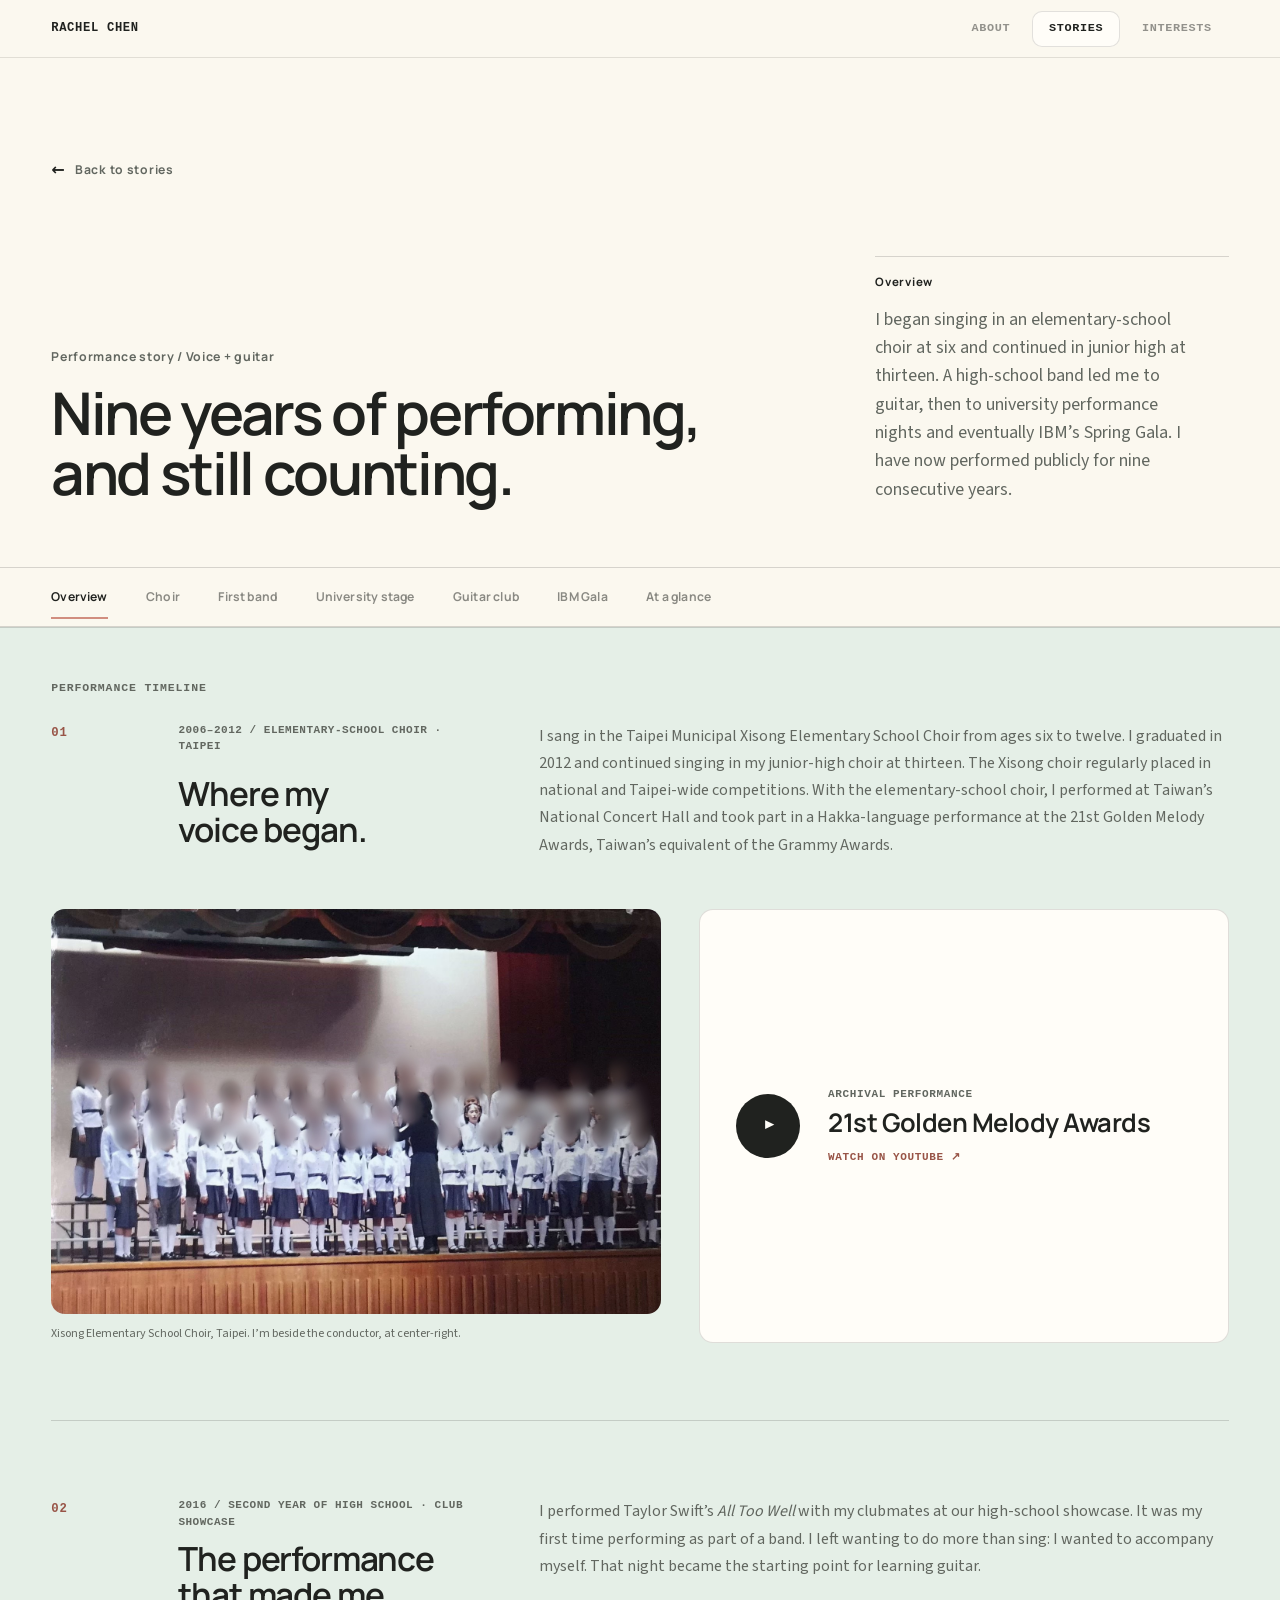
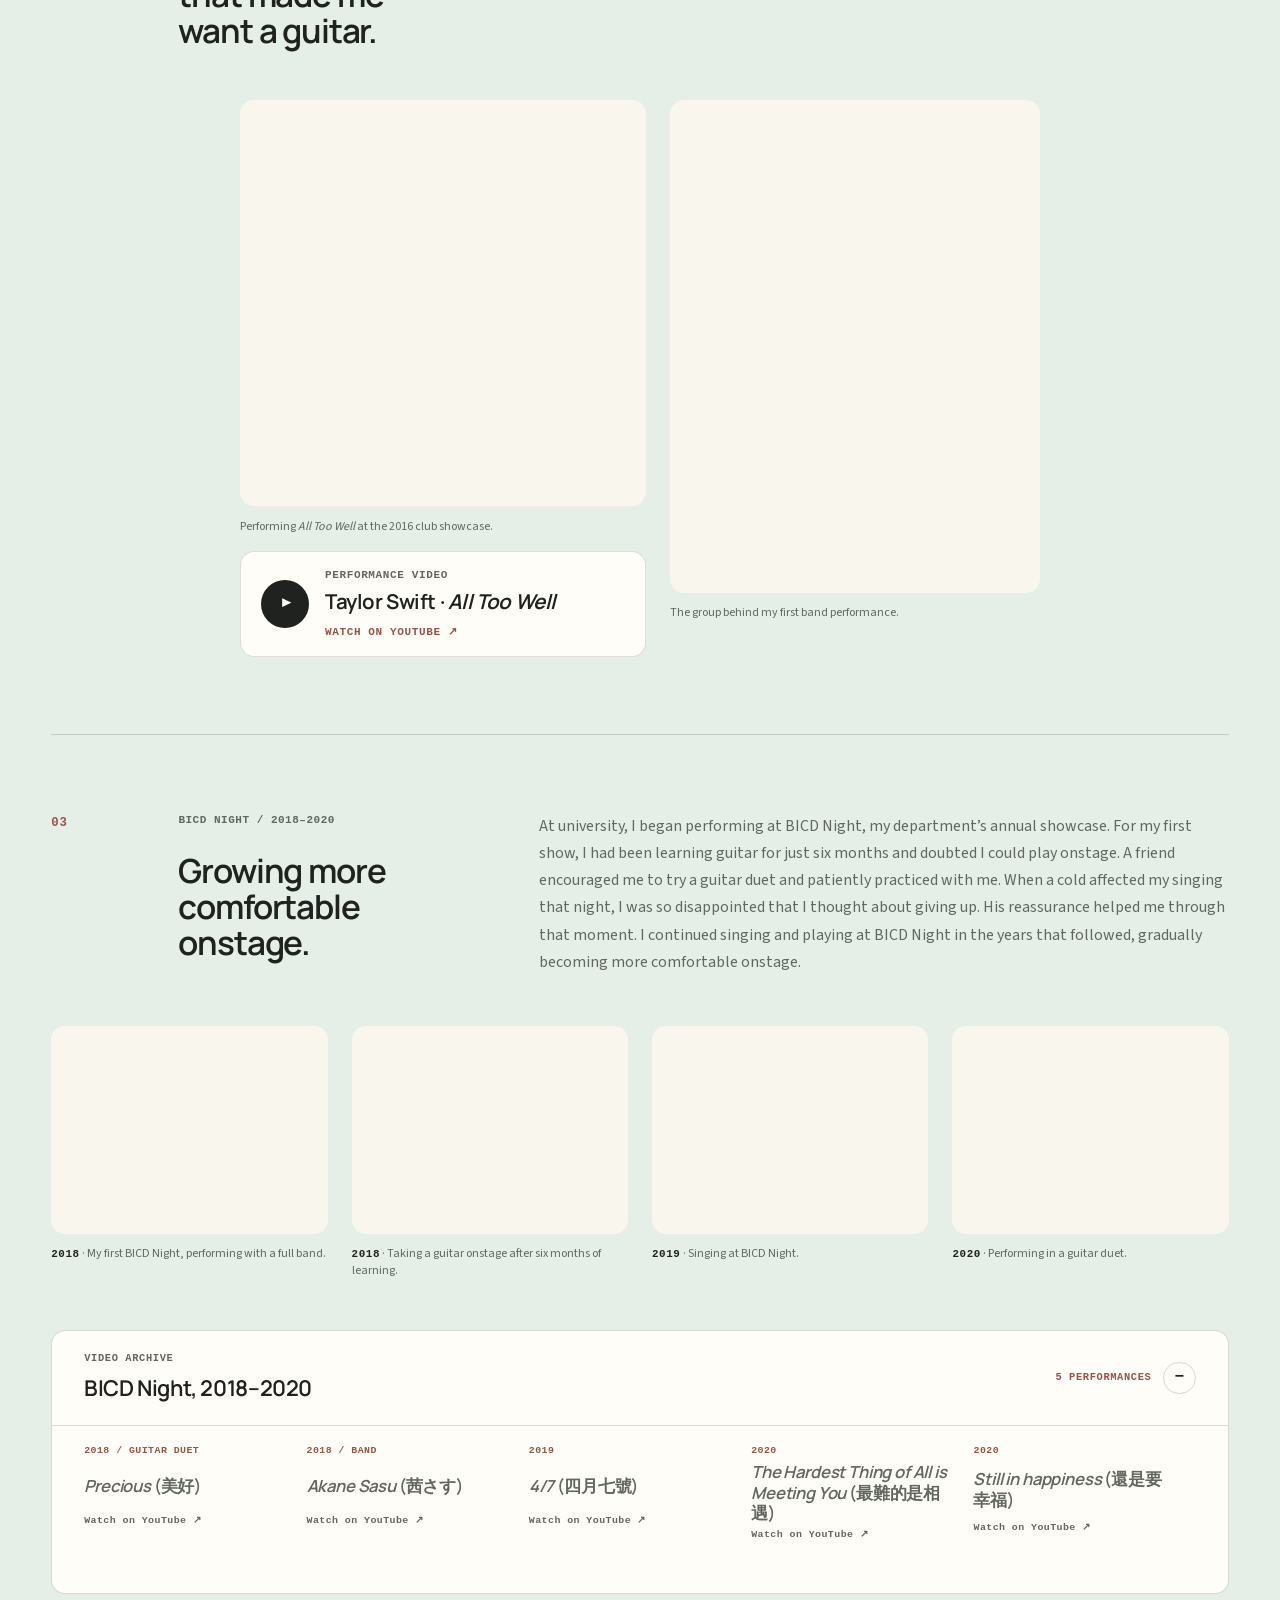
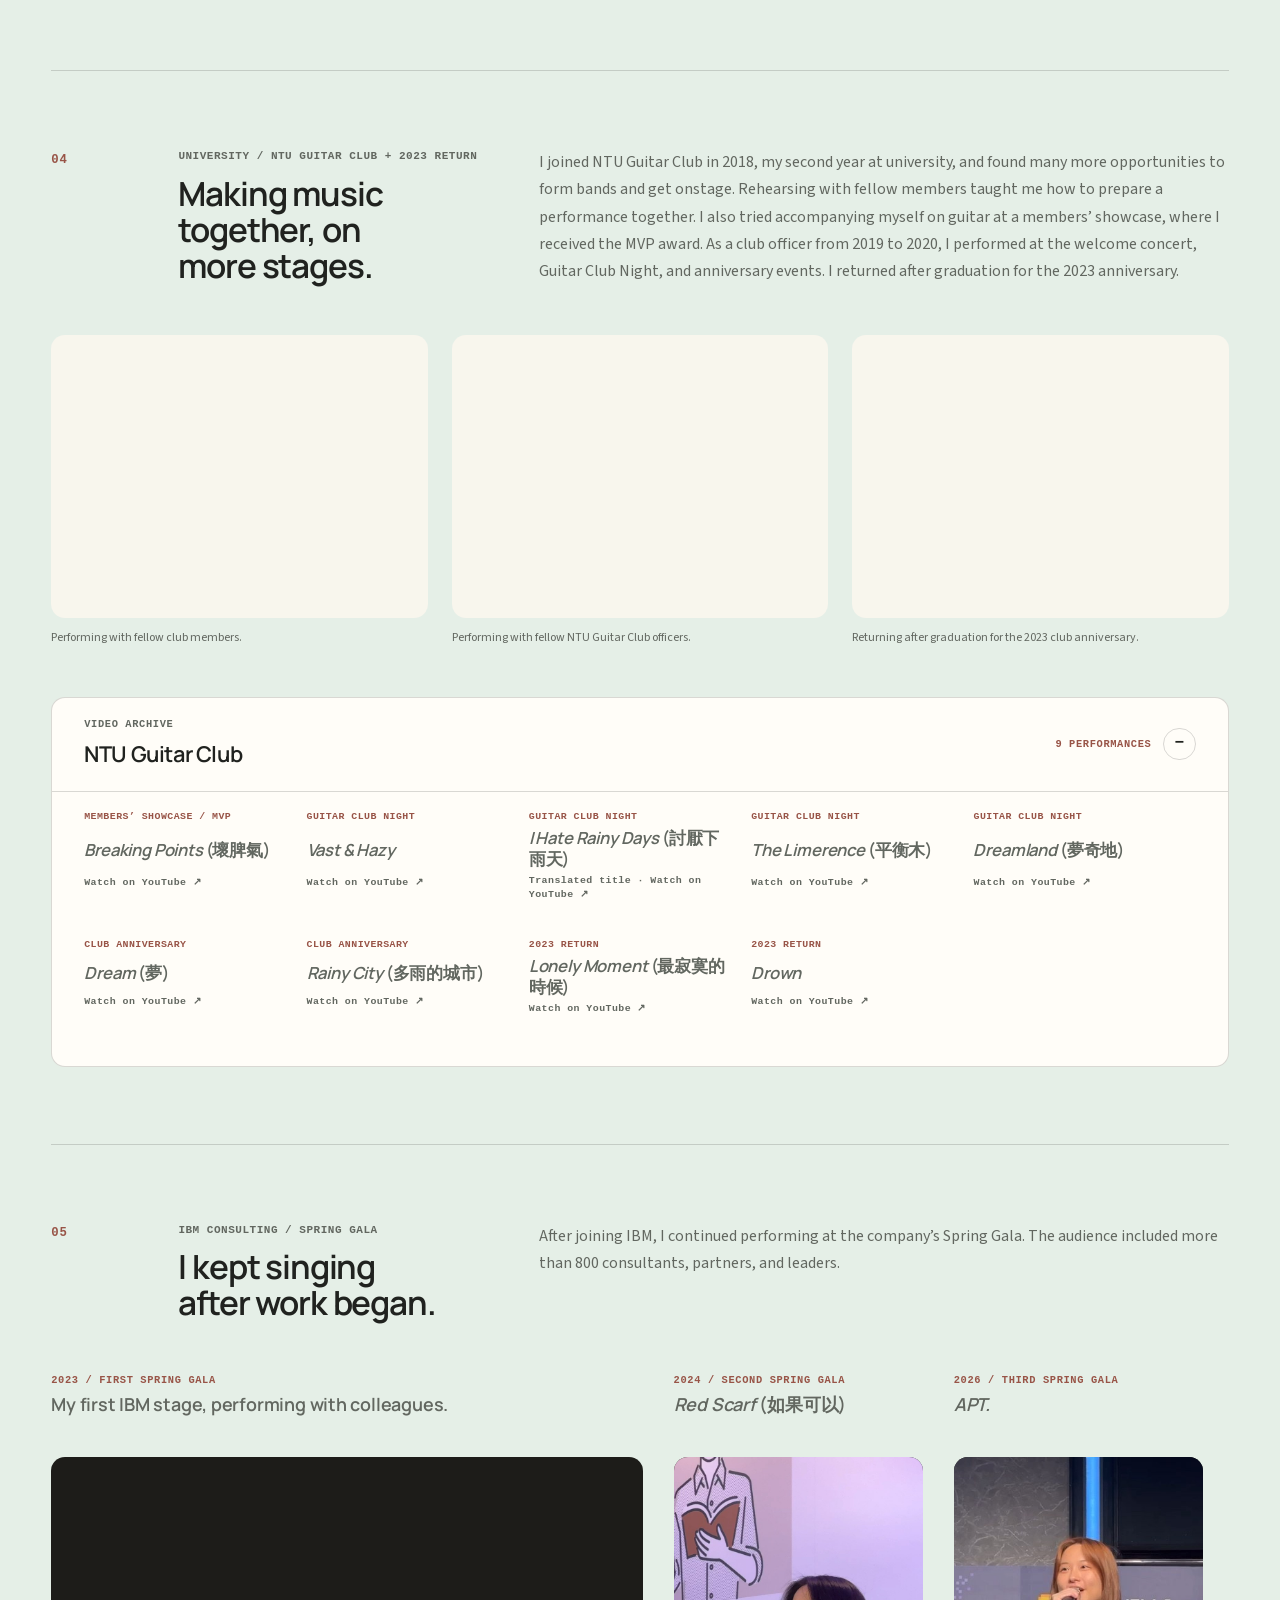
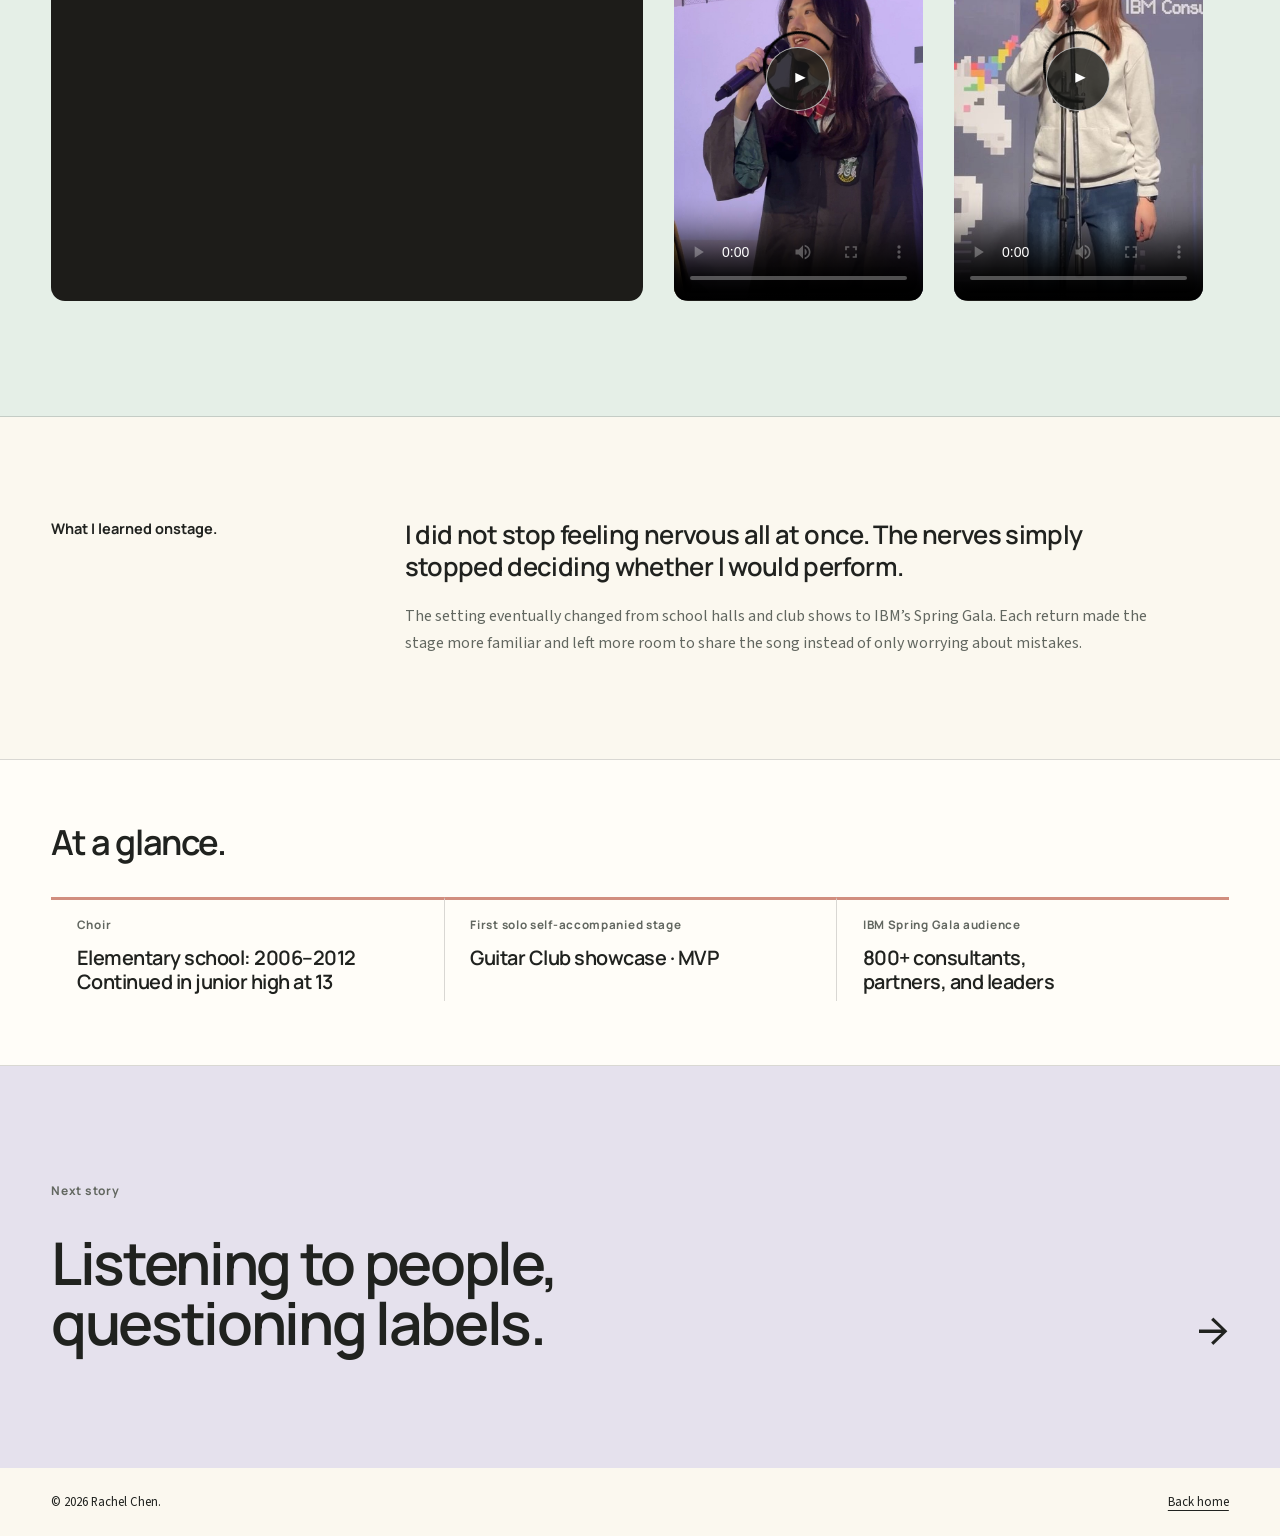
==== stories/performance-archive.html @ ffe55486 "Publish reviewed personal stories website" ====
<!doctype html>
<html lang="en">
<head>
  <meta charset="utf-8">
  <meta name="referrer" content="strict-origin-when-cross-origin">
  <meta http-equiv="Content-Security-Policy" content="default-src 'self'; script-src 'self'; style-src 'self'; img-src 'self' data:; font-src 'self'; media-src 'self'; frame-src https://www.youtube-nocookie.com; connect-src 'none'; object-src 'none'; base-uri 'none'; form-action 'none'">
  <meta name="viewport" content="width=device-width, initial-scale=1">
  <meta name="robots" content="noindex, nofollow">
  <meta name="description" content="Rachel Chen's performance archive, from childhood choir and student performances to IBM's Spring Gala.">
  <link rel="canonical" href="https://yu11123.github.io/stories/performance-archive.html">
  <title>Performance Archive | Rachel Chen</title>
  <link rel="icon" href="data:,">
  <link rel="stylesheet" href="../assets/project.css?v=release-20260906">
  <link rel="stylesheet" href="../assets/site-brand.css">
</head>
<body>
  <a class="site-skip-link" href="#main-content">Skip to content</a>
  <header class="site-header shell">
    <a class="home-mark" href="../index.html#about" aria-label="Rachel Chen, back to introduction"><span>Rachel Chen</span></a>
    <button class="menu-button" type="button" aria-expanded="false" aria-controls="site-nav">Menu</button>
    <nav class="site-nav" id="site-nav" aria-label="Primary navigation">
      <a href="../index.html#about">About</a>
      <a href="../index.html#stories" aria-current="page">Stories</a>
      <a href="../index.html#interests">Interests</a>
    </nav>
  </header>

  <main id="main-content">
    <section class="project-hero shell" aria-labelledby="project-title">
      <a class="back-link" href="../index.html#stories">Back to stories</a>
      <div class="project-heading">
        <div>
          <p class="project-meta">Performance story / Voice + guitar</p>
          <h1 class="display project-title project-title--long" id="project-title">Nine years of performing, and still counting.</h1>
        </div>
        <div class="project-overview" id="overview">
          <span class="project-overview-label">Overview</span>
          <p class="project-intro">I began singing in an elementary-school choir at six and continued in junior high at thirteen. A high-school band led me to guitar, then to university performance nights and eventually IBM’s Spring Gala. I have now performed publicly for nine consecutive years.</p>
        </div>
      </div>
    </section>

    <nav class="project-index" data-project-index aria-label="Story section navigation">
      <div class="project-index-inner shell">
        <div class="project-index-links">
          <a href="#overview" aria-current="location">Overview</a>
          <a href="#choir">Choir</a>
          <a href="#first-band">First band</a>
          <a href="#university-stage">University stage</a>
          <a href="#guitar-club">Guitar club</a>
          <a href="#ibm-gala">IBM Gala</a>
          <a href="#snapshot">At a glance</a>
        </div>
      </div>
    </nav>

    <section class="performance-archive performance-archive--direct" id="archive" aria-labelledby="archive-title">
      <div class="shell">
        <h2 class="performance-archive-kicker" id="archive-title">Performance timeline</h2>

        <!-- Review consent or anonymize identifiable classmates and children before public publication. -->
        <ol class="performance-timeline">
          <li class="performance-period" id="choir">
            <div class="performance-period-copy">
              <span class="performance-period-number" aria-hidden="true">01</span>
              <p class="performance-period-meta">2006–2012 / Elementary-school choir · Taipei</p>
              <h3>Where my voice began.</h3>
              <p>I sang in the Taipei Municipal Xisong Elementary School Choir from ages six to twelve. I graduated in 2012 and continued singing in my junior-high choir at thirteen. The Xisong choir regularly placed in national and Taipei-wide competitions. With the elementary-school choir, I performed at Taiwan’s National Concert Hall and took part in a Hakka-language performance at the 21st Golden Melody Awards, Taiwan’s equivalent of the Grammy Awards.</p>
            </div>
            <div class="performance-period-media performance-period-media--choir">
              <figure class="performance-photo performance-photo--choir">
                <img src="../assets/stories/performance/xi-song-elementary-choir.jpg?v=privacy" width="1570" height="1044" alt="The Xisong Elementary School Choir performing onstage, with Rachel Chen near the center-right beside the conductor." loading="lazy" decoding="async">
                <figcaption>Xisong Elementary School Choir, Taipei. I’m beside the conductor, at center-right.</figcaption>
              </figure>
              <a class="performance-watch-card" href="https://youtu.be/imPFEVenFNc?si=t2l9mbs_14sL8x4D" target="_blank" rel="noopener noreferrer" aria-label="Watch the Xisong Elementary School Choir at the 21st Golden Melody Awards on YouTube">
                <span class="performance-watch-icon" aria-hidden="true">▶</span>
                <span class="performance-watch-copy">
                  <span>Archival performance</span>
                  <strong>21st Golden Melody Awards</strong>
                  <small>Watch on YouTube ↗</small>
                </span>
              </a>
            </div>
          </li>

          <li class="performance-period" id="first-band">
            <div class="performance-period-copy">
              <span class="performance-period-number" aria-hidden="true">02</span>
              <p class="performance-period-meta">2016 / Second year of high school · Club showcase</p>
              <h3>The performance that made me want a guitar.</h3>
              <p>I performed Taylor Swift’s <cite>All Too Well</cite> with my clubmates at our high-school showcase. It was my first time performing as part of a band. I left wanting to do more than sing: I wanted to accompany myself. That night became the starting point for learning guitar.</p>
            </div>
            <div class="performance-period-media performance-period-media--band">
              <div class="performance-photo-pair performance-photo-pair--recording">
                <div class="performance-stage-recording">
                  <figure class="performance-photo performance-photo--stage">
                    <img src="../assets/stories/performance/high-school-all-too-well-stage.jpg" width="1280" height="1280" alt="Rachel Chen singing Taylor Swift's All Too Well at a high-school club showcase." loading="lazy" decoding="async">
                    <figcaption>Performing <cite>All Too Well</cite> at the 2016 club showcase.</figcaption>
                  </figure>
                  <a class="performance-watch-card" href="https://youtu.be/0maT9-Nmk0w?si=yjDaFs6AzegpgAcj" target="_blank" rel="noopener noreferrer" aria-label="Watch Rachel Chen perform Taylor Swift's All Too Well on YouTube">
                    <span class="performance-watch-icon" aria-hidden="true">▶</span>
                    <span class="performance-watch-copy">
                      <span>Performance video</span>
                      <strong>Taylor Swift · <cite>All Too Well</cite></strong>
                      <small>Watch on YouTube ↗</small>
                    </span>
                  </a>
                </div>
                <figure class="performance-photo performance-photo--band">
                  <img src="../assets/stories/performance/high-school-band-showcase.jpg" width="1108" height="1478" alt="Rachel Chen and her high-school bandmates seated together with a guitar before their club showcase." loading="lazy" decoding="async">
                  <figcaption>The group behind my first band performance.</figcaption>
                </figure>
              </div>
            </div>
          </li>

          <li class="performance-period" id="university-stage">
            <div class="performance-period-copy">
              <span class="performance-period-number" aria-hidden="true">03</span>
              <p class="performance-period-meta">BICD Night / 2018–2020</p>
              <h3>Growing more comfortable onstage.</h3>
              <p>At university, I began performing at BICD Night, my department’s annual showcase. For my first show, I had been learning guitar for just six months and doubted I could play onstage. A friend encouraged me to try a guitar duet and patiently practiced with me. When a cold affected my singing that night, I was so disappointed that I thought about giving up. His reassurance helped me through that moment. I continued singing and playing at BICD Night in the years that followed, gradually becoming more comfortable onstage.</p>
            </div>
            <div class="performance-period-media performance-period-media--university">
              <div class="performance-year-gallery" aria-label="Photographs from BICD Night performances from 2018 to 2020">
                <figure class="performance-photo">
                  <img src="../assets/stories/performance/sheng-chuan-night-2018-ensemble.jpg" width="1920" height="1280" alt="Rachel Chen singing with guitar, violin, and bass players on the BICD Night stage in 2018." loading="lazy" decoding="async">
                  <figcaption><strong>2018</strong> · My first BICD Night, performing with a full band.</figcaption>
                </figure>
                <figure class="performance-photo">
                  <img src="../assets/stories/performance/sheng-chuan-night-2018-guitar-duet.jpg" width="1920" height="1280" alt="Rachel Chen seated onstage and playing guitar with another guitarist at BICD Night in 2018." loading="lazy" decoding="async">
                  <figcaption><strong>2018</strong> · Taking a guitar onstage after six months of learning.</figcaption>
                </figure>
                <figure class="performance-photo">
                  <img src="../assets/stories/performance/sheng-chuan-night-2019-solo.jpg" width="2208" height="1472" alt="Rachel Chen holding a microphone beneath a spotlight during BICD Night in 2019." loading="lazy" decoding="async">
                  <figcaption><strong>2019</strong> · Singing at BICD Night.</figcaption>
                </figure>
                <figure class="performance-photo">
                  <img src="../assets/stories/performance/sheng-chuan-night-2020-guitar-duet.jpg" width="1478" height="1108" alt="Rachel Chen playing guitar in a seated duet beneath a spotlight at BICD Night in 2020." loading="lazy" decoding="async">
                  <figcaption><strong>2020</strong> · Performing in a guitar duet.</figcaption>
                </figure>
              </div>

              <details class="performance-video-archive" open>
                <summary>
                  <span><small>Video archive</small><strong>BICD Night, 2018–2020</strong></span>
                  <span class="performance-video-count">5 performances</span>
                </summary>
                <nav class="performance-video-links" aria-label="BICD Night performance videos">
                  <a href="https://youtu.be/hjmjybK_sQM?si=mhKyaXIr77tVnNS_" target="_blank" rel="noopener noreferrer"><span>2018 / Guitar duet</span><strong><cite>Precious</cite> (美好)</strong><small>Watch on YouTube ↗</small></a>
                  <a href="https://youtu.be/ve_2mAC0SDw?si=GjZfU3BU9UOAe0mK" target="_blank" rel="noopener noreferrer"><span>2018 / Band</span><strong><cite>Akane Sasu</cite> (茜さす)</strong><small>Watch on YouTube ↗</small></a>
                  <a href="https://youtu.be/Jja-tRP0ih8?si=9hsPdVxr18QaxhwA" target="_blank" rel="noopener noreferrer"><span>2019</span><strong><cite>4/7</cite> (四月七號)</strong><small>Watch on YouTube ↗</small></a>
                  <a href="https://youtu.be/5oTVC0SXsRY?si=rnffxwolNkaUL47l" target="_blank" rel="noopener noreferrer"><span>2020</span><strong><cite>The Hardest Thing of All is Meeting You</cite> (最難的是相遇)</strong><small>Watch on YouTube ↗</small></a>
                  <a href="https://youtu.be/xfJxP1Doto0?si=M5puSFwKJ2IK6BHp" target="_blank" rel="noopener noreferrer"><span>2020</span><strong><cite>Still in happiness</cite> (還是要幸福)</strong><small>Watch on YouTube ↗</small></a>
                </nav>
              </details>
            </div>
          </li>

          <li class="performance-period" id="guitar-club">
            <div class="performance-period-copy">
              <span class="performance-period-number" aria-hidden="true">04</span>
              <p class="performance-period-meta">University / NTU Guitar Club + 2023 return</p>
              <h3>Making music together, on more stages.</h3>
              <p>I joined NTU Guitar Club in 2018, my second year at university, and found many more opportunities to form bands and get onstage. Rehearsing with fellow members taught me how to prepare a performance together. I also tried accompanying myself on guitar at a members’ showcase, where I received the MVP award. As a club officer from 2019 to 2020, I performed at the welcome concert, Guitar Club Night, and anniversary events. I returned after graduation for the 2023 anniversary.</p>
            </div>
            <div class="performance-period-media performance-period-media--guitar-club">
              <div class="performance-club-gallery" aria-label="Photographs from NTU Guitar Club performances">
                <figure class="performance-photo performance-photo--club-lead">
                  <img src="../assets/stories/performance/guitar-club-backstage-performance.jpg" width="2000" height="1333" alt="Rachel Chen singing with fellow NTU Guitar Club members at Backstage Café." loading="lazy" decoding="async">
                  <figcaption>Performing with fellow club members.</figcaption>
                </figure>
                <figure class="performance-photo">
                  <img src="../assets/stories/performance/guitar-club-group-performance.jpg" width="2000" height="1499" alt="Rachel Chen singing with fellow NTU Guitar Club officers." loading="lazy" decoding="async">
                  <figcaption>Performing with fellow NTU Guitar Club officers.</figcaption>
                </figure>
                <figure class="performance-photo performance-photo--club-return">
                  <img src="../assets/stories/performance/guitar-club-anniversary-2023.jpg" width="2000" height="1125" alt="Rachel Chen returning after graduation to sing at an NTU Guitar Club anniversary performance in 2023." loading="lazy" decoding="async">
                  <figcaption>Returning after graduation for the 2023 club anniversary.</figcaption>
                </figure>
              </div>

              <details class="performance-video-archive" open>
                <summary>
                  <span><small>Video archive</small><strong>NTU Guitar Club</strong></span>
                  <span class="performance-video-count">9 performances</span>
                </summary>
                <nav class="performance-video-links" aria-label="NTU Guitar Club performance videos">
                  <a href="https://youtu.be/H30JtTn2pIQ?si=3kj3ThDKLygwKJLi" target="_blank" rel="noopener noreferrer"><span>Members’ showcase / MVP</span><strong><cite>Breaking Points</cite> (壞脾氣)</strong><small>Watch on YouTube ↗</small></a>
                  <a href="https://youtu.be/-d3rSrj2UqY?si=U4wIO8CV_yj9Q7x3" target="_blank" rel="noopener noreferrer"><span>Guitar Club Night</span><strong><cite>Vast &amp; Hazy</cite></strong><small>Watch on YouTube ↗</small></a>
                  <a href="https://youtu.be/ADjM5F_bs-0?si=lPy7EmrxwXW76TET" target="_blank" rel="noopener noreferrer"><span>Guitar Club Night</span><strong><cite>I Hate Rainy Days</cite> (討厭下雨天)</strong><small>Translated title · Watch on YouTube ↗</small></a>
                  <a href="https://youtu.be/SKQem2K5F6E?si=AJL96hiBLuL6O5Ps" target="_blank" rel="noopener noreferrer"><span>Guitar Club Night</span><strong><cite>The Limerence</cite> (平衡木)</strong><small>Watch on YouTube ↗</small></a>
                  <a href="https://youtu.be/SXFXAKTDHnQ?si=eAMRBJx23GZoaAD6" target="_blank" rel="noopener noreferrer"><span>Guitar Club Night</span><strong><cite>Dreamland</cite> (夢奇地)</strong><small>Watch on YouTube ↗</small></a>
                  <a href="https://youtu.be/NyNJHBaZ0Uc?si=CigngJ7dfEWwPuml" target="_blank" rel="noopener noreferrer"><span>Club anniversary</span><strong><cite>Dream</cite> (夢)</strong><small>Watch on YouTube ↗</small></a>
                  <a href="https://youtu.be/3tWhoqRkKTE?si=_YqZye3J-wBF5Q83" target="_blank" rel="noopener noreferrer"><span>Club anniversary</span><strong><cite>Rainy City</cite> (多雨的城市)</strong><small>Watch on YouTube ↗</small></a>
                  <a href="https://youtu.be/WiDA6qlQcXg?si=375seCQExSs0JMuQ" target="_blank" rel="noopener noreferrer"><span>2023 return</span><strong><cite>Lonely Moment</cite> (最寂寞的時候)</strong><small>Watch on YouTube ↗</small></a>
                  <a href="https://youtu.be/J0HTQ99e51g?si=FQO8lMH6GYdrOA5L" target="_blank" rel="noopener noreferrer"><span>2023 return</span><strong><cite>Drown</cite></strong><small>Watch on YouTube ↗</small></a>
                </nav>
              </details>
            </div>
          </li>

          <li class="performance-period" id="ibm-gala">
            <div class="performance-period-copy">
              <span class="performance-period-number" aria-hidden="true">05</span>
              <p class="performance-period-meta">IBM Consulting / Spring Gala</p>
              <h3>I kept singing after work began.</h3>
              <p>After joining IBM, I continued performing at the company’s Spring Gala. The audience included more than 800 consultants, partners, and leaders.</p>
            </div>
            <div class="performance-period-media performance-period-media--corporate">
              <div class="performance-corporate-video-grid" aria-label="IBM Spring Gala performances from 2023, 2024, and 2026">
                <figure class="performance-corporate-video performance-corporate-video--photo">
                  <div class="performance-corporate-media">
                    <img src="../assets/stories/performance/ibm-spring-gala-stage.jpg" width="1800" height="1349" alt="Rachel Chen playing guitar with colleagues onstage at the IBM Consulting Spring Gala in 2023." loading="lazy" decoding="async">
                  </div>
                  <figcaption>
                    <span>2023 / First Spring Gala</span>
                    <strong>My first IBM stage, performing with colleagues.</strong>
                  </figcaption>
                </figure>
                <figure class="performance-corporate-video">
                  <div class="performance-corporate-media" data-inline-video>
                    <video controls playsinline preload="metadata" width="720" height="1280" poster="../assets/stories/performance/ibm-spring-gala-01-poster.jpg" aria-label="Watch Rachel Chen perform Red Scarf at IBM's 2024 Spring Gala">
                      <source src="../assets/stories/performance/ibm-spring-gala-01.mp4" type="video/mp4">
                      Your browser does not support embedded video.
                    </video>
                    <button class="performance-inline-play" type="button" aria-label="Play Red Scarf — IBM Spring Gala 2024" hidden><span aria-hidden="true">▶</span></button>
                  </div>
                  <p class="performance-video-error" role="status" hidden></p>
                  <figcaption>
                    <span>2024 / Second Spring Gala</span>
                    <strong><cite>Red Scarf</cite> (如果可以)</strong>
                  </figcaption>
                </figure>
                <figure class="performance-corporate-video">
                  <div class="performance-corporate-media" data-inline-video>
                    <video controls playsinline preload="metadata" width="404" height="720" poster="../assets/stories/performance/ibm-spring-gala-02-poster.jpg" aria-label="Watch Rachel Chen perform APT. at IBM's 2026 Spring Gala">
                      <source src="../assets/stories/performance/ibm-spring-gala-02.mp4" type="video/mp4">
                      Your browser does not support embedded video.
                    </video>
                    <button class="performance-inline-play" type="button" aria-label="Play APT. — IBM Spring Gala 2026" hidden><span aria-hidden="true">▶</span></button>
                  </div>
                  <p class="performance-video-error" role="status" hidden></p>
                  <figcaption>
                    <span>2026 / Third Spring Gala</span>
                    <strong><cite>APT.</cite></strong>
                  </figcaption>
                </figure>
              </div>
            </div>
          </li>
        </ol>
      </div>
    </section>

    <section class="project-reflection shell" id="continuity" aria-labelledby="continuity-title">
      <h2 id="continuity-title">What I learned onstage.</h2>
      <div class="project-reflection-copy">
        <p>I did not stop feeling nervous all at once. The nerves simply stopped deciding whether I would perform.</p>
        <p>The setting eventually changed from school halls and club shows to IBM’s Spring Gala. Each return made the stage more familiar and left more room to share the song instead of only worrying about mistakes.</p>
      </div>
    </section>

    <section class="project-impact" id="snapshot" aria-labelledby="project-snapshot">
      <div class="shell">
        <h2 class="display impact-heading" id="project-snapshot">At a glance.</h2>
        <dl class="project-facts">
          <div><dt>Choir</dt><dd>Elementary school: 2006–2012<br>Continued in junior high at 13</dd></div>
          <div><dt>First solo self-accompanied stage</dt><dd>Guitar Club showcase · MVP</dd></div>
          <div><dt>IBM Spring Gala audience</dt><dd>800+ consultants, partners, and leaders</dd></div>
        </dl>
      </div>
    </section>

    <section class="next-project">
      <a class="shell" href="urban-poverty-animation.html" aria-label="Next story: Listening to people, questioning labels">
        <span class="next-label">Next story</span>
        <span class="display next-title">Listening to people, questioning labels.</span>
        <span class="next-arrow" aria-hidden="true">→</span>
      </a>
    </section>
  </main>

  <footer class="footer shell">
    <p>© 2026 Rachel Chen.</p>
    <a href="../index.html#about">Back home</a>
  </footer>
  <script src="../assets/project.js?v=release-20260906"></script>
</body>
</html>
---- assets/project.css ----
:root {
  color-scheme: light;
  --color-page: oklch(0.979 0.0123 91.52);
  --color-paper: oklch(0.9942 0.0069 88.64);
  --color-soft: oklch(0.9424 0.015 151.76);
  --color-lilac: oklch(0.9164 0.0167 301.2);
  --color-text: #20221f;
  --color-muted: #626760;
  --color-accent: #d18e7f;
  --color-accent-text: #985447;
  --color-border: rgb(32 34 31 / .17);
  --header-height: 58px;
  --index-height: 58px;
  --page-gutter: clamp(1.25rem, 4vw, 4.5rem);
  --radius-media: 14px;
  --radius-panel: 14px;
  --font-display: ui-rounded, "SF Pro Rounded", system-ui, -apple-system, BlinkMacSystemFont, "Segoe UI", sans-serif;
  --font-body: system-ui, -apple-system, BlinkMacSystemFont, "Segoe UI", sans-serif;
  --font-meta: ui-monospace, "SFMono-Regular", "SF Mono", Menlo, Consolas, monospace;
  --ease-out: cubic-bezier(.2, 0, 0, 1);
}

* { box-sizing: border-box; }
html {
  overflow-x: clip;
  scroll-behavior: smooth;
  scroll-padding-top: calc(var(--header-height) + 1rem);
}
body {
  margin: 0;
  overflow-x: clip;
  background: var(--color-page);
  color: var(--color-text);
  font-family: var(--font-body);
  font-size: 17px;
  line-height: 1.62;
  text-rendering: optimizeLegibility;
}
body.menu-open { overflow: hidden; }
img { display: block; width: 100%; }
figure { margin: 0; }
a, button { color: inherit; }
button { font: inherit; }
a:focus-visible,
button:focus-visible {
  border-radius: 3px;
  outline: 2px solid var(--color-text);
  outline-offset: 4px;
}
.shell {
  width: min(100%, 1440px);
  margin-inline: auto;
  padding-inline: var(--page-gutter);
}
.display {
  margin: 0;
  font-family: var(--font-display);
  font-weight: 620;
  letter-spacing: -.04em;
  line-height: 1.02;
  text-wrap: balance;
}

.site-header {
  position: fixed;
  z-index: 10;
  inset: 0 0 auto;
  display: flex;
  min-height: var(--header-height);
  align-items: center;
  justify-content: space-between;
  border-bottom: 1px solid color-mix(in srgb, var(--color-text) 12%, transparent);
  background: color-mix(in srgb, var(--color-page) 96%, transparent);
  backdrop-filter: blur(18px);
  -webkit-backdrop-filter: blur(18px);
}
.site-nav {
  display: flex;
  align-self: stretch;
  align-items: center;
  gap: .3rem;
}
.site-nav a {
  position: relative;
  display: grid;
  min-height: 36px;
  place-items: center;
  padding: .42rem clamp(.68rem, 1.25vw, 1rem);
  border: 1px solid transparent;
  border-radius: 10px;
  color: color-mix(in srgb, var(--color-text) 48%, transparent);
  font-family: var(--font-meta);
  font-size: .74rem;
  font-weight: 650;
  letter-spacing: .055em;
  text-decoration: none;
  text-transform: uppercase;
  transition: color 180ms var(--ease-out), background-color 180ms var(--ease-out), border-color 180ms var(--ease-out), transform 180ms var(--ease-out);
}
.site-nav a:hover,
.site-nav a[aria-current="page"] {
  border-color: color-mix(in srgb, var(--color-text) 13%, transparent);
  background: var(--color-paper);
  color: var(--color-text);
}
.site-nav a:hover { transform: translateY(-1px); }
.menu-button { display: none; }

.project-hero {
  padding-top: calc(var(--header-height) + clamp(3.5rem, 7vw, 7rem));
  padding-bottom: clamp(2.75rem, 5vw, 4.75rem);
}
.back-link {
  display: inline-flex;
  min-height: 44px;
  align-items: center;
  gap: .6rem;
  color: var(--color-muted);
  font-family: var(--font-display);
  font-size: .76rem;
  font-weight: 700;
  letter-spacing: .06em;
  text-decoration: none;
}
.back-link::before {
  content: "←";
  color: var(--color-text);
  font-size: 1rem;
  transition: transform 180ms var(--ease-out);
}
.back-link:hover::before { transform: translateX(-4px); }
.project-heading {
  display: grid;
  grid-template-columns: minmax(0, 1.35fr) minmax(280px, .65fr);
  gap: clamp(2rem, 7vw, 7.5rem);
  align-items: end;
  margin-top: clamp(2.25rem, 5vw, 4.75rem);
}
.project-meta {
  margin: 0 0 1rem;
  color: var(--color-muted);
  font-family: var(--font-display);
  font-size: .77rem;
  font-weight: 700;
  letter-spacing: .055em;
}
.project-title {
  max-width: 15ch;
  font-size: clamp(3.15rem, 6.1vw, 6.35rem);
}
.project-title--long {
  max-width: 20ch;
  font-size: clamp(3rem, 4.6vw, 5rem);
}
.project-overview {
  padding-top: 1rem;
  border-top: 1px solid var(--color-border);
}
.project-overview-label {
  display: block;
  margin-bottom: .85rem;
  color: var(--color-text);
  font-family: var(--font-display);
  font-size: .72rem;
  font-weight: 720;
  letter-spacing: .065em;
}
.project-intro {
  max-width: 36ch;
  margin: 0;
  color: var(--color-muted);
  font-size: clamp(1.05rem, 1.4vw, 1.24rem);
  line-height: 1.58;
  text-wrap: pretty;
}

.project-index {
  position: sticky;
  z-index: 8;
  top: var(--header-height);
  min-height: var(--index-height);
  border-block: 1px solid var(--color-border);
  background: color-mix(in srgb, var(--color-page) 96%, transparent);
  backdrop-filter: blur(16px);
  -webkit-backdrop-filter: blur(16px);
}
.project-index-inner {
  position: relative;
  display: flex;
  min-height: var(--index-height);
  align-items: center;
}
.project-index-links {
  display: flex;
  min-width: 0;
  flex: 1;
  align-items: center;
  gap: clamp(1.25rem, 3vw, 3rem);
  overflow-x: auto;
  overscroll-behavior-inline: contain;
  scrollbar-width: none;
}
.project-index-links::-webkit-scrollbar { display: none; }
.project-index a {
  position: relative;
  display: inline-flex;
  flex: 0 0 auto;
  min-height: 44px;
  align-items: center;
  color: color-mix(in srgb, var(--color-text) 52%, transparent);
  font-family: var(--font-display);
  font-size: .76rem;
  font-weight: 680;
  letter-spacing: .015em;
  text-decoration: none;
  white-space: nowrap;
  transition: color 180ms var(--ease-out);
}
.project-index a::after {
  content: "";
  position: absolute;
  inset: auto 0 0;
  height: 2px;
  background: var(--color-accent);
  transform: scaleX(0);
  transform-origin: left;
  transition: transform 180ms var(--ease-out);
}
.project-index a:hover,
.project-index a[aria-current="location"] { color: var(--color-text); }
.project-index a:hover::after,
.project-index a[aria-current="location"]::after { transform: scaleX(1); }

.project-index::before,
.project-index::after {
  position: absolute;
  z-index: 2;
  top: 1px;
  bottom: 1px;
  width: 2.75rem;
  opacity: 0;
  pointer-events: none;
  transition: opacity 160ms var(--ease-out);
  content: "";
}
.project-index::before {
  left: 0;
  background: linear-gradient(90deg, var(--color-page), transparent);
}
.project-index::after {
  right: 0;
  background: linear-gradient(270deg, var(--color-page), transparent);
}
.project-index.has-more-left::before,
.project-index.has-more-right::after { opacity: 1; }

#overview,
.project-content,
#research,
#animation,
#reflection,
#choir,
#first-band,
#university-stage,
#guitar-club,
#ibm-gala,
#continuity,
.story-block,
.project-impact {
  scroll-margin-top: calc(var(--header-height) + var(--index-height) + 1rem);
}

.project-image {
  overflow: hidden;
  aspect-ratio: 16 / 9;
  border-radius: var(--radius-media);
  background: var(--color-soft);
}
.project-image img {
  height: 100%;
  object-fit: cover;
  filter: saturate(.9) contrast(.97);
}
.project-image--volunteer img {
  object-position: 50% 50%;
  filter: saturate(.94) contrast(.98);
}
.project-image--performance img {
  object-position: 43% 48%;
  filter: saturate(.96) contrast(.99);
}
.project-image-note {
  width: min(100%, 1440px);
  margin: .75rem auto 0;
  padding-inline: var(--page-gutter);
  color: var(--color-muted);
  font-size: .76rem;
  line-height: 1.5;
}

.project-content {
  padding-block: clamp(4.5rem, 9vw, 9rem);
}
.project-story {
  width: min(100%, 1120px);
  margin-inline: auto;
}
.story-block {
  display: grid;
  grid-template-columns: minmax(140px, .32fr) minmax(0, 1fr);
  gap: clamp(2rem, 7vw, 7rem);
  padding-block: clamp(2rem, 4vw, 3.5rem);
  border-top: 1px solid var(--color-border);
}
.story-block:first-child {
  display: block;
  margin-bottom: clamp(2rem, 5vw, 5rem);
  padding: clamp(2rem, 5vw, 5rem);
  border: 0;
  border-radius: var(--radius-panel);
  background: var(--color-soft);
}
.story-block h2 {
  margin: 0;
  font-family: var(--font-display);
  font-size: .91rem;
  font-weight: 720;
  line-height: 1.3;
  letter-spacing: .015em;
}
.story-block p {
  max-width: 58ch;
  margin: 0;
  font-size: clamp(1.08rem, 1.45vw, 1.24rem);
  line-height: 1.64;
  text-wrap: pretty;
}
.story-block:first-child h2 {
  margin-bottom: clamp(2rem, 5vw, 4.5rem);
  color: var(--color-muted);
}
.story-block:first-child p {
  max-width: 29ch;
  font-family: var(--font-display);
  font-size: clamp(1.85rem, 3.7vw, 3.8rem);
  font-weight: 580;
  letter-spacing: -.035em;
  line-height: 1.12;
}

/* Keep this story's opening compact without changing the other story pages. */
.urban-poverty-page .project-image--volunteer {
  width: min(calc(100% - var(--page-gutter) * 2), 52rem);
  padding: 0;
  aspect-ratio: auto;
  background: transparent;
}
.urban-poverty-page .project-image--volunteer img {
  height: auto;
  border-radius: var(--radius-media);
}
.urban-poverty-page #field {
  padding-top: clamp(2rem, 4vw, 3.5rem);
}
.urban-poverty-page #field .story-block {
  margin-bottom: 2rem;
  padding: 0;
  border: 0;
  border-radius: 0;
  background: transparent;
}
.urban-poverty-page #field .story-block h2 {
  margin-bottom: .65rem;
  color: var(--color-text);
  font-size: clamp(1.3rem, 2vw, 1.65rem);
  font-weight: 650;
  letter-spacing: -.02em;
}
.urban-poverty-page #field .story-block p {
  max-width: 74ch;
  font-family: var(--font-body);
  font-size: clamp(1.03rem, 1.3vw, 1.18rem);
  font-weight: 400;
  letter-spacing: normal;
  line-height: 1.65;
}
.urban-poverty-page .project-research-copy p {
  max-width: none;
}

.project-origin {
  display: grid;
  grid-template-columns: minmax(260px, .72fr) minmax(0, 1.28fr);
  gap: clamp(2rem, 6vw, 6rem);
  width: min(100%, 1120px);
  margin: 0 auto clamp(4rem, 8vw, 7rem);
  align-items: start;
}
.project-origin-image img {
  display: block;
  width: 100%;
  height: auto;
  border-radius: var(--radius-media);
  background: var(--color-soft);
}
.project-origin-image figcaption,
.project-research-pages figcaption {
  margin-top: .7rem;
  color: var(--color-muted);
  font-size: .75rem;
  line-height: 1.45;
}
.project-origin-copy {
  padding-top: 1.25rem;
  border-top: 1px solid var(--color-border);
}
.project-origin-copy p {
  max-width: none;
  margin: 0;
  font-size: clamp(1.03rem, 1.3vw, 1.18rem);
  line-height: 1.7;
}
.project-origin-copy p + p { margin-top: 1.15rem; }
.project-field-heading {
  width: min(100%, 1220px);
  margin: 0 auto;
  padding-top: clamp(2rem, 4vw, 3.25rem);
  border-top: 1px solid var(--color-border);
}
.project-field-heading h3 {
  margin: 0;
  font-family: var(--font-display);
  font-size: clamp(1.6rem, 2.8vw, 2.6rem);
  line-height: 1.08;
  letter-spacing: -.025em;
}
.project-field-heading p {
  max-width: 48ch;
  margin: 0;
  color: var(--color-muted);
  font-size: clamp(1rem, 1.25vw, 1.14rem);
  line-height: 1.65;
}
.project-activity-intro {
  width: min(100%, 760px);
  margin: clamp(2rem, 4vw, 3.5rem) auto clamp(4.5rem, 9vw, 8rem);
}
.project-activity-intro img {
  display: block;
  width: 100%;
  height: auto;
  border-radius: var(--radius-media);
  background: var(--color-soft);
}
.project-activity-intro figcaption,
.volunteer-chapter-media figcaption {
  margin-top: .7rem;
  color: var(--color-muted);
  font-size: .75rem;
  line-height: 1.45;
}
.volunteer-chapter {
  display: grid;
  grid-template-columns: minmax(260px, .78fr) minmax(0, 1.22fr);
  gap: clamp(2rem, 6vw, 6rem);
  width: min(100%, 1220px);
  margin: 0 auto;
  padding-block: clamp(3.5rem, 7vw, 6rem);
  border-top: 1px solid var(--color-border);
  align-items: start;
}
.volunteer-chapter-kicker {
  margin: 0 0 1rem;
  color: var(--color-accent-text);
  font-family: var(--font-display);
  font-size: .72rem;
  font-weight: 750;
  letter-spacing: .06em;
  text-transform: uppercase;
}
.volunteer-chapter-copy h4 {
  max-width: 13ch;
  margin: 0 0 1.5rem;
  font-family: var(--font-display);
  font-size: clamp(1.85rem, 3.2vw, 3.35rem);
  line-height: 1.04;
  letter-spacing: -.03em;
}
.volunteer-chapter-copy > p:not(.volunteer-chapter-kicker),
.volunteer-chapter-reflection > p {
  max-width: 48ch;
  margin: 0;
  color: var(--color-muted);
  font-size: clamp(1rem, 1.2vw, 1.12rem);
  line-height: 1.68;
}
.volunteer-chapter-copy > p + p,
.volunteer-chapter-reflection > p + p { margin-top: 1.1rem; }
.volunteer-chapter-media {
  display: grid;
  grid-template-columns: repeat(2, minmax(0, 1fr));
  gap: clamp(.8rem, 1.6vw, 1.25rem);
}
.volunteer-chapter-media--three {
  grid-template-columns: repeat(3, minmax(0, 1fr));
}
.volunteer-chapter--gallery {
  grid-template-columns: minmax(0, 1fr);
  gap: 2rem;
  scroll-margin-top: calc(var(--header-height) + var(--index-height) + 1rem);
}
.volunteer-chapter--gallery .volunteer-chapter-copy {
  display: grid;
  grid-template-columns: minmax(260px, .78fr) minmax(0, 1.22fr);
  gap: clamp(2rem, 6vw, 6rem);
}
.volunteer-chapter--gallery .volunteer-chapter-reflection > p {
  max-width: none;
}
.volunteer-chapter--gallery .volunteer-chapter-media {
  width: min(100%, 62rem);
  margin-inline: auto;
}
.project-field-heading + .volunteer-chapter {
  padding-top: 2rem;
  border-top: 0;
}
.volunteer-chapter-media img {
  display: block;
  width: 100%;
  height: auto;
  aspect-ratio: 3 / 4;
  object-fit: cover;
  border-radius: var(--radius-media);
  background: var(--color-soft);
}

.project-photo-grid {
  display: grid;
  grid-template-columns: repeat(12, minmax(0, 1fr));
  gap: clamp(1rem, 2vw, 1.6rem);
  width: min(100%, 1220px);
  margin: clamp(2.75rem, 6vw, 6rem) auto 0;
}
.project-photo {
  min-width: 0;
}
.project-photo img {
  height: 100%;
  object-fit: cover;
  border-radius: var(--radius-media);
  background: var(--color-soft);
  filter: saturate(.93) contrast(.98);
}
.project-photo figcaption {
  margin-top: .7rem;
  color: var(--color-muted);
  font-size: .75rem;
  line-height: 1.45;
}
.project-photo--primary {
  grid-column: 1 / span 6;
  grid-row: 1 / span 2;
}
.project-photo--primary img { aspect-ratio: 3 / 4; }
.project-photo--period {
  grid-column: 7 / -1;
}
.project-photo--period img {
  aspect-ratio: 4 / 3;
  object-position: 50% 31%;
}
.project-photo--walking {
  grid-column: 7 / span 3;
}
.project-photo--material {
  grid-column: 10 / -1;
}
.project-photo--walking img,
.project-photo--material img { aspect-ratio: 4 / 3; }
.project-photo--walking img { object-position: 50% 67%; }

.project-research {
  padding-block: clamp(4.5rem, 9vw, 8.5rem);
  border-block: 1px solid var(--color-border);
  background: var(--color-soft);
  scroll-margin-top: calc(var(--header-height) + var(--index-height) + 1rem);
}
.project-research-intro {
  display: grid;
  grid-template-columns: minmax(260px, .8fr) minmax(0, 1.2fr);
  gap: clamp(2rem, 7vw, 7rem);
  align-items: start;
}
.project-research-kicker {
  margin: 0 0 1.2rem;
  color: var(--color-accent-text);
  font-family: var(--font-display);
  font-size: .75rem;
  font-weight: 750;
  letter-spacing: .06em;
  text-transform: uppercase;
}
.project-research-intro h2 {
  max-width: 13ch;
  margin: 0;
  font-size: clamp(2.2rem, 4.2vw, 4.25rem);
  line-height: 1.03;
}
.project-research-copy {
  padding-top: 1.25rem;
  border-top: 1px solid var(--color-border);
}
.project-research-copy p {
  max-width: 58ch;
  margin: 0;
  font-size: clamp(1.02rem, 1.3vw, 1.16rem);
  line-height: 1.68;
}
.project-research-copy p + p { margin-top: 1.15rem; }
.project-research-takeaway {
  padding-left: 1.25rem;
  border-left: 3px solid var(--color-accent-text);
  color: var(--color-text) !important;
  font-family: var(--font-display);
  font-size: clamp(1.25rem, 2vw, 1.75rem) !important;
  font-weight: 650;
  line-height: 1.35 !important;
}
.project-research-example {
  width: min(100%, 42rem);
  margin: clamp(1.5rem, 3vw, 2.5rem) auto 0;
}
.project-research-example img {
  display: block;
  width: 100%;
  height: auto;
  border: 1px solid var(--color-border);
  border-radius: var(--radius-media);
  background: var(--color-page);
}
.project-research-example figcaption {
  max-width: none;
  margin-top: .7rem;
  color: var(--color-muted);
  font-size: .75rem;
  line-height: 1.45;
}
.project-research-pages {
  margin-top: clamp(3rem, 6vw, 5.5rem);
}
.project-research-pages figure {
  width: min(100%, 520px);
  margin-left: auto;
}
.project-research-pages img {
  aspect-ratio: 2178 / 1414;
  object-fit: cover;
  border: 1px solid var(--color-border);
  border-radius: var(--radius-media);
  background: var(--color-page);
}

.project-film {
  padding-block: clamp(4rem, 8vw, 7.5rem);
  border-block: 1px solid var(--color-border);
  background: var(--color-lilac);
  scroll-margin-top: calc(var(--header-height) + var(--index-height) + 1rem);
}
.project-film-body {
  display: grid;
  grid-template-columns: minmax(320px, .86fr) minmax(0, 1.14fr);
  gap: clamp(2.5rem, 5vw, 5rem);
  align-items: start;
  margin-top: clamp(2.25rem, 4vw, 3.75rem);
}
.project-film-inner > h2 {
  max-width: 12ch;
  font-size: clamp(2.4rem, 4.6vw, 4.9rem);
}
.project-film-copy p {
  max-width: none;
  margin: 1.5rem 0 0;
  color: var(--color-muted);
  font-size: clamp(1rem, 1.3vw, 1.17rem);
  line-height: 1.62;
}
.project-org {
  margin-top: 0;
  padding-top: 1.1rem;
  border-top: 1px solid color-mix(in srgb, var(--color-text) 18%, transparent);
}
.project-film-copy .project-org-label,
.project-film-copy .project-film-role-label {
  margin: 0;
  color: var(--color-text);
  font-family: var(--font-display);
  font-size: .72rem;
  font-weight: 760;
  letter-spacing: .08em;
  line-height: 1.3;
  text-transform: uppercase;
}
.project-film-copy .project-org p:not(.project-org-label),
.project-film-copy .project-film-role > p:last-child {
  margin-top: .65rem;
}
.project-org-link {
  display: inline-flex;
  margin-top: .85rem;
  color: var(--color-text);
  font-family: var(--font-display);
  font-size: .78rem;
  font-weight: 720;
  text-decoration-thickness: 1px;
  text-underline-offset: .3rem;
}
.project-film-role { margin-top: 1.75rem; }
.project-video {
  overflow: hidden;
  aspect-ratio: 16 / 9;
  border: 1px solid var(--color-border);
  border-radius: var(--radius-media);
  background: var(--color-text);
}
.project-video iframe {
  display: block;
  width: 100%;
  height: 100%;
  border: 0;
}
.project-video-link {
  display: inline-flex;
  min-height: 44px;
  align-items: center;
  margin-top: .7rem;
  color: var(--color-muted);
  font-family: var(--font-display);
  font-size: .78rem;
  font-weight: 700;
  text-underline-offset: .3rem;
}
.project-reflection {
  display: grid;
  grid-template-columns: minmax(140px, .32fr) minmax(0, 1fr);
  gap: clamp(2rem, 7vw, 7rem);
  padding-block: clamp(4rem, 8vw, 7rem);
  scroll-margin-top: calc(var(--header-height) + var(--index-height) + 1rem);
}
.project-reflection h2 {
  margin: 0;
  font-family: var(--font-display);
  font-size: .91rem;
  line-height: 1.3;
}
.project-reflection-copy {
  display: grid;
  max-width: 48rem;
  gap: 1.15rem;
}
.project-reflection-copy p {
  max-width: none;
  margin: 0;
  color: var(--color-muted);
  font-size: clamp(1rem, 1.25vw, 1.16rem);
  line-height: 1.7;
  text-wrap: pretty;
}
.project-reflection-copy p:first-child {
  color: var(--color-text);
  font-family: var(--font-display);
  font-size: clamp(1.35rem, 2vw, 1.9rem);
  font-weight: 600;
  letter-spacing: -.025em;
  line-height: 1.25;
}

.project-capstone {
  padding-block: clamp(2.5rem, 4vw, 3.5rem);
  border-top: 1px solid var(--color-border);
  scroll-margin-top: calc(var(--header-height) + var(--index-height) + 1rem);
}
.capstone-intro {
  display: grid;
  grid-template-columns: minmax(0, .75fr) minmax(0, 1.25fr);
  grid-template-areas: "guide heading" "guide copy";
  grid-template-rows: auto 1fr;
  align-items: start;
  gap: 1.25rem clamp(2rem, 5vw, 4.5rem);
}
.capstone-heading { grid-area: heading; }
.capstone-copy { grid-area: copy; }
.capstone-guide { grid-area: guide; }
.capstone-guide img {
  width: 100%;
  height: auto;
  object-fit: contain;
  border-radius: 10px;
}
.capstone-guide figcaption {
  margin-top: .65rem;
  color: var(--color-muted);
  font-size: .85rem;
  line-height: 1.5;
}
.capstone-kicker {
  margin: 0 0 1rem;
  color: var(--color-accent-text);
  font-family: var(--font-display);
  font-size: .75rem;
  font-weight: 750;
  letter-spacing: .04em;
  text-transform: uppercase;
}
.capstone-heading h2 {
  max-width: none;
  font-size: clamp(2rem, 3.2vw, 2.85rem);
  line-height: 1.12;
}
.capstone-role {
  max-width: none;
  margin: .8rem 0 0;
  color: var(--color-muted);
  font-size: .94rem;
  line-height: 1.5;
}
.capstone-copy p {
  margin: 0;
  font-size: clamp(1rem, 1.3vw, 1.16rem);
  line-height: 1.65;
}
.capstone-copy p + p { margin-top: 1rem; }
.capstone-gallery {
  display: grid;
  /* Match the photo ratios so the visible images and captions share a baseline. */
  grid-template-columns: minmax(0, 1.333333fr) minmax(0, 1.499617fr) minmax(0, 1.332288fr);
  align-items: start;
  gap: clamp(1rem, 2.3vw, 2rem);
  margin-top: 2rem;
}
.capstone-gallery img {
  width: 100%;
  height: auto;
  aspect-ratio: auto;
  object-fit: contain;
  border-radius: 10px;
  background: transparent;
}
.capstone-installation--youth img {
  aspect-ratio: 4 / 3;
  object-fit: cover;
  object-position: 68% center;
}
.capstone-gallery figcaption { margin-top: .8rem; }
.capstone-gallery h3 {
  margin: 0;
  font-family: var(--font-display);
  font-size: 1rem;
  font-weight: 700;
  line-height: 1.35;
}
.capstone-gallery figcaption p {
  margin: .45rem 0 0;
  color: var(--color-muted);
  font-size: .94rem;
  line-height: 1.5;
}
.capstone-context {
  display: grid;
  grid-template-columns: minmax(0, 1fr) minmax(14rem, .3fr);
  align-items: start;
  gap: 1.5rem 3rem;
  margin-top: 2rem;
  padding-top: 1.25rem;
  border-top: 1px solid var(--color-border);
}
.capstone-context p {
  margin: 0;
  font-size: 1rem;
  line-height: 1.6;
}
.capstone-context a {
  display: inline-flex;
  min-height: 44px;
  align-items: center;
  color: var(--color-muted);
  font-size: .85rem;
  line-height: 1.5;
  text-underline-offset: .25rem;
}
.capstone-context-copy > a { margin-top: .35rem; }
.capstone-press h3 {
  margin: 0;
  font-family: var(--font-display);
  font-size: 1rem;
  line-height: 1.4;
}
.capstone-press .capstone-press-language {
  margin: .25rem 0 .4rem;
  color: var(--color-muted);
  font-size: .8rem;
}
.capstone-press a { display: flex; }
@media (max-width: 767px) {
  .capstone-intro {
    grid-template-columns: 1fr;
    grid-template-areas: "heading" "guide" "copy";
    grid-template-rows: auto;
    gap: 1.25rem;
  }
  .capstone-heading h2 { max-width: none; }
  .capstone-role { max-width: none; margin-top: .8rem; }
  .capstone-guide { max-width: 36rem; }
  .capstone-gallery { grid-template-columns: 1fr; gap: 1.5rem; }
  .capstone-gallery figure {
    display: grid;
    grid-template-columns: minmax(0, .8fr) minmax(0, 1.2fr);
    align-items: start;
    gap: 1rem;
  }
  .capstone-gallery figcaption { margin-top: 0; }
  .capstone-context { grid-template-columns: minmax(0, 1fr); gap: 1.25rem; }
}
@media (max-width: 520px) {
  .capstone-gallery figure { display: block; }
  .capstone-gallery figcaption { margin-top: .8rem; }
}

.project-draft-block {
  display: grid;
  grid-template-columns: minmax(150px, .34fr) minmax(0, 1fr);
  gap: clamp(2rem, 7vw, 7rem);
  width: min(100%, 1120px);
  margin-inline: auto;
  padding-block: clamp(2.25rem, 4vw, 3.75rem);
  border-top: 1px solid var(--color-border);
  scroll-margin-top: calc(var(--header-height) + var(--index-height) + 1rem);
}
.project-draft-block h2 {
  margin: 0;
  font-family: var(--font-display);
  font-size: .91rem;
  font-weight: 720;
  line-height: 1.3;
}
.project-draft-copy {
  max-width: 66ch;
}
.project-draft-copy p {
  margin: 0;
  color: var(--color-muted);
  font-size: clamp(1.03rem, 1.35vw, 1.18rem);
  line-height: 1.7;
  text-wrap: pretty;
}
.project-draft-copy p + p { margin-top: 1rem; }
.project-media-placeholder {
  display: grid;
  min-height: clamp(260px, 42vw, 520px);
  place-items: center;
  padding: clamp(1.5rem, 4vw, 3.5rem);
  border: 1px dashed color-mix(in srgb, var(--color-text) 28%, transparent);
  border-radius: var(--radius-media);
  background:
    linear-gradient(135deg, color-mix(in srgb, var(--color-lilac) 75%, transparent), transparent 58%),
    var(--color-paper);
  text-align: center;
}
.project-draft-copy .project-media-placeholder { margin-top: 1.5rem; }
.project-media-placeholder p {
  max-width: 29ch;
  margin: 0;
  color: var(--color-muted);
  font-family: var(--font-display);
  font-size: clamp(1.15rem, 2vw, 1.65rem);
  font-weight: 600;
  line-height: 1.35;
}
.performance-archive {
  padding-block: clamp(4.5rem, 9vw, 8rem);
  border-block: 1px solid var(--color-border);
  background: var(--color-soft);
  scroll-margin-top: calc(var(--header-height) + var(--index-height) + 1rem);
}
.performance-archive-kicker {
  margin: 0 0 .9rem;
  color: var(--color-muted);
  font-family: var(--font-meta);
  font-size: .72rem;
  font-weight: 680;
  letter-spacing: .075em;
  text-transform: uppercase;
}
.performance-archive-heading {
  max-width: 22ch;
  font-size: clamp(2.1rem, 3.6vw, 3.65rem);
}
.performance-timeline {
  margin: clamp(2.75rem, 6vw, 5.5rem) 0 0;
  padding: 0;
  list-style: none;
}
.performance-period {
  padding-block: clamp(3rem, 6vw, 5rem);
  border-top: 1px solid var(--color-border);
  scroll-margin-top: calc(var(--header-height) + var(--index-height) + 1rem);
}
.performance-period:last-child { padding-bottom: 0; }
.performance-archive--direct { padding-top: clamp(2rem, 4vw, 3.5rem); }
.performance-archive--direct .performance-archive-kicker { margin-bottom: 1.5rem; }
.performance-archive--direct .performance-timeline { margin-top: 0; }
.performance-archive--direct .performance-period:first-child { padding-top: 0; border-top: 0; }
.performance-period-copy {
  display: grid;
  grid-template-columns: 4.75rem minmax(220px, .62fr) minmax(0, 1.38fr);
  grid-template-rows: auto auto;
  column-gap: clamp(1.5rem, 4vw, 4rem);
  row-gap: .65rem;
  align-items: start;
}
.performance-period-number {
  display: block;
  grid-column: 1;
  grid-row: 1 / 3;
  margin-top: .15rem;
  color: var(--color-accent-text);
  font-family: var(--font-meta);
  font-size: .77rem;
  font-weight: 700;
  letter-spacing: .08em;
}
.performance-period-meta {
  grid-column: 2;
  grid-row: 1;
  margin: 0;
  color: var(--color-muted);
  font-family: var(--font-meta);
  font-size: .69rem;
  font-weight: 650;
  letter-spacing: .045em;
  line-height: 1.5;
  text-transform: uppercase;
}
.performance-period h3 {
  grid-column: 2;
  grid-row: 2;
  max-width: 18ch;
  margin: 0;
  font-family: var(--font-display);
  font-size: clamp(1.7rem, 2.6vw, 2.7rem);
  font-weight: 620;
  letter-spacing: -.035em;
  line-height: 1.08;
  text-wrap: balance;
}
.performance-period-copy > p:last-child {
  grid-column: 3;
  grid-row: 1 / 3;
  max-width: none;
  margin: 0;
  color: var(--color-muted);
  font-size: clamp(1rem, 1.2vw, 1.13rem);
  line-height: 1.7;
  text-wrap: pretty;
}
.performance-period-copy cite,
.performance-photo figcaption cite { font-style: italic; }
.performance-period-media {
  display: grid;
  min-width: 0;
  gap: clamp(1.4rem, 3vw, 2.5rem);
  margin-top: clamp(2rem, 4vw, 3.5rem);
}
.performance-period-media--choir {
  grid-template-columns: minmax(0, 1.07fr) minmax(260px, .93fr);
  align-items: stretch;
}
.performance-period-media--band {
  width: min(100%, 50rem);
  margin-inline: auto;
}
.performance-photo { min-width: 0; }
.performance-photo img {
  height: auto;
  border-radius: var(--radius-media);
  background: var(--color-page);
  filter: saturate(.92) contrast(.98);
}
.performance-photo figcaption {
  margin-top: .7rem;
  color: var(--color-muted);
  font-size: .75rem;
  line-height: 1.45;
}
.performance-photo-pair {
  display: grid;
  grid-template-columns: minmax(0, 1.35fr) minmax(210px, 1fr);
  gap: clamp(1rem, 2vw, 1.5rem);
  align-items: start;
}
.performance-video-card--wide {
  width: min(100%, 820px);
  margin-left: auto;
}
.performance-photo-pair--recording {
  grid-template-columns: minmax(0, 1.1fr) minmax(210px, 1fr);
}
.performance-stage-recording {
  display: grid;
  min-width: 0;
  align-content: start;
  gap: 1rem;
}
.performance-stage-recording .performance-watch-card {
  min-height: 0;
  padding: 1rem 1.25rem;
  gap: 1rem;
}
.performance-stage-recording .performance-watch-icon { width: 3rem; }
.performance-stage-recording .performance-watch-copy strong {
  font-size: clamp(1.05rem, 1.6vw, 1.35rem);
}
.performance-watch-card {
  display: grid;
  grid-template-columns: auto minmax(0, 1fr);
  gap: clamp(1rem, 2.5vw, 1.75rem);
  align-items: center;
  min-height: clamp(150px, 17vw, 210px);
  padding: clamp(1.25rem, 3vw, 2.25rem);
  border: 1px solid color-mix(in srgb, var(--color-text) 14%, transparent);
  border-radius: var(--radius-media);
  background: var(--color-paper);
  text-decoration: none;
  transition: border-color 180ms var(--ease-out), transform 180ms var(--ease-out), background-color 180ms var(--ease-out);
}
.performance-watch-card:hover {
  border-color: color-mix(in srgb, var(--color-accent-text) 55%, transparent);
  background: color-mix(in srgb, var(--color-paper) 84%, var(--color-lilac));
  transform: translateY(-2px);
}
.performance-watch-icon {
  display: grid;
  width: clamp(3.25rem, 5vw, 4.5rem);
  aspect-ratio: 1;
  place-items: center;
  border-radius: 50%;
  background: var(--color-text);
  color: var(--color-paper);
  font-size: clamp(.85rem, 1.5vw, 1.15rem);
  padding-left: .15em;
}
.performance-watch-copy {
  display: grid;
  gap: .32rem;
}
.performance-watch-copy > span,
.performance-watch-copy small {
  color: var(--color-muted);
  font-family: var(--font-meta);
  font-size: .69rem;
  font-weight: 650;
  letter-spacing: .055em;
  line-height: 1.4;
  text-transform: uppercase;
}
.performance-watch-copy strong {
  font-family: var(--font-display);
  font-size: clamp(1.15rem, 2vw, 1.65rem);
  font-weight: 640;
  letter-spacing: -.02em;
  line-height: 1.25;
}
.performance-watch-copy cite { font-style: italic; }
.performance-watch-copy small {
  margin-top: .35rem;
  color: var(--color-accent-text);
}
.performance-year-gallery {
  display: grid;
  grid-template-columns: repeat(4, minmax(0, 1fr));
  gap: clamp(1rem, 2vw, 1.5rem);
  align-items: start;
}
.performance-year-gallery .performance-photo {
  align-self: start;
}
.performance-year-gallery .performance-photo img {
  width: 100%;
  aspect-ratio: 4 / 3;
  object-fit: cover;
}
.performance-year-gallery figcaption strong {
  color: var(--color-text);
  font-family: var(--font-meta);
  font-size: .68rem;
  letter-spacing: .055em;
}
.performance-club-gallery {
  display: grid;
  grid-template-columns: repeat(3, minmax(0, 1fr));
  gap: clamp(1rem, 2vw, 1.5rem);
  align-items: start;
}
.performance-club-gallery .performance-photo img {
  width: 100%;
  aspect-ratio: 4 / 3;
  object-fit: cover;
}
.performance-club-gallery .performance-photo--club-return img {
  object-position: 50% 50%;
}
.performance-corporate-video-grid {
  display: grid;
  grid-template-columns: minmax(0, 1.33432fr) repeat(2, minmax(0, .5625fr));
  max-width: 72rem;
  gap: clamp(1rem, 2.4vw, 2rem);
  align-items: start;
}
.performance-corporate-video {
  display: flex;
  flex-direction: column;
  gap: .85rem;
  min-width: 0;
}
.performance-corporate-video figcaption {
  order: -1;
  min-height: 4.5rem;
}
.performance-corporate-media {
  position: relative;
  min-width: 0;
  overflow: hidden;
  aspect-ratio: 9 / 16;
  border-radius: var(--radius-media);
  background: #1d1c19;
}
.performance-corporate-video--photo .performance-corporate-media {
  aspect-ratio: 1800 / 1349;
}
.performance-corporate-media img,
.performance-corporate-media video {
  position: absolute;
  inset: 0;
  display: block;
  width: 100%;
  height: 100%;
  min-width: 0;
  min-height: 0;
  object-fit: contain;
  object-position: center;
}
.performance-inline-play {
  position: absolute;
  z-index: 1;
  top: 50%;
  left: 50%;
  display: grid;
  width: 4rem;
  aspect-ratio: 1;
  place-items: center;
  padding: 0 0 0 .15rem;
  transform: translate(-50%, -50%);
  border: 1px solid rgb(255 255 255 / .65);
  border-radius: 50%;
  background: rgb(24 25 23 / .8);
  color: #fff;
  font-size: 1.3rem;
  cursor: pointer;
  transition: background-color 180ms var(--ease-out);
}
.performance-inline-play:hover { background: rgb(24 25 23 / .98); }
.performance-inline-play:focus-visible { outline: 3px solid white; outline-offset: 5px; }
.performance-inline-play[hidden],
.performance-video-error[hidden] { display: none; }
.performance-video-error { margin: 0; color: var(--color-accent-text); font-size: .9rem; }
.performance-corporate-video figcaption {
  display: grid;
  align-content: start;
  gap: .3rem;
  color: var(--color-muted);
}
.performance-corporate-video figcaption span {
  color: var(--color-accent-text);
  font-family: var(--font-meta);
  font-size: .65rem;
  font-weight: 680;
  letter-spacing: .06em;
  text-transform: uppercase;
}
.performance-corporate-video figcaption strong {
  font-family: var(--font-display);
  font-size: clamp(1rem, 1.4vw, 1.18rem);
  font-weight: 620;
  letter-spacing: -.012em;
  line-height: 1.3;
}
.performance-corporate-video figcaption cite { font-style: italic; }
.performance-video-fallback {
  width: fit-content;
  margin-top: .25rem;
  color: var(--color-accent-text);
  font-family: var(--font-meta);
  font-size: .64rem;
  font-weight: 680;
  letter-spacing: .055em;
  text-decoration: none;
  text-transform: uppercase;
}
.performance-video-fallback:hover { text-decoration: underline; text-underline-offset: .2rem; }

.performance-video-archive {
  margin-top: clamp(.25rem, 1vw, .75rem);
  border: 1px solid var(--color-border);
  border-radius: var(--radius-media);
  background: var(--color-paper);
}
.performance-video-archive summary {
  display: flex;
  gap: 2rem;
  align-items: center;
  justify-content: space-between;
  min-height: 5.5rem;
  padding: 1.15rem clamp(1.25rem, 2.5vw, 2rem);
  cursor: pointer;
  list-style: none;
}
.performance-video-archive summary::-webkit-details-marker { display: none; }
.performance-video-archive summary > span:first-child { display: grid; gap: .28rem; }
.performance-video-archive summary small,
.performance-video-count {
  color: var(--color-muted);
  font-family: var(--font-meta);
  font-size: .65rem;
  font-weight: 680;
  letter-spacing: .06em;
  text-transform: uppercase;
}
.performance-video-archive summary strong {
  font-family: var(--font-display);
  font-size: clamp(1.15rem, 1.7vw, 1.55rem);
  font-weight: 620;
  letter-spacing: -.018em;
}
.performance-video-count {
  display: flex;
  gap: .75rem;
  align-items: center;
  color: var(--color-accent-text);
}
.performance-video-count::after {
  content: "+";
  display: grid;
  width: 1.9rem;
  aspect-ratio: 1;
  place-items: center;
  border: 1px solid var(--color-border);
  border-radius: 50%;
  color: var(--color-text);
  font-size: 1rem;
}
.performance-video-archive[open] .performance-video-count::after { content: "−"; }
.performance-video-links {
  display: grid;
  grid-template-columns: repeat(auto-fit, minmax(210px, 1fr));
  padding: 0 clamp(1.25rem, 2.5vw, 2rem) clamp(1.25rem, 2.5vw, 2rem);
  border-top: 1px solid var(--color-border);
}
.performance-video-links a {
  display: grid;
  gap: .25rem;
  min-width: 0;
  padding: 1.15rem 1.15rem 1.15rem 0;
  color: var(--color-muted);
  text-decoration: none;
  transition: color 160ms var(--ease-out), transform 160ms var(--ease-out);
}
.performance-video-links a:hover {
  color: var(--color-text);
  transform: translateY(-2px);
}
.performance-video-links a > span,
.performance-video-links a small {
  font-family: var(--font-meta);
  font-size: .62rem;
  font-weight: 650;
  letter-spacing: .045em;
  line-height: 1.4;
  text-transform: uppercase;
}
.performance-video-links a > span { color: var(--color-accent-text); }
.performance-video-links a strong {
  overflow-wrap: anywhere;
  font-family: var(--font-display);
  font-size: clamp(.98rem, 1.3vw, 1.12rem);
  font-weight: 620;
  letter-spacing: -.01em;
  line-height: 1.25;
}
.performance-video-links a cite { font-style: italic; }
.performance-video-links a small {
  color: var(--color-muted);
  text-transform: none;
}

.project-impact {
  padding-block: clamp(2.75rem, 5vw, 4.25rem);
  background: var(--color-paper);
  border-block: 1px solid var(--color-border);
}
.impact-heading {
  max-width: 12ch;
  font-size: clamp(1.75rem, 2.7vw, 2.7rem);
}
.project-facts {
  display: grid;
  grid-template-columns: repeat(3, minmax(0, 1fr));
  gap: 0;
  margin: clamp(1.6rem, 3vw, 2.5rem) 0 0;
}
.project-facts div {
  display: grid;
  align-content: start;
  gap: .7rem;
  min-height: 6.5rem;
  padding: 1rem clamp(1rem, 2vw, 1.75rem) 0;
  border-top: 3px solid var(--color-accent);
}
.project-facts div + div { border-left: 1px solid var(--color-border); }
.project-facts dt {
  color: var(--color-muted);
  font-family: var(--font-display);
  font-size: .73rem;
  font-weight: 720;
  letter-spacing: .06em;
}
.project-facts dd {
  margin: 0;
  font-family: var(--font-display);
  font-size: clamp(1.08rem, 1.55vw, 1.5rem);
  font-weight: 620;
  letter-spacing: -.025em;
  line-height: 1.18;
  text-wrap: balance;
}

.next-project {
  padding-block: clamp(4.5rem, 9vw, 8rem);
  background: var(--color-lilac);
}
.next-project a {
  display: grid;
  grid-template-columns: minmax(0, 1fr) auto;
  gap: 2rem;
  align-items: end;
  text-decoration: none;
}
.next-label {
  grid-column: 1 / -1;
  color: var(--color-muted);
  font-family: var(--font-display);
  font-size: .75rem;
  font-weight: 720;
  letter-spacing: .06em;
}
.next-title {
  max-width: 18ch;
  font-size: clamp(2rem, 4.6vw, 4.8rem);
}
.next-arrow {
  font-size: clamp(2rem, 4vw, 4rem);
  line-height: 1;
  transition: transform 180ms var(--ease-out);
}
.next-project a:hover .next-arrow { transform: translateX(7px); }

.footer {
  display: flex;
  align-items: center;
  justify-content: space-between;
  gap: 1.5rem;
  padding-block: 1.5rem;
  background: var(--color-page);
  font-size: .8rem;
}
.footer p { margin: 0; }
.footer a { text-underline-offset: .25rem; }

@media (max-width: 767px) {
  :root {
    --page-gutter: clamp(1.25rem, 5vw, 1.5rem);
    --header-height: 60px;
    --index-height: 54px;
  }
  body { font-size: 16px; }
  .site-header {
    min-height: var(--header-height);
    background: var(--color-page);
    backdrop-filter: none;
    -webkit-backdrop-filter: none;
  }
  .menu-button {
    position: relative;
    z-index: 12;
    display: block;
    min-width: 64px;
    min-height: 44px;
    padding: 0;
    border: 0;
    background: transparent;
    color: var(--color-text);
    font-family: var(--font-display);
    font-size: .78rem;
    font-weight: 700;
    letter-spacing: .08em;
    text-align: right;
    text-transform: uppercase;
    cursor: pointer;
  }
  .site-nav {
    position: fixed;
    z-index: 11;
    inset: var(--header-height) 0 0;
    display: grid;
    align-content: start;
    gap: .15rem;
    padding: clamp(2.5rem, 10vh, 5rem) var(--page-gutter) var(--page-gutter);
    background: var(--color-page);
    opacity: 0;
    visibility: hidden;
    transition: opacity 150ms var(--ease-out), visibility 0s 150ms;
  }
  .site-nav.is-open {
    opacity: 1;
    visibility: visible;
    transition-delay: 0s;
  }
  .site-nav a {
    justify-items: start;
    min-height: 56px;
    padding-inline: 0;
    border: 0;
    border-radius: 0;
    background: transparent;
    color: var(--color-text);
    font-family: var(--font-display);
    font-size: clamp(2.2rem, 11vw, 3.2rem);
    line-height: 1.12;
    letter-spacing: -.03em;
    text-transform: none;
  }
  .site-nav a[aria-current="page"] { color: var(--color-accent-text); }
  .site-nav a:hover { transform: none; }
  .project-hero {
    padding-top: calc(var(--header-height) + 2.5rem);
    padding-bottom: 2.5rem;
  }
  .project-heading {
    grid-template-columns: 1fr;
    gap: 2rem;
    margin-top: 2rem;
  }
  .project-title {
    max-width: none;
    font-size: clamp(2.65rem, 12.5vw, 4.15rem);
  }
  .project-title--long { font-size: clamp(2.45rem, 10.5vw, 3.5rem); }
  .project-overview { max-width: 34rem; }
  .project-intro { max-width: 32ch; }
  .project-index-links { gap: 1.35rem; }
  .project-index a { font-size: .72rem; }
  .project-image {
    aspect-ratio: 4 / 3;
    border-radius: 10px;
  }
  .project-photo-grid { grid-template-columns: 1fr; }
  .project-photo--primary,
  .project-photo--period,
  .project-photo--walking,
  .project-photo--material { grid-column: 1; grid-row: auto; }
  .project-photo--primary img,
  .project-photo--period img,
  .project-photo--walking img,
  .project-photo--material img {
    aspect-ratio: 4 / 3;
    border-radius: 10px;
  }
  .project-photo--primary img { object-position: 50% 34%; }
  .project-photo--period img { object-position: 50% 30%; }
  .volunteer-chapter,
  .volunteer-chapter--gallery .volunteer-chapter-copy,
  .project-research-intro { grid-template-columns: 1fr; }
  .project-origin { gap: clamp(1.25rem, 4vw, 2.5rem); margin-bottom: 4rem; }
  .volunteer-chapter { gap: 2rem; }
  .volunteer-chapter--gallery .volunteer-chapter-copy { gap: 0; }
  .volunteer-chapter-media { gap: .65rem; }
  .volunteer-chapter-media--three { grid-template-columns: repeat(2, minmax(0, 1fr)); }
  .project-activity-intro img,
  .volunteer-chapter-media img { border-radius: 10px; }
  .project-research-pages figure { width: 100%; }
  .project-research-example { margin-top: 1.5rem; }
  .project-research-intro h2 { max-width: 15ch; }
  .project-film-body { grid-template-columns: 1fr; gap: 2.25rem; }
  .project-film-copy p { max-width: none; }
  .project-video { border-radius: 10px; }
  .project-reflection {
    grid-template-columns: 1fr;
    gap: 1rem;
    padding-block: 4rem;
  }
  .project-draft-block {
    grid-template-columns: 1fr;
    gap: .85rem;
    padding-block: 1.75rem;
  }
  .performance-period {
    padding-block: 3.5rem;
  }
  .performance-period-copy {
    grid-template-columns: 3rem minmax(0, 1fr);
    grid-template-rows: auto auto auto;
    column-gap: 1rem;
  }
  .performance-period-number { grid-column: 1; grid-row: 1 / 3; }
  .performance-period-meta { grid-column: 2; grid-row: 1; }
  .performance-period h3 { grid-column: 2; grid-row: 2; max-width: 18ch; }
  .performance-period-copy > p:last-child {
    grid-column: 2;
    grid-row: 3;
    max-width: none;
    margin-top: .85rem;
  }
  .performance-period-media--choir,
  .performance-photo-pair { grid-template-columns: 1fr; }
  .performance-period-media--band { max-width: 20rem; }
  .performance-year-gallery,
  .performance-club-gallery { grid-template-columns: repeat(2, minmax(0, 1fr)); }
  .performance-corporate-video-grid { grid-template-columns: repeat(2, minmax(0, 1fr)); }
  .performance-corporate-video--photo { grid-column: 1 / -1; }
  .performance-corporate-video figcaption { min-height: 4rem; }
  .performance-photo img { border-radius: 10px; }
  .performance-video-card--wide { width: 100%; }
  .project-reflection-copy p:first-child { font-size: clamp(1.35rem, 6vw, 1.8rem); }
  .project-content { padding-block: 4rem; }
  .story-block:first-child {
    margin-bottom: 2.5rem;
    padding: 1.5rem;
    border-radius: 10px;
  }
  .story-block:first-child h2 { margin-bottom: 2.5rem; }
  .story-block:first-child p { font-size: clamp(1.65rem, 8vw, 2.35rem); }
  .story-block {
    grid-template-columns: 1fr;
    gap: .85rem;
    padding-block: 1.75rem;
  }
  .project-impact { padding-block: 2.4rem; }
  .project-facts { grid-template-columns: 1fr; margin-top: 2.5rem; }
  .project-facts div { min-height: 0; padding: .9rem 0 1.35rem; }
  .project-facts div + div { border-left: 0; }
  .next-project a { grid-template-columns: minmax(0, 1fr) auto; }
  .footer {
    align-items: flex-start;
    flex-direction: column;
  }
}

@media (max-width: 520px) {
  .performance-period-copy { grid-template-columns: 2.35rem minmax(0, 1fr); }
  .performance-year-gallery,
  .performance-club-gallery { grid-template-columns: 1fr; }
  .performance-corporate-video-grid { gap: 1.5rem 1rem; }
  .performance-corporate-video { width: 100%; }
  .performance-corporate-video figcaption { min-height: 5.25rem; }
  .performance-corporate-video--photo figcaption { min-height: 0; }
  .performance-video-archive { border-radius: 10px; }
  .performance-video-archive summary { gap: 1rem; padding: 1rem; }
  .performance-video-count { font-size: 0; }
  .performance-video-count::after { font-size: 1rem; }
  .performance-video-links { grid-template-columns: 1fr; padding: 0 1rem 1rem; }
  .project-origin { grid-template-columns: 1fr; }
  .project-origin-image { max-width: 31rem; }
}

@media (prefers-reduced-motion: reduce) {
  html { scroll-behavior: auto; }
  *, *::before, *::after {
    scroll-behavior: auto !important;
    transition-duration: .01ms !important;
  }
  .back-link::before,
  .next-arrow { transform: none !important; }
}

@media (prefers-reduced-transparency: reduce) {
  .project-index {
    background: var(--color-page);
    backdrop-filter: none;
    -webkit-backdrop-filter: none;
  }
}
---- assets/site-brand.css ----
@font-face {
  font-family: "Rachel Manrope";
  src: url("fonts/manrope-latin-variable.woff2") format("woff2");
  font-style: normal;
  font-weight: 200 800;
  font-display: swap;
}

@font-face {
  font-family: "Rachel Source Sans";
  src: url("fonts/source-sans-3-latin-variable.woff2") format("woff2");
  font-style: normal;
  font-weight: 200 900;
  font-display: swap;
}

:root {
  --display: "Rachel Manrope", "Avenir Next", system-ui, sans-serif;
  --body: "Rachel Source Sans", "Segoe UI", system-ui, sans-serif;
  --font-display: "Rachel Manrope", "Avenir Next", system-ui, sans-serif;
  --font-body: "Rachel Source Sans", "Segoe UI", system-ui, sans-serif;
  --accent-text: #985447;
  --color-accent-text: #985447;
}

.site-header .home-mark {
  display: inline-flex;
  min-height: 44px;
  flex: 0 0 auto;
  align-items: center;
  gap: .7rem;
  color: var(--fg, var(--color-text, #20221f));
  font-family: ui-monospace, "SFMono-Regular", "SF Mono", Menlo, Consolas, monospace;
  font-size: .76rem;
  font-weight: 700;
  line-height: 1;
  letter-spacing: .055em;
  text-decoration: none;
  text-transform: uppercase;
  white-space: nowrap;
}
.site-skip-link {
  position: fixed;
  z-index: 100;
  top: 1rem;
  left: 1rem;
  padding: .75rem 1rem;
  background: #faf7ef;
  color: #20251f;
  transform: translateY(-200%);
}
.site-skip-link:focus { transform: none; }
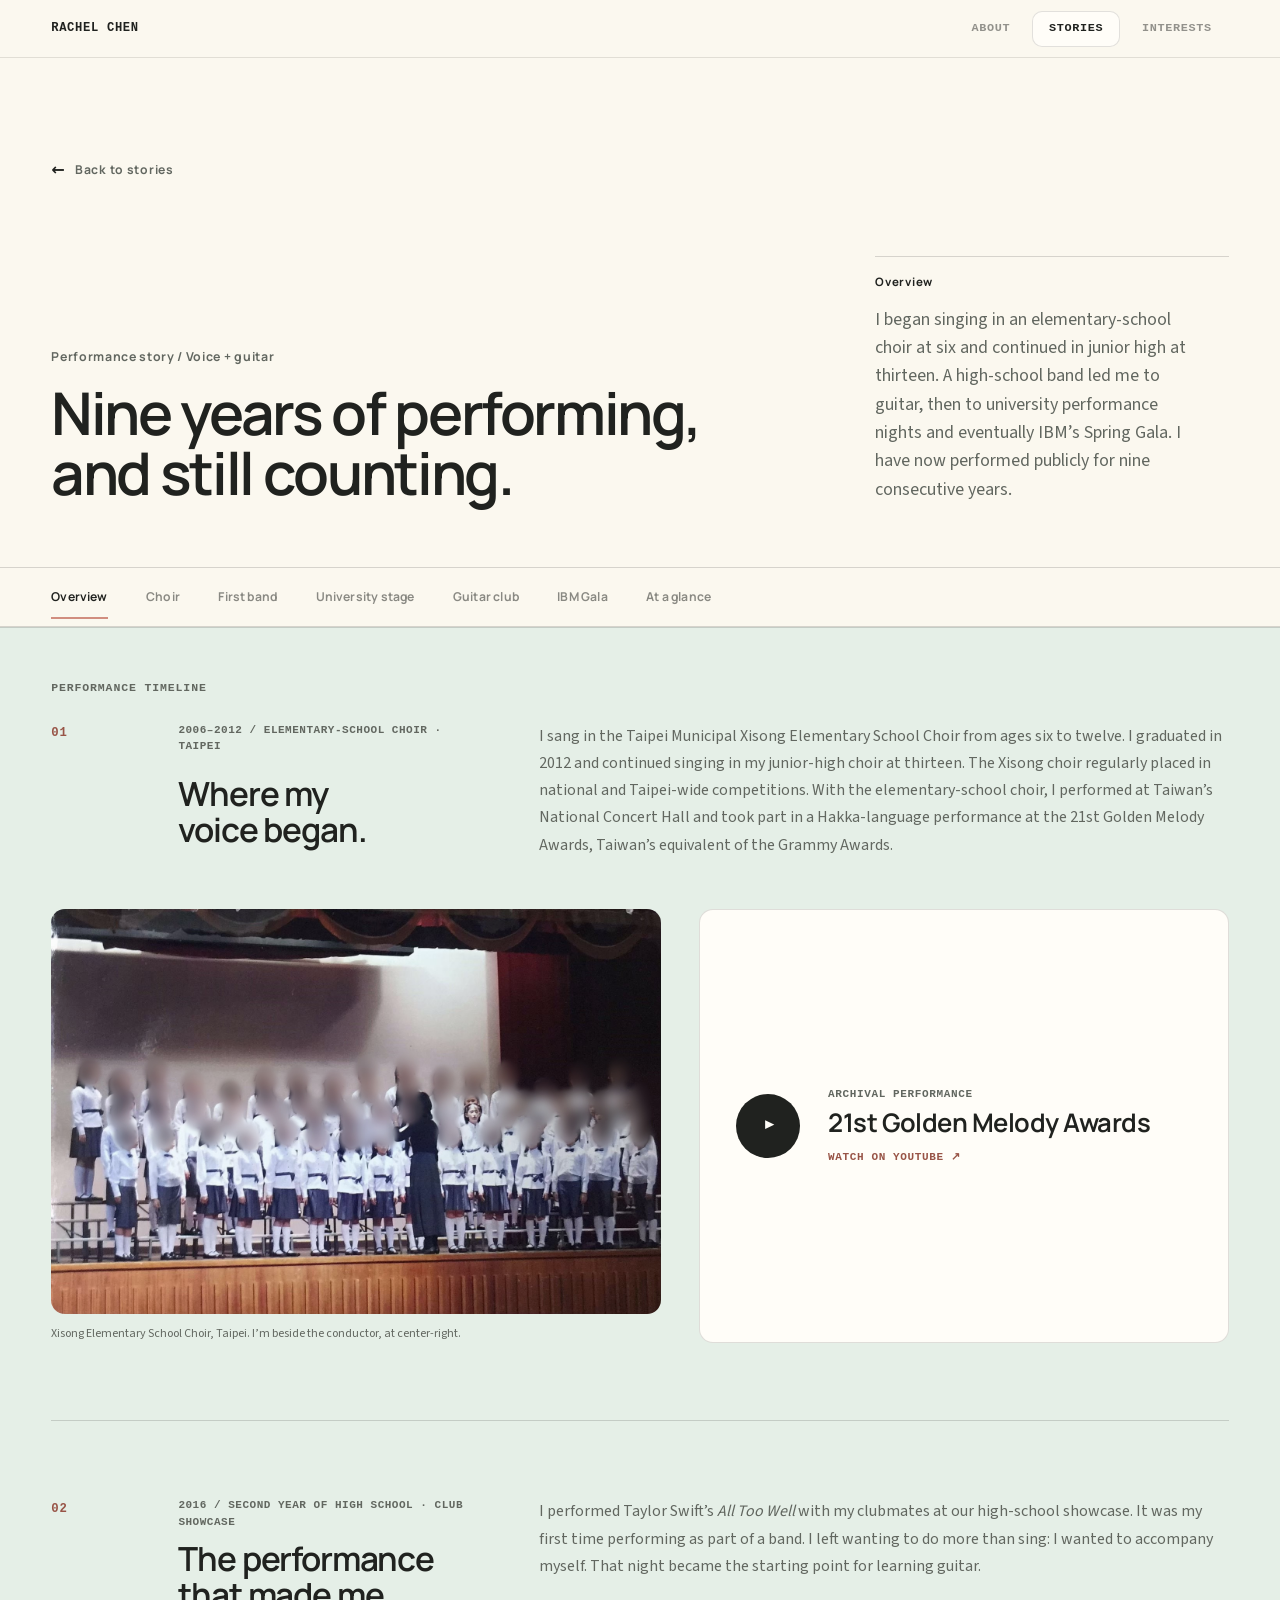
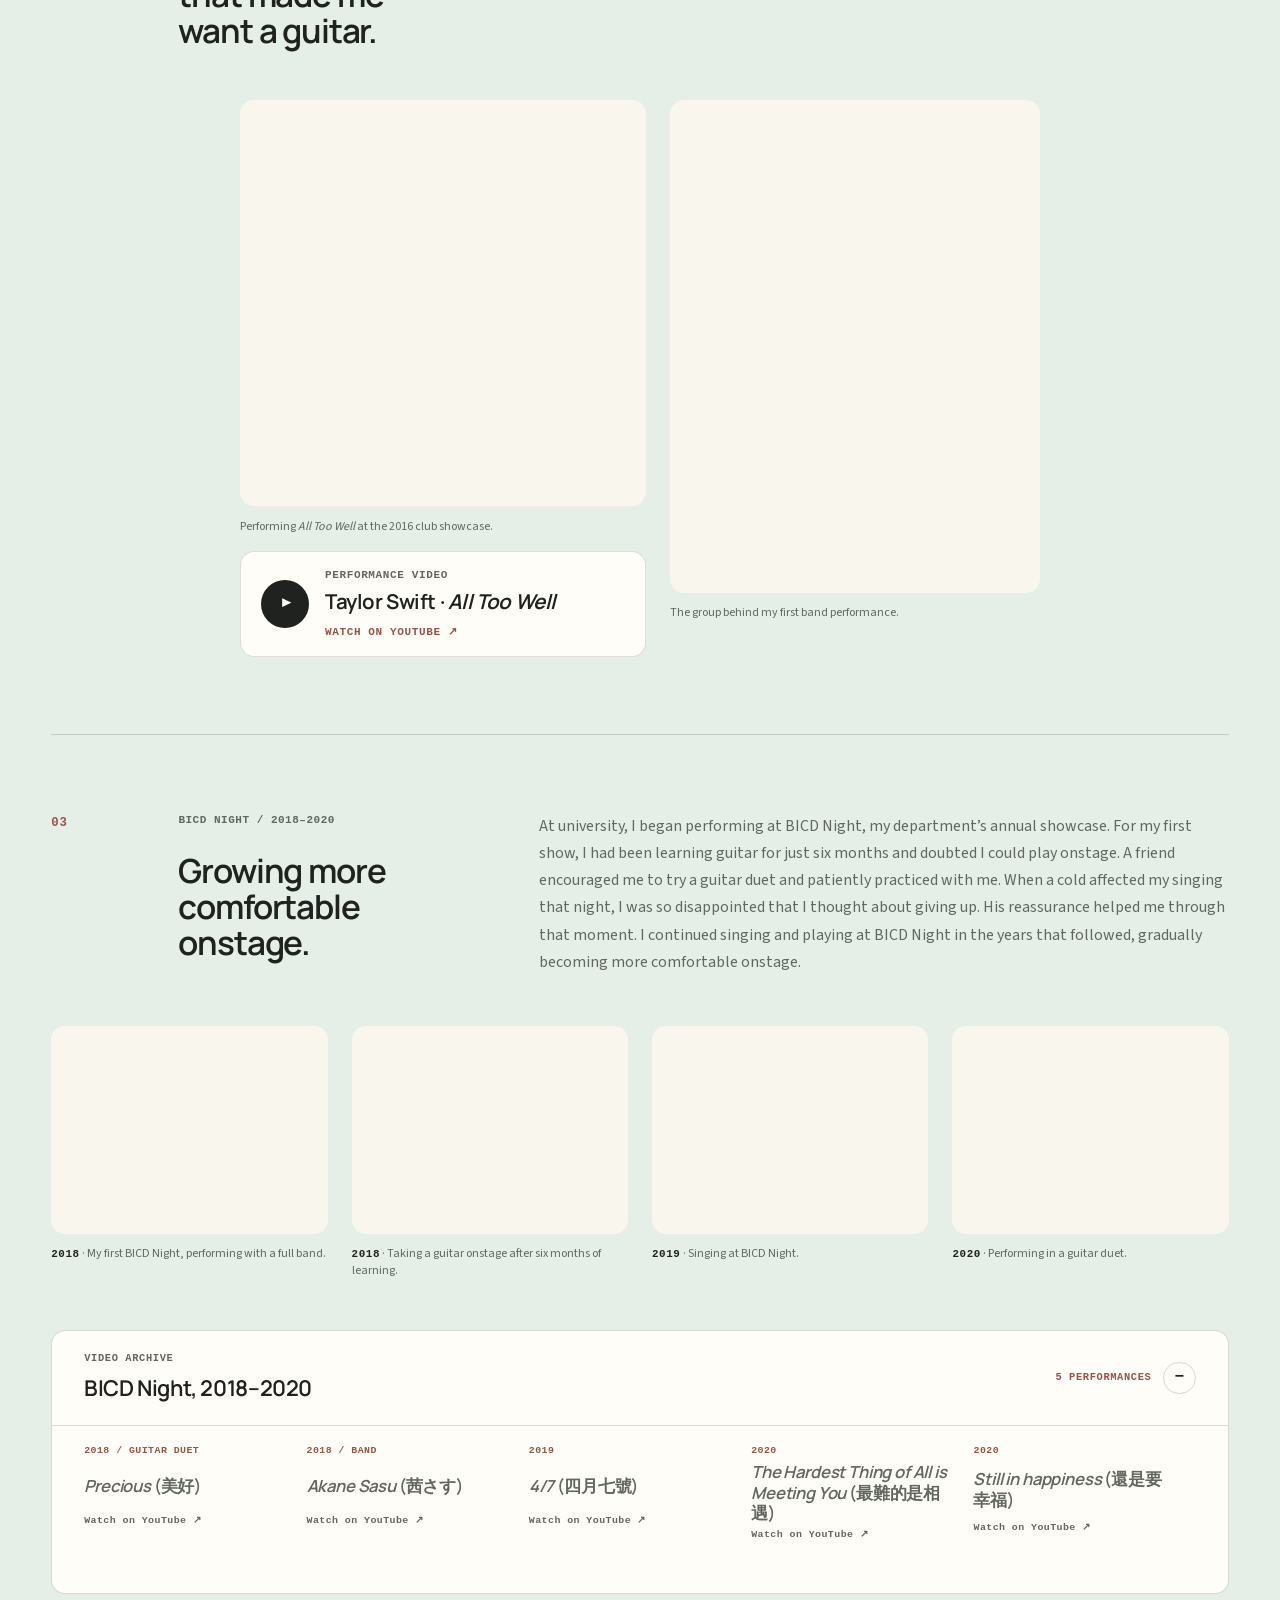
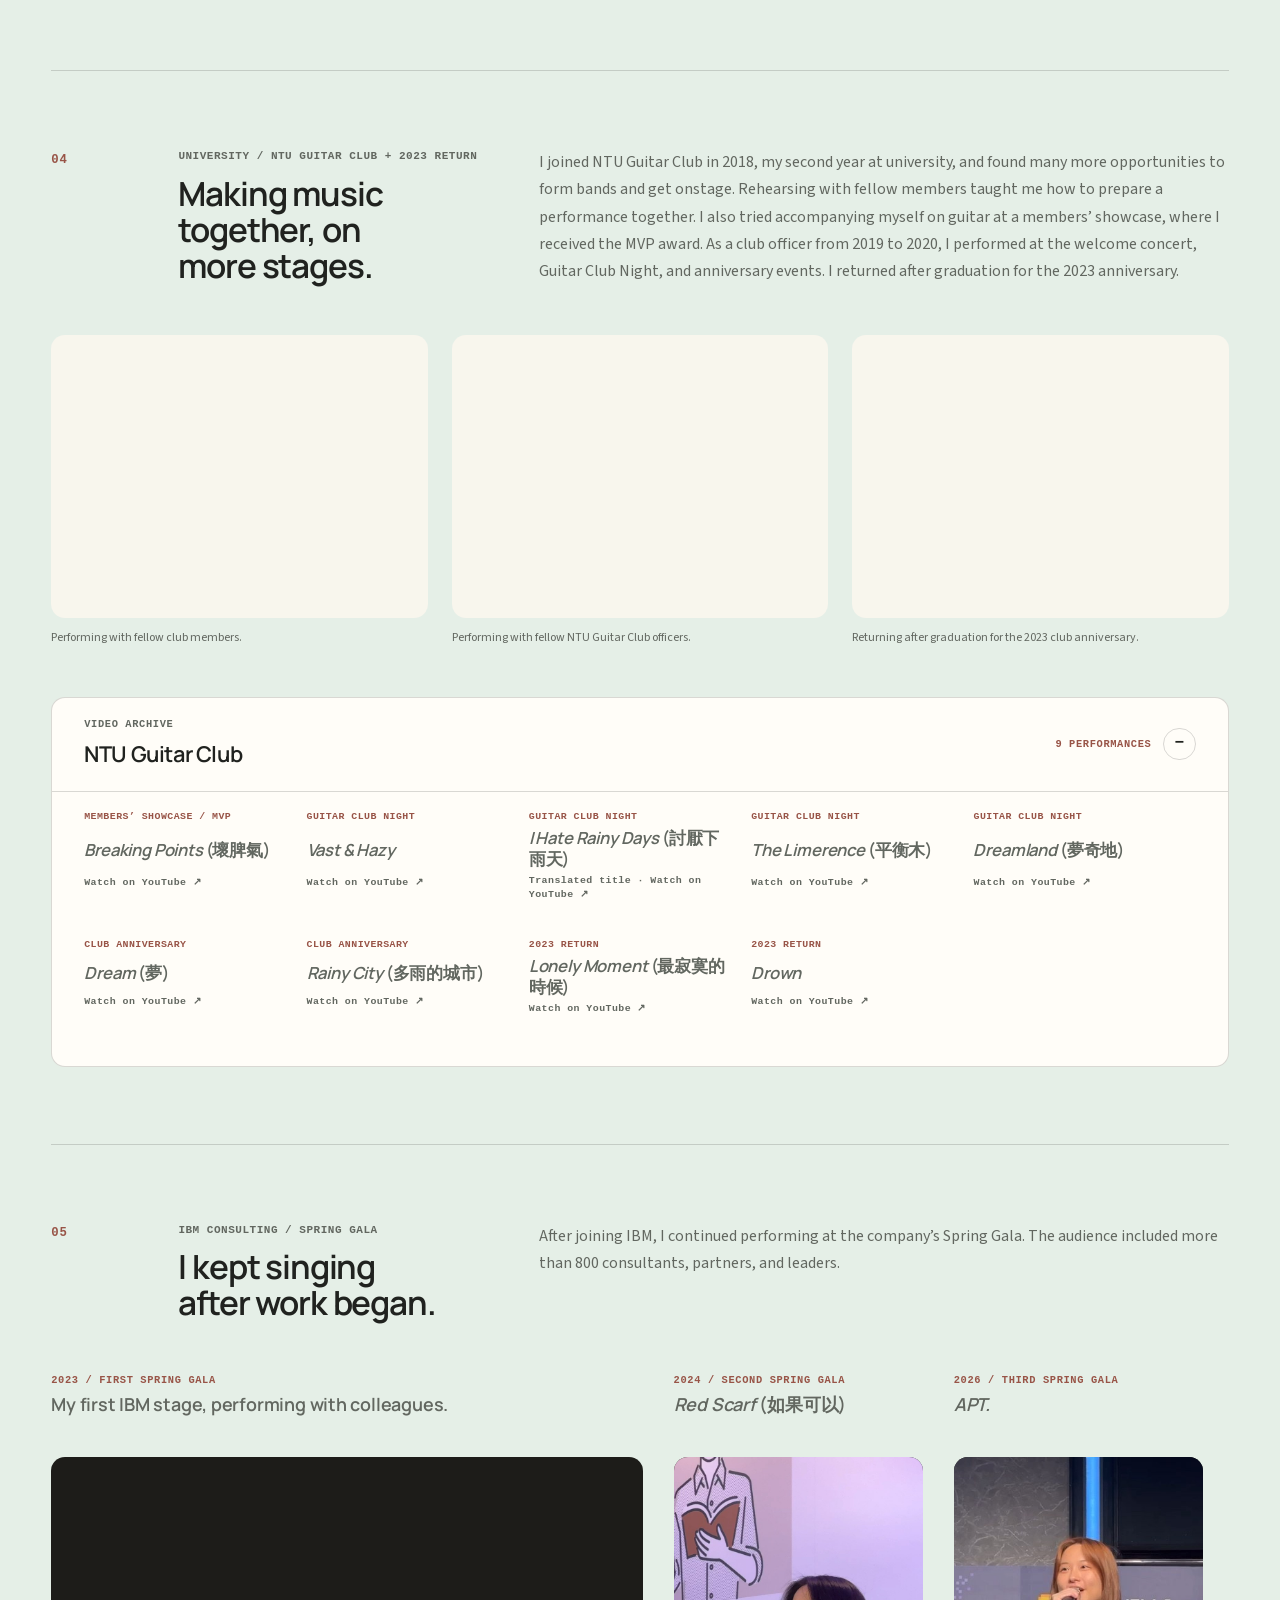
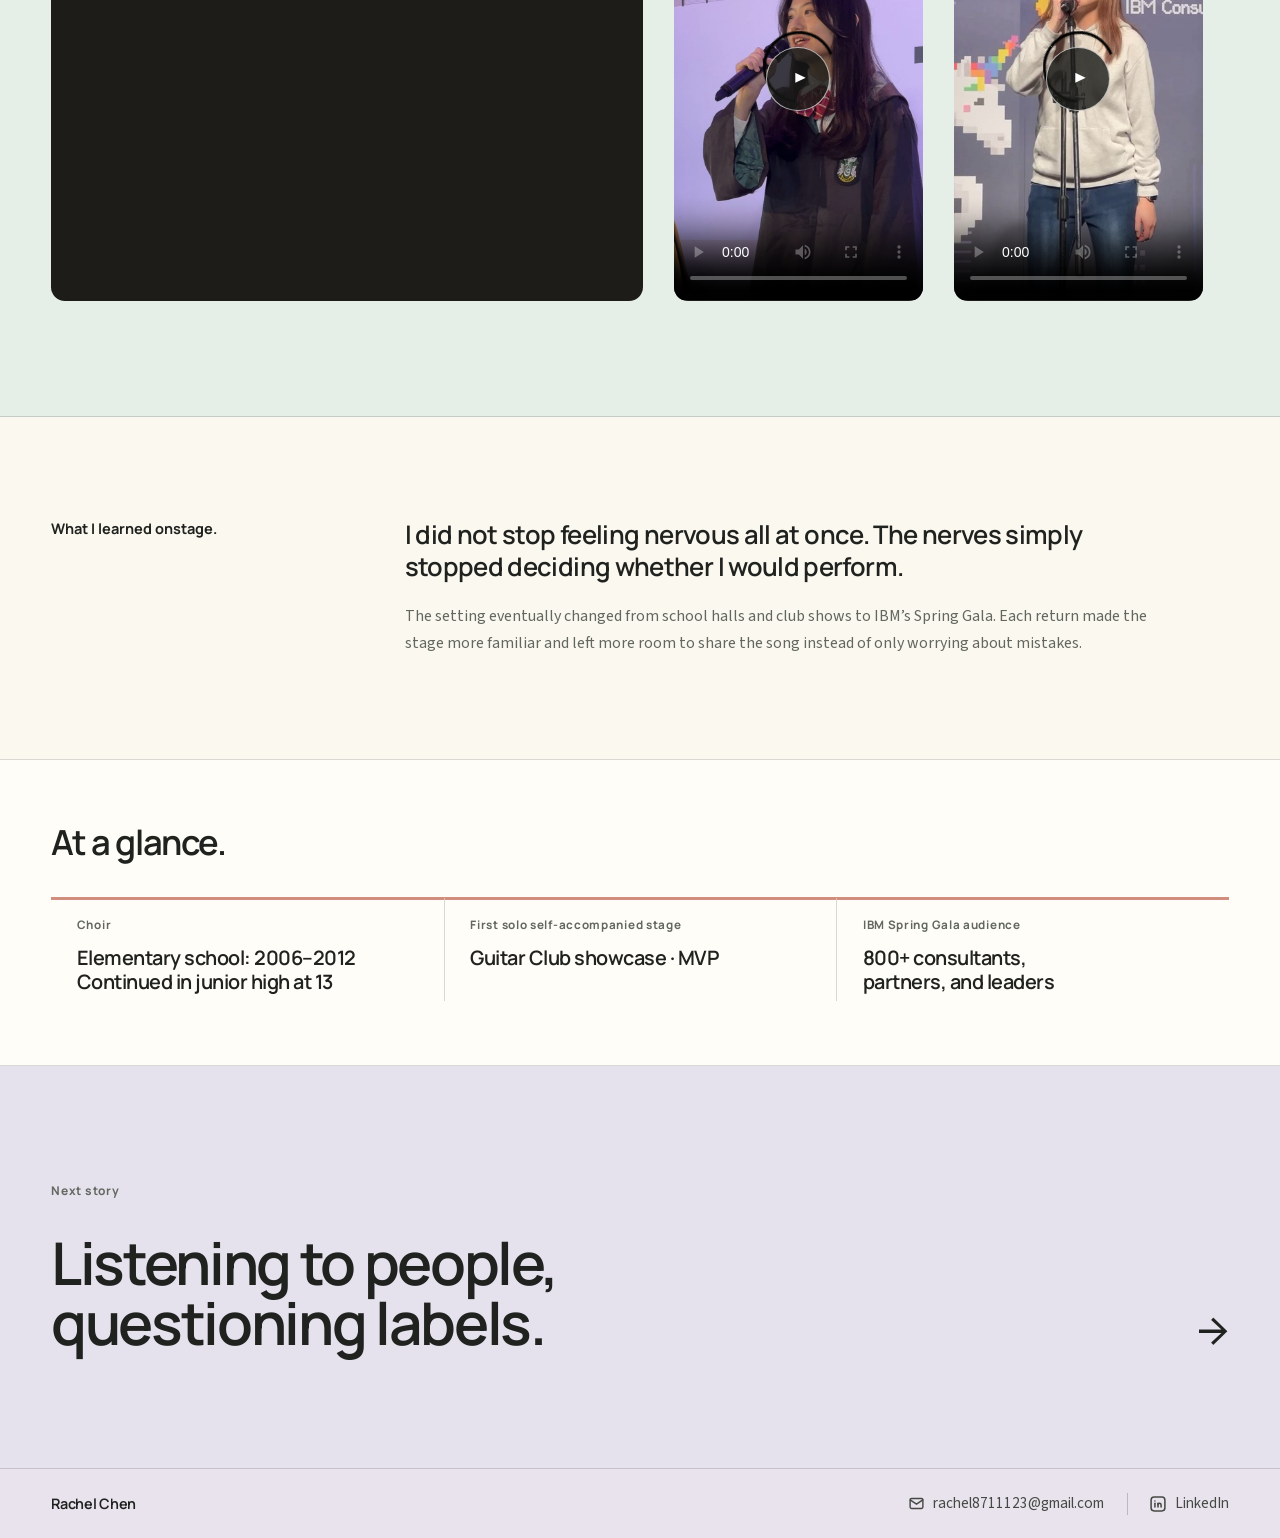
==== commit 50b943b3: "Refine footer with one-line contact links" ====
--- a/stories/performance-archive.html
+++ b/stories/performance-archive.html
@@ -11,7 +11,7 @@
   <title>Performance Archive | Rachel Chen</title>
   <link rel="icon" href="data:,">
   <link rel="stylesheet" href="../assets/project.css?v=release-20260906">
-  <link rel="stylesheet" href="../assets/site-brand.css">
+  <link rel="stylesheet" href="../assets/site-brand.css?v=footer-20260906">
 </head>
 <body>
   <a class="site-skip-link" href="#main-content">Skip to content</a>
@@ -281,9 +281,14 @@
     </section>
   </main>
 
-  <footer class="footer shell">
-    <p>© 2026 Rachel Chen.</p>
-    <a href="../index.html#about">Back home</a>
+  <footer class="site-footer">
+    <div class="shell site-footer-row">
+      <a class="site-footer-name" href="../index.html#about" aria-label="Rachel Chen, back home">Rachel Chen</a>
+      <nav class="site-footer-contact" aria-label="Contact links">
+        <a href="mailto:rachel8711123@gmail.com"><span class="site-footer-icon site-footer-mail" aria-hidden="true"></span><span class="site-footer-email-full">rachel8711123@gmail.com</span><span class="site-footer-email-short">Email</span></a>
+        <a href="https://www.linkedin.com/in/rachel-wenyu-chen/" target="_blank" rel="noopener noreferrer"><span class="site-footer-icon site-footer-linkedin" aria-hidden="true"></span><span>LinkedIn</span></a>
+      </nav>
+    </div>
   </footer>
   <script src="../assets/project.js?v=release-20260906"></script>
 </body>
--- a/assets/site-brand.css
+++ b/assets/site-brand.css
@@ -50,3 +50,72 @@
   transform: translateY(-200%);
 }
 .site-skip-link:focus { transform: none; }
+
+.site-footer {
+  padding-block: .8rem;
+  border-top: 1px solid rgb(32 34 31 / .17);
+  background: #e8e3ed;
+  color: #464943;
+  font-family: var(--font-body);
+  font-size: .95rem;
+  line-height: 1.4;
+}
+.site-footer-row,
+.site-footer-contact {
+  display: flex;
+  align-items: center;
+}
+.site-footer-row { justify-content: space-between; gap: 1.5rem; }
+.site-footer a {
+  display: inline-flex;
+  align-items: center;
+  gap: .5rem;
+  min-height: 44px;
+  color: inherit;
+  text-decoration: none;
+  white-space: nowrap;
+  transition: color 150ms ease;
+}
+.site-footer .site-footer-name {
+  color: #20221f;
+  font-family: var(--font-display);
+  font-size: .9rem;
+  font-weight: 650;
+  letter-spacing: -.02em;
+}
+.site-footer-contact { gap: 1.4rem; }
+.site-footer-contact a + a { position: relative; padding-left: 1.4rem; }
+.site-footer-contact a + a::before {
+  content: "";
+  position: absolute;
+  left: 0;
+  height: 1.35rem;
+  border-left: 1px solid rgb(32 34 31 / .22);
+}
+.site-footer a:hover { color: #985447; text-decoration: underline; text-underline-offset: .25em; }
+.site-footer a:focus-visible { outline: 2px solid #985447; outline-offset: 4px; }
+.site-footer-icon {
+  flex: 0 0 auto;
+  width: 1.1rem;
+  height: 1.1rem;
+  background: currentColor;
+  mask: var(--footer-icon) center / contain no-repeat;
+  -webkit-mask: var(--footer-icon) center / contain no-repeat;
+}
+.site-footer-mail { --footer-icon: url("icons/mail.svg"); }
+.site-footer-linkedin { --footer-icon: url("icons/brand-linkedin.svg"); }
+.site-footer-email-short { display: none; }
+@media (max-width: 640px) {
+  .site-footer { padding-block: .65rem; font-size: .875rem; }
+  .site-footer-row { gap: .75rem; }
+  .site-footer .site-footer-name { font-size: .82rem; }
+  .site-footer-contact { gap: .75rem; }
+  .site-footer-contact a + a { padding-left: .75rem; }
+  .site-footer-email-full { display: none; }
+  .site-footer-email-short { display: inline; }
+}
+@media (max-width: 360px) {
+  .site-footer-contact { gap: .55rem; }
+  .site-footer-contact a + a { padding-left: .55rem; }
+  .site-footer-icon { display: none; }
+}
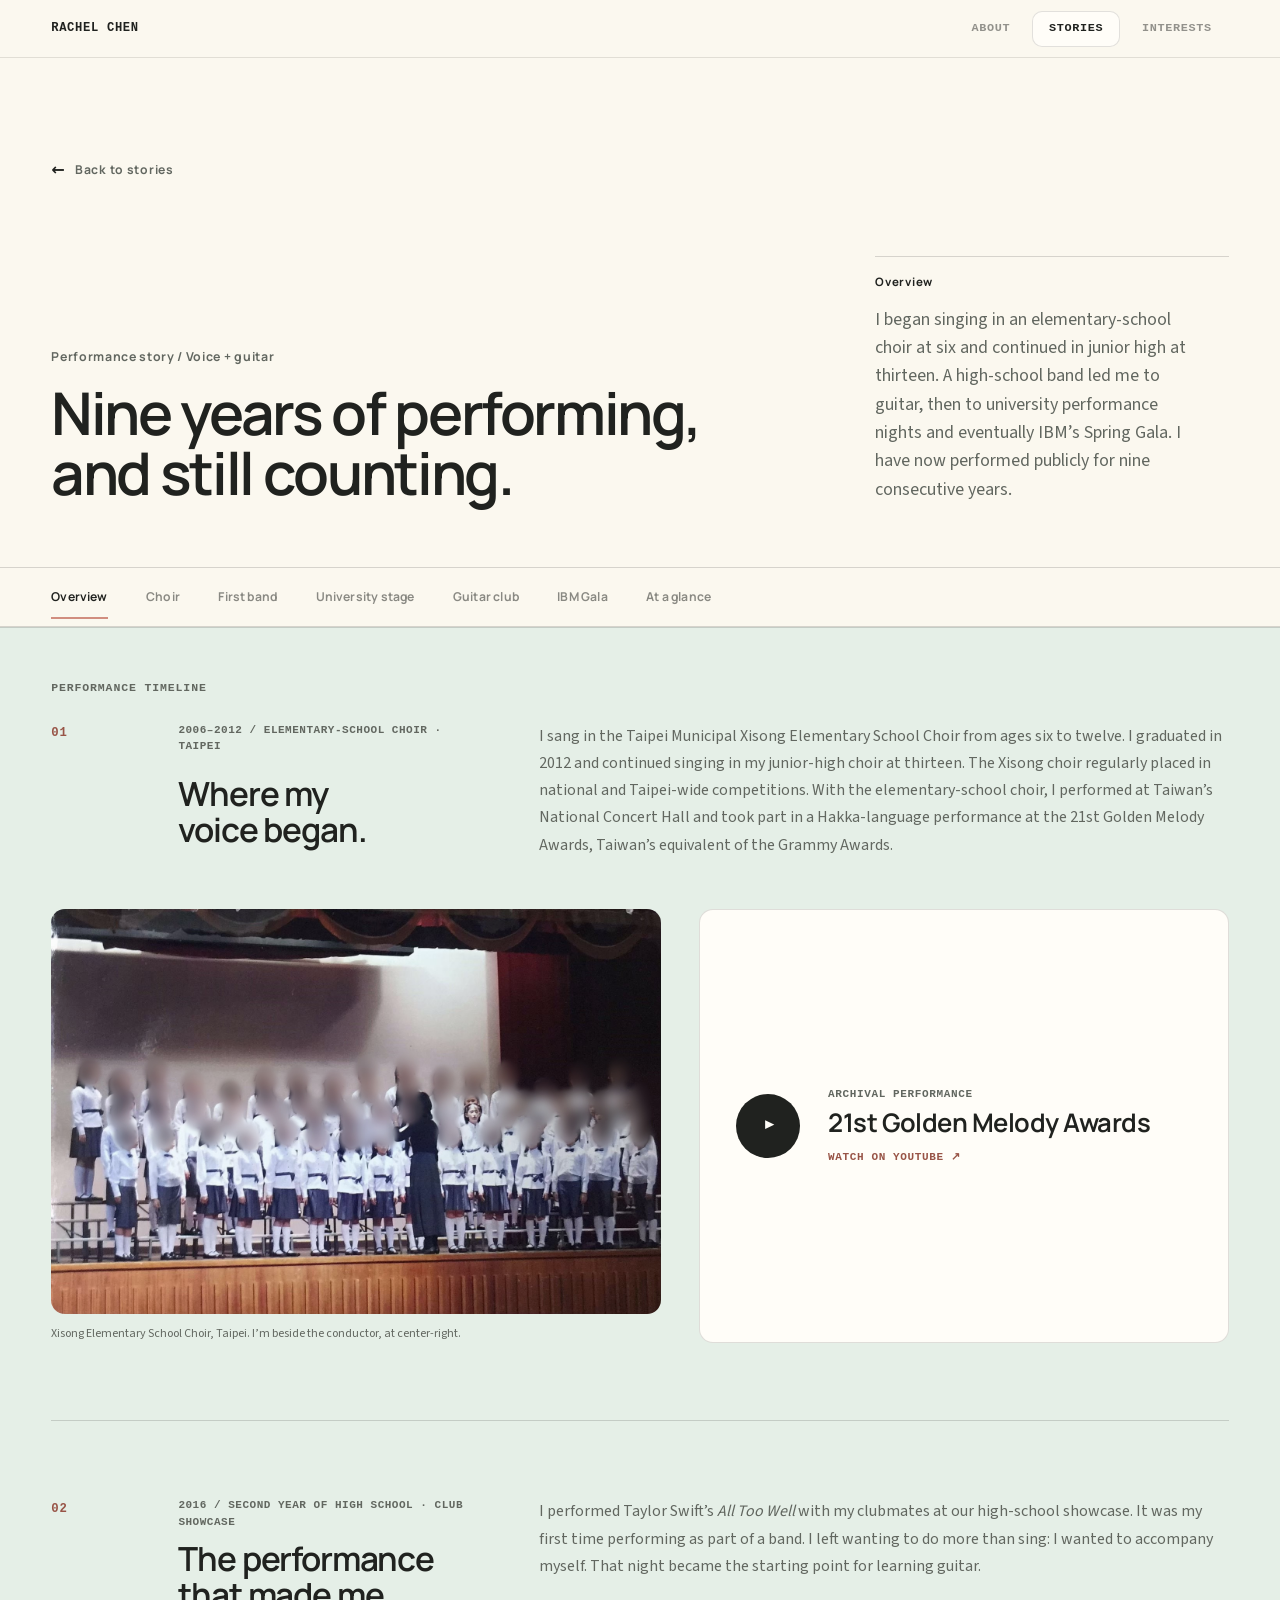
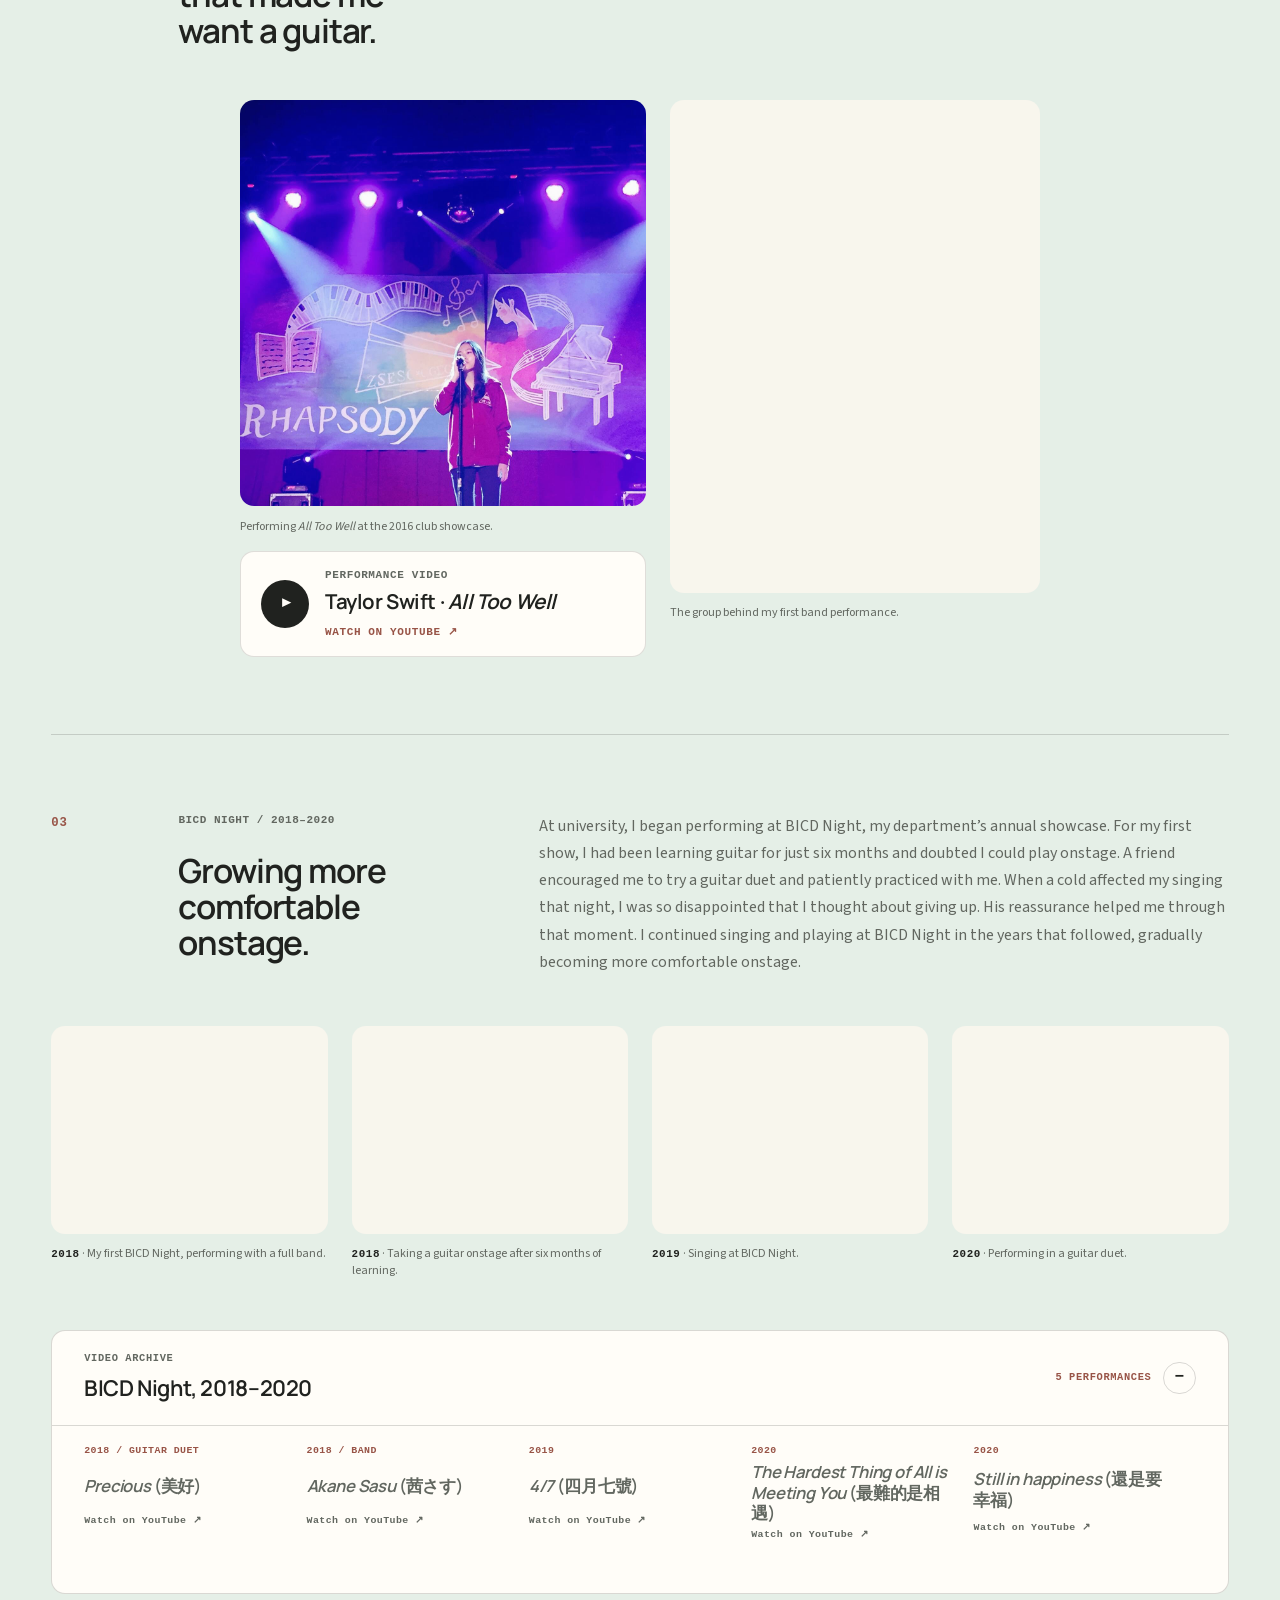
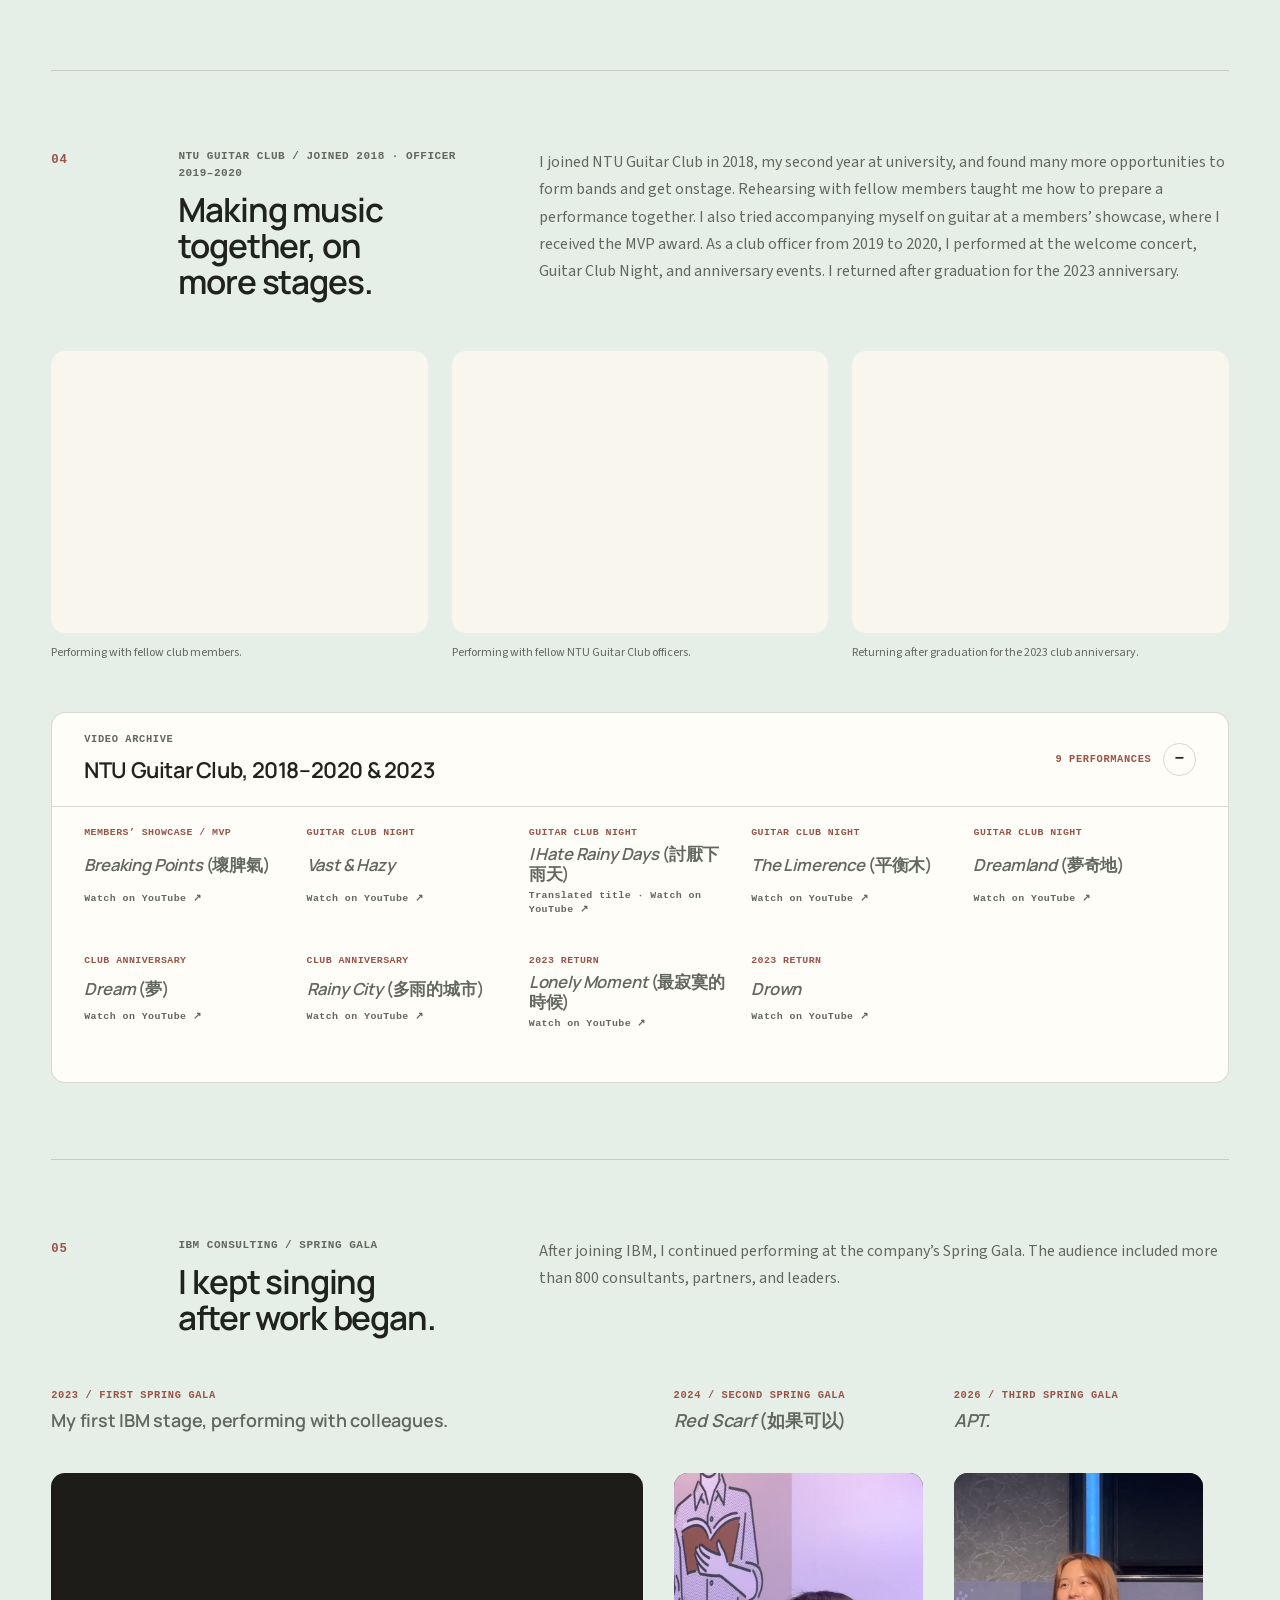
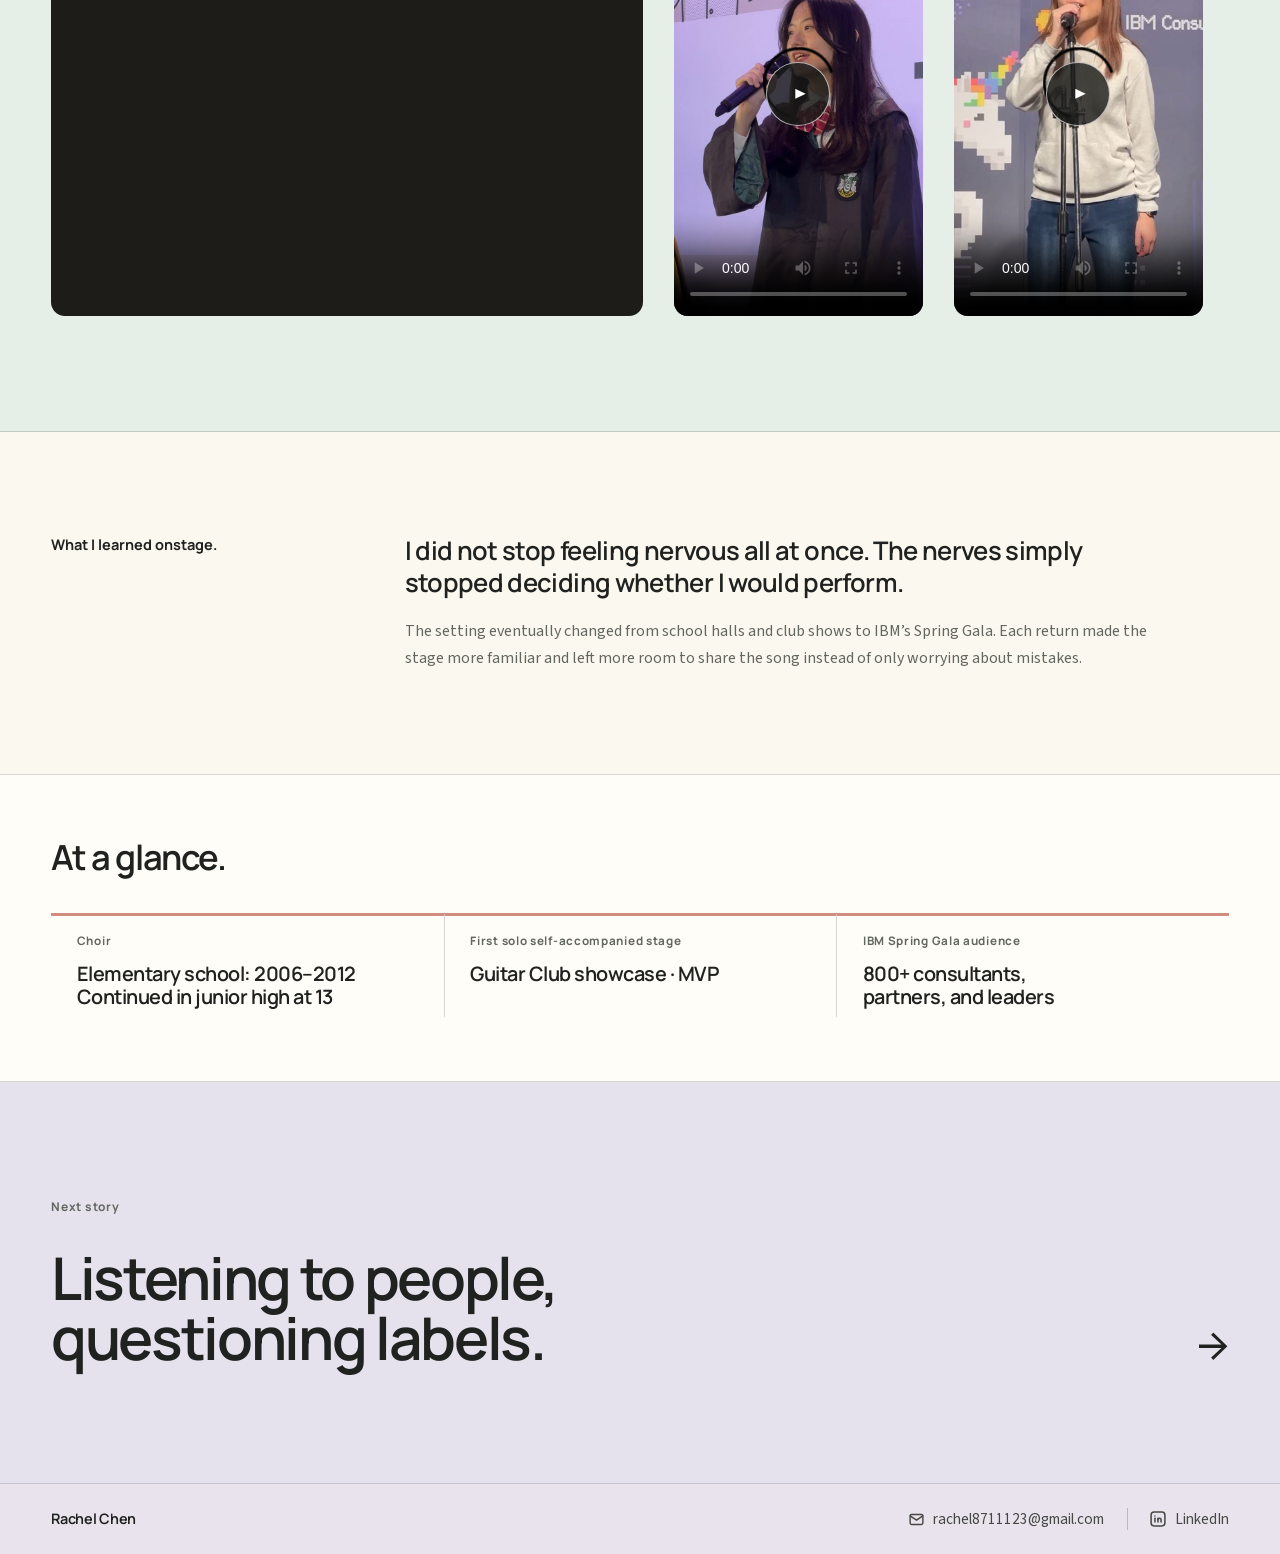
==== commit efd87ba6: "Add visible Guitar Club timeline labels" ====
--- a/stories/performance-archive.html
+++ b/stories/performance-archive.html
@@ -160,7 +160,7 @@
           <li class="performance-period" id="guitar-club">
             <div class="performance-period-copy">
               <span class="performance-period-number" aria-hidden="true">04</span>
-              <p class="performance-period-meta">University / NTU Guitar Club + 2023 return</p>
+              <p class="performance-period-meta">NTU Guitar Club / Joined 2018 · Officer 2019–2020</p>
               <h3>Making music together, on more stages.</h3>
               <p>I joined NTU Guitar Club in 2018, my second year at university, and found many more opportunities to form bands and get onstage. Rehearsing with fellow members taught me how to prepare a performance together. I also tried accompanying myself on guitar at a members’ showcase, where I received the MVP award. As a club officer from 2019 to 2020, I performed at the welcome concert, Guitar Club Night, and anniversary events. I returned after graduation for the 2023 anniversary.</p>
             </div>
@@ -182,7 +182,7 @@
 
               <details class="performance-video-archive" open>
                 <summary>
-                  <span><small>Video archive</small><strong>NTU Guitar Club</strong></span>
+                  <span><small>Video archive</small><strong>NTU Guitar Club, 2018–2020 &amp; 2023</strong></span>
                   <span class="performance-video-count">9 performances</span>
                 </summary>
                 <nav class="performance-video-links" aria-label="NTU Guitar Club performance videos">
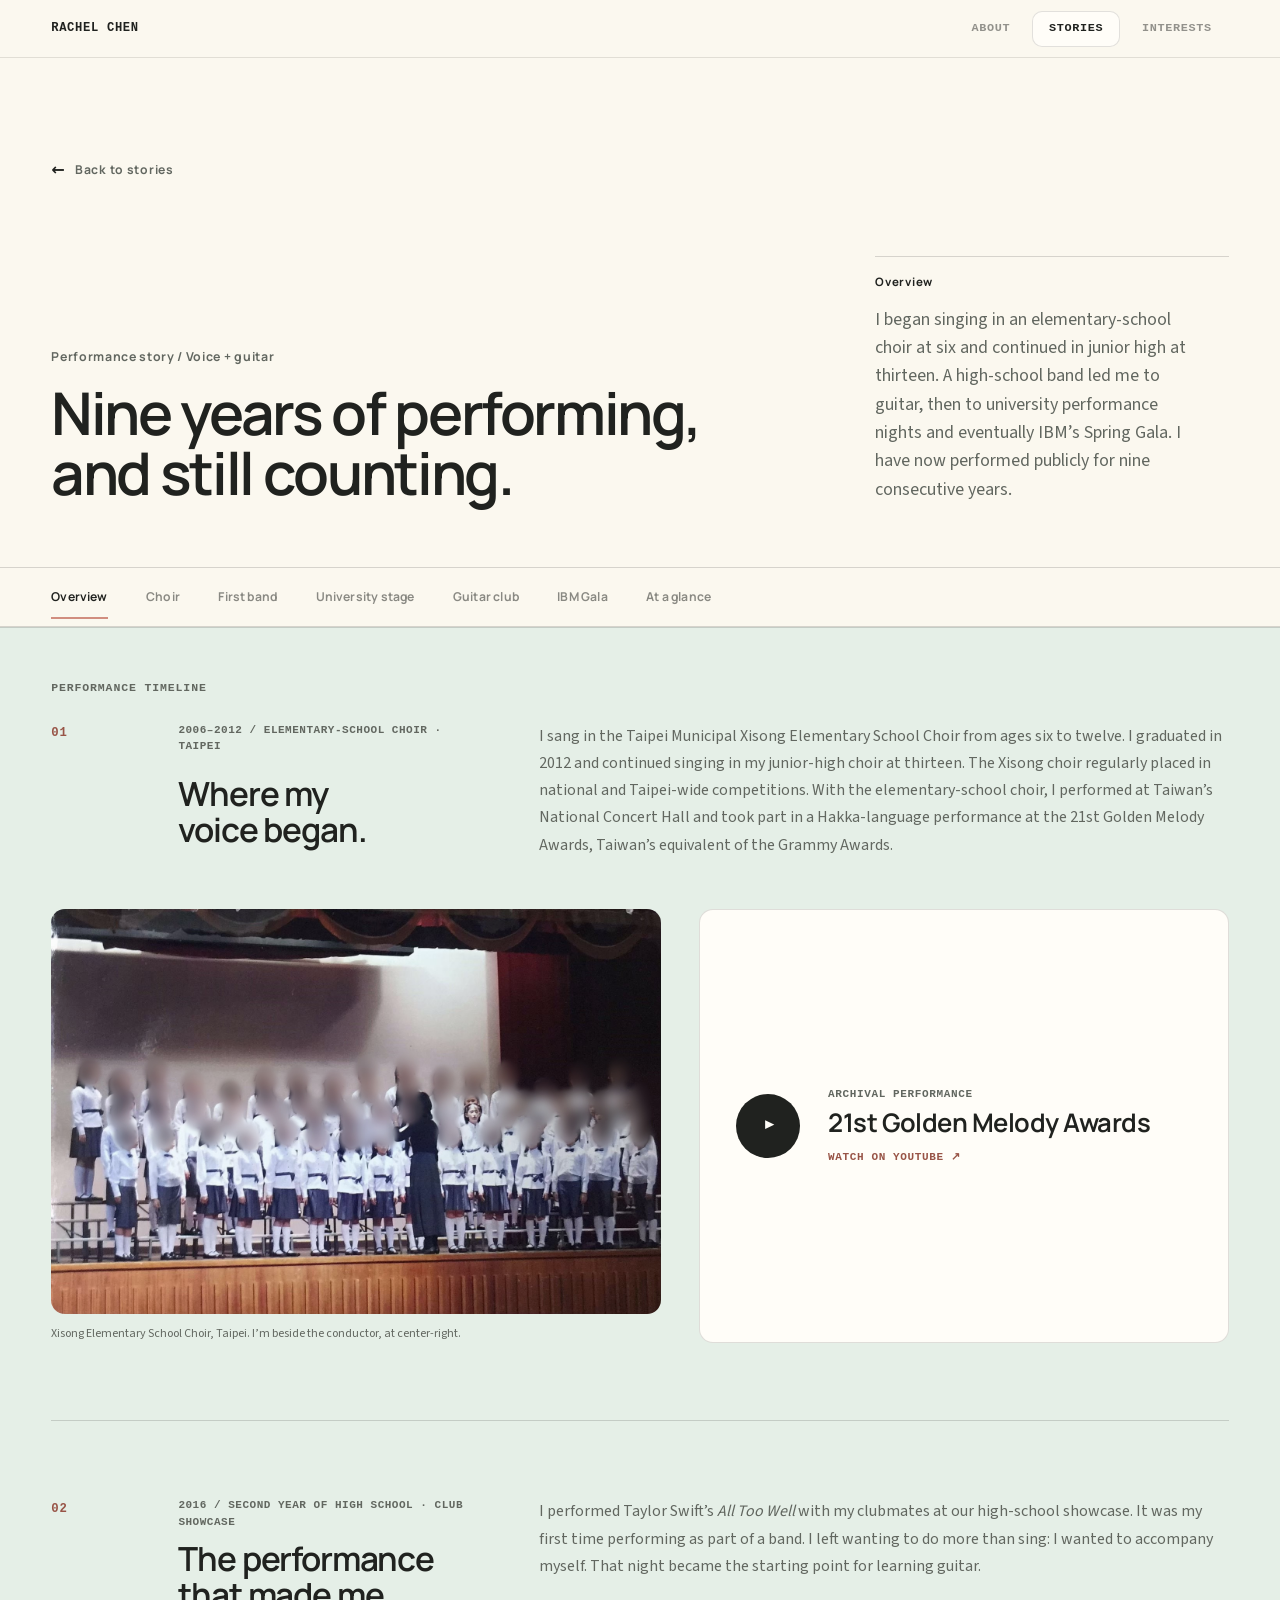
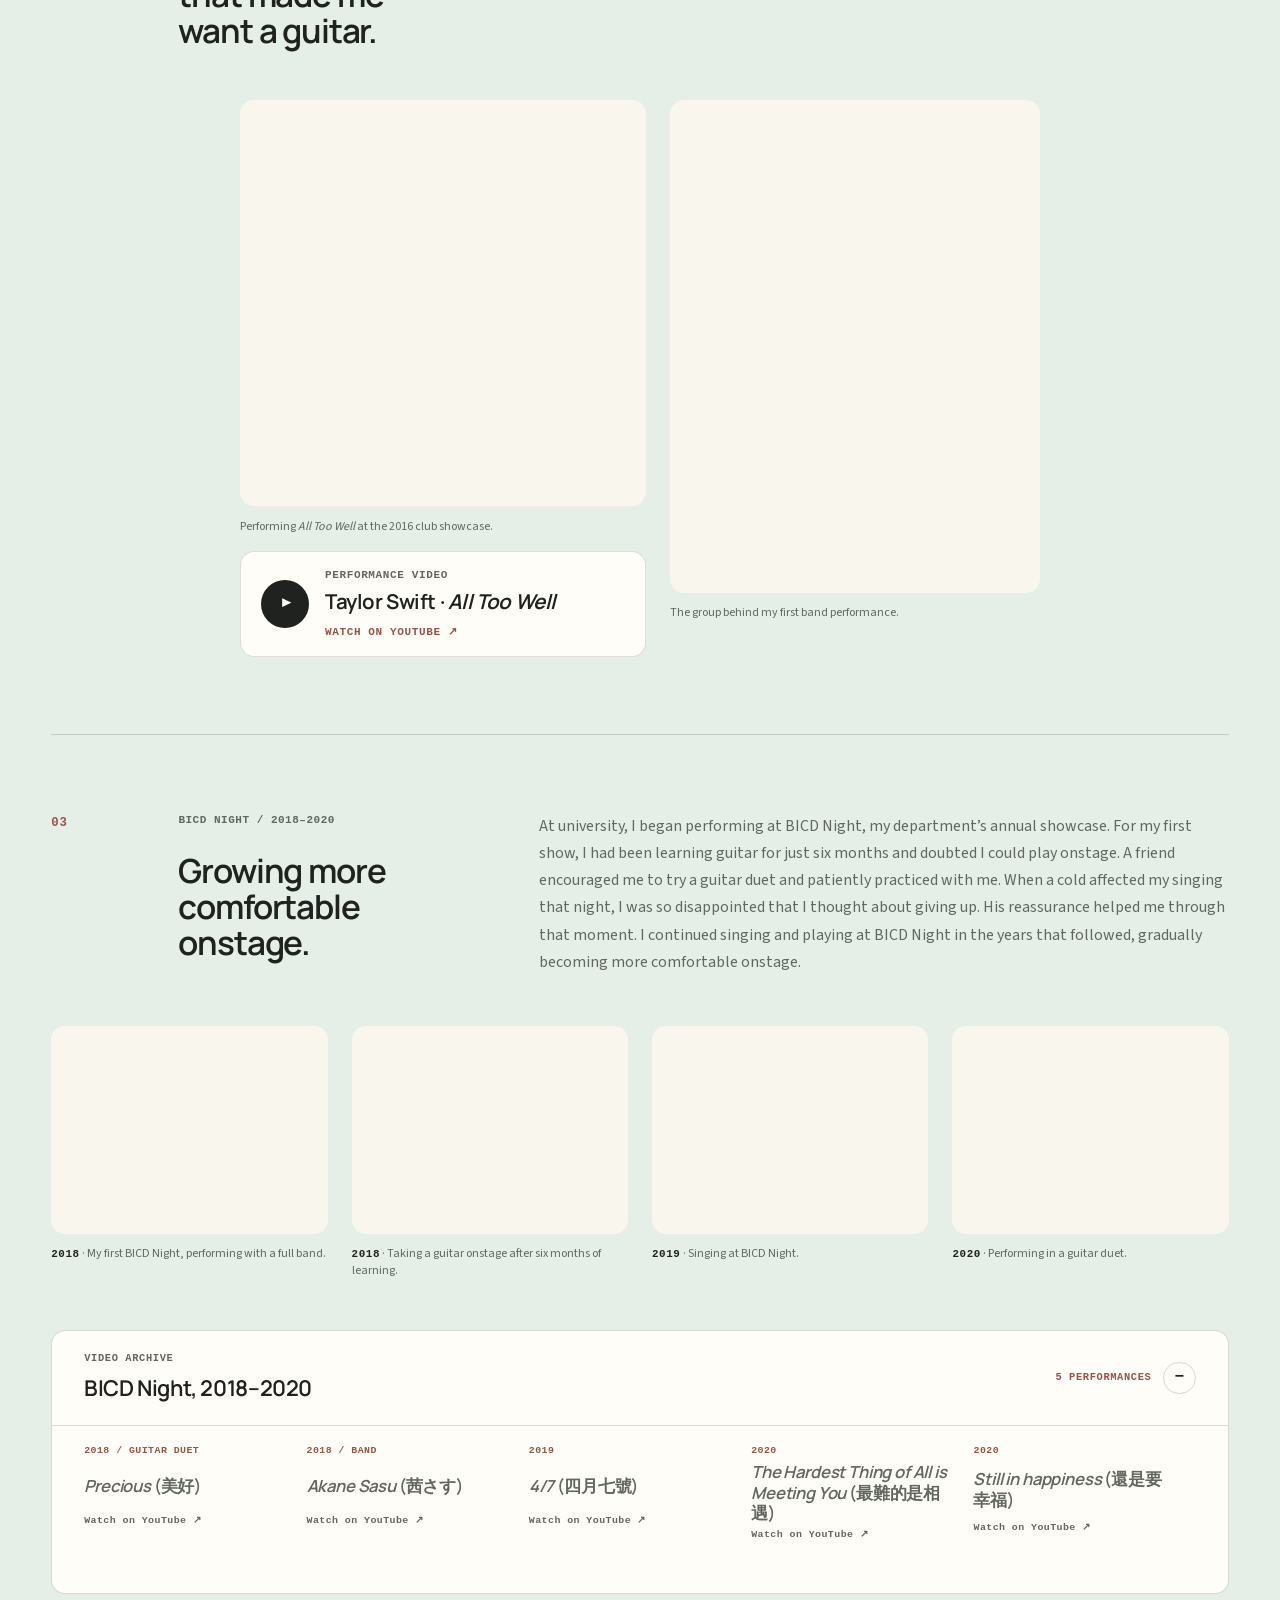
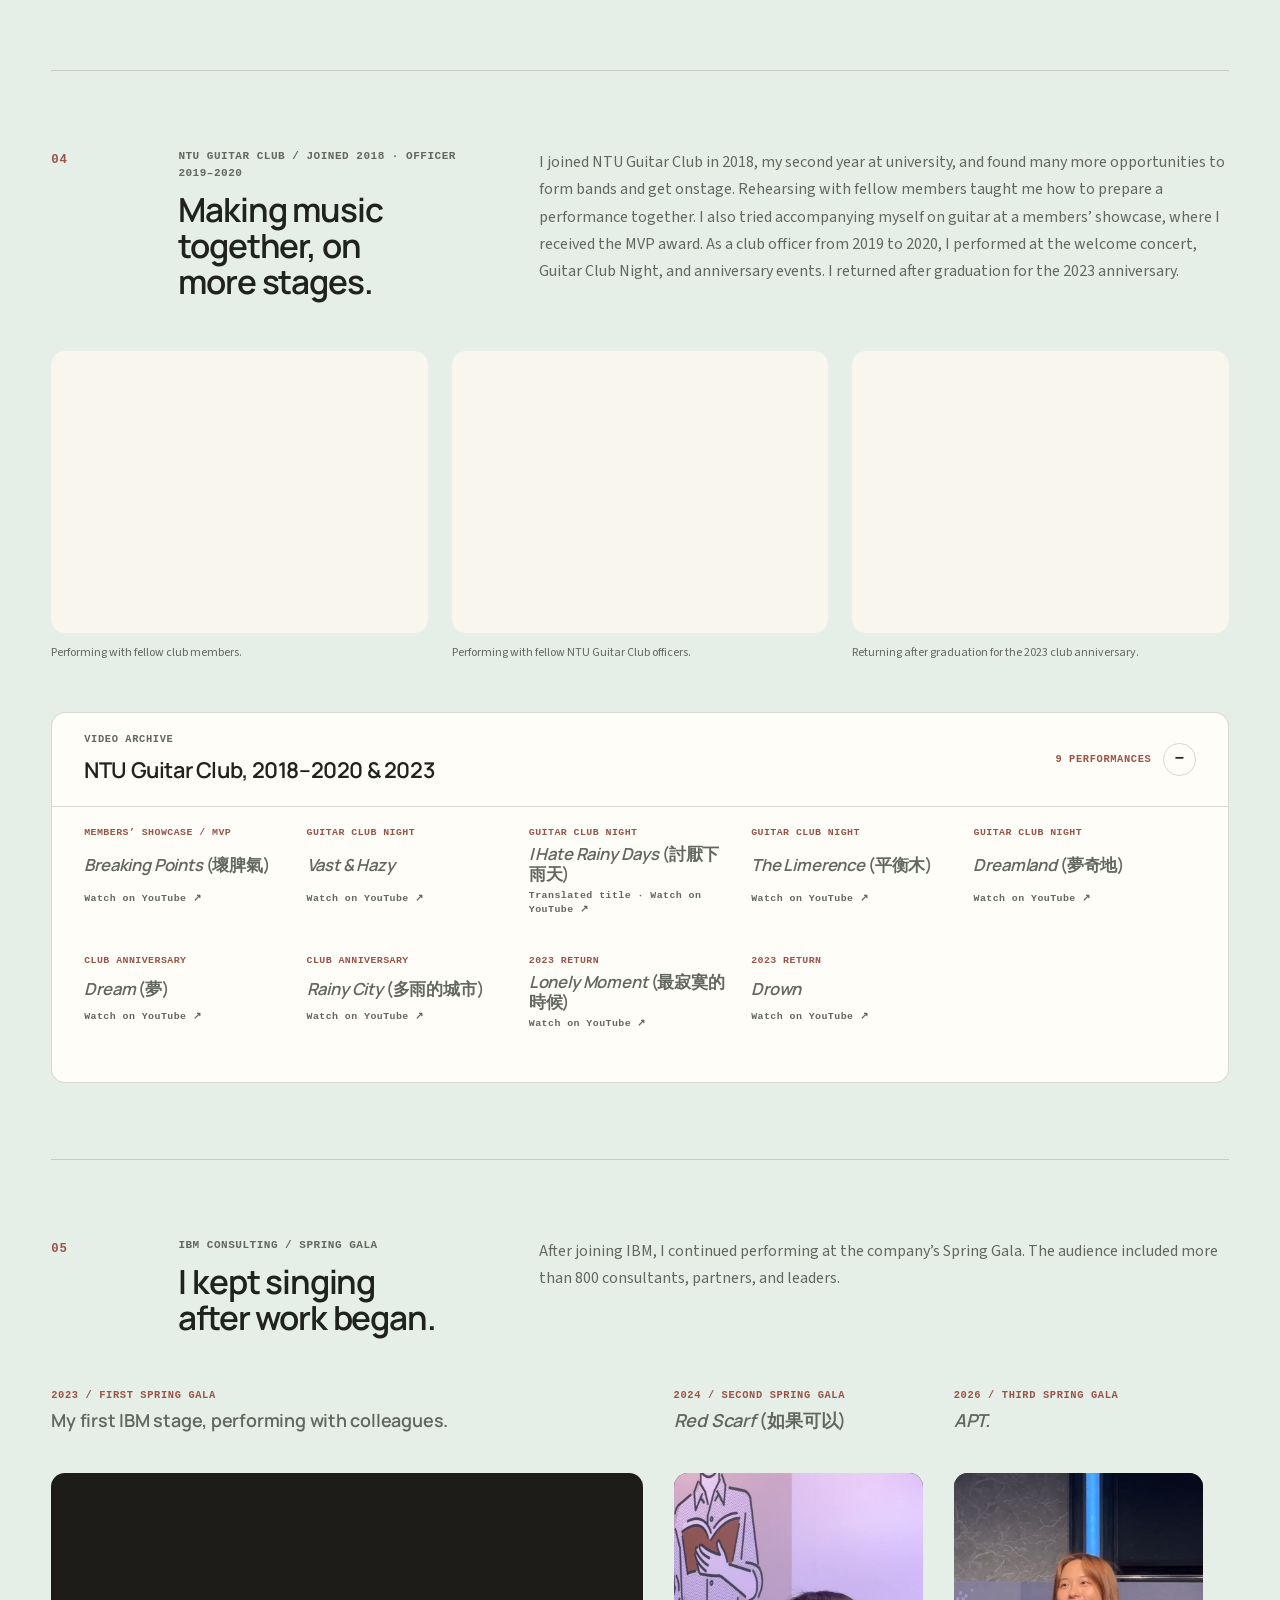
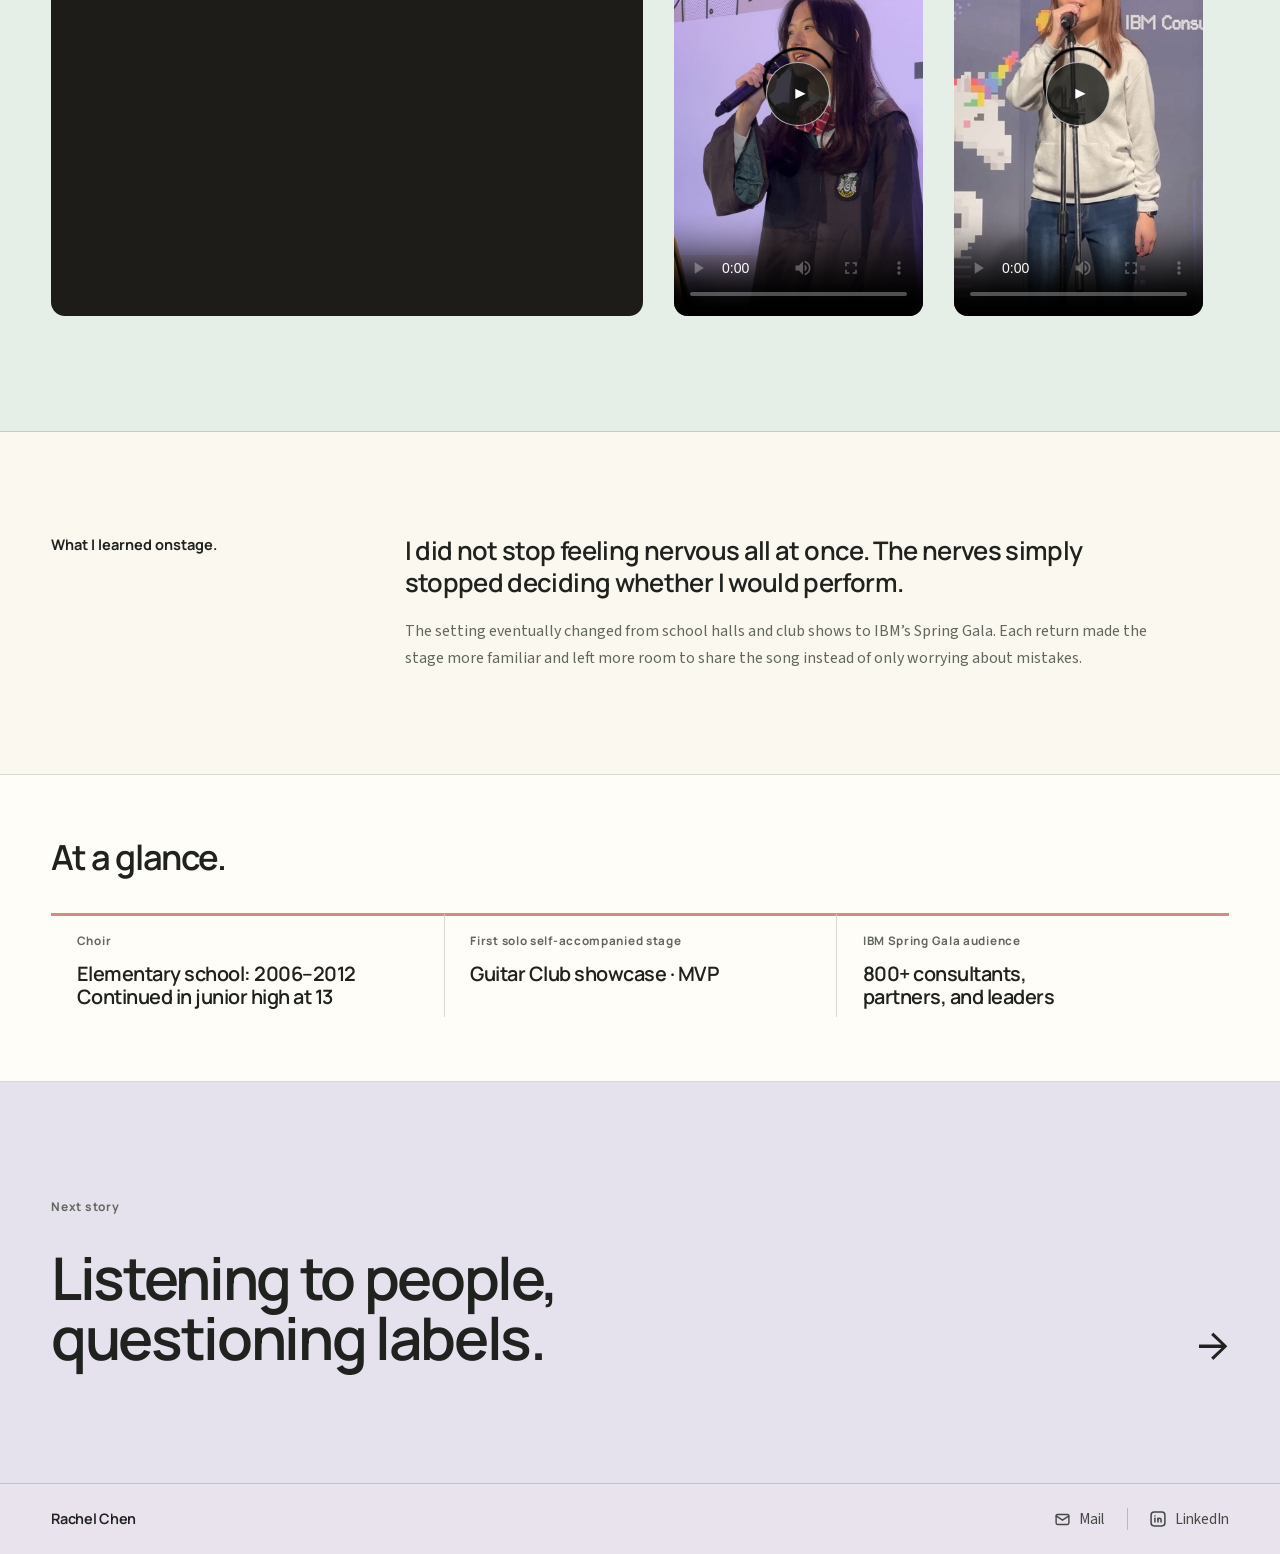
==== commit 80058375: "Show Mail instead of full email address in footer" ====
--- a/stories/performance-archive.html
+++ b/stories/performance-archive.html
@@ -285,7 +285,7 @@
     <div class="shell site-footer-row">
       <a class="site-footer-name" href="../index.html#about" aria-label="Rachel Chen, back home">Rachel Chen</a>
       <nav class="site-footer-contact" aria-label="Contact links">
-        <a href="mailto:rachel8711123@gmail.com"><span class="site-footer-icon site-footer-mail" aria-hidden="true"></span><span class="site-footer-email-full">rachel8711123@gmail.com</span><span class="site-footer-email-short">Email</span></a>
+        <a href="mailto:rachel8711123@gmail.com"><span class="site-footer-icon site-footer-mail" aria-hidden="true"></span><span>Mail</span></a>
         <a href="https://www.linkedin.com/in/rachel-wenyu-chen/" target="_blank" rel="noopener noreferrer"><span class="site-footer-icon site-footer-linkedin" aria-hidden="true"></span><span>LinkedIn</span></a>
       </nav>
     </div>
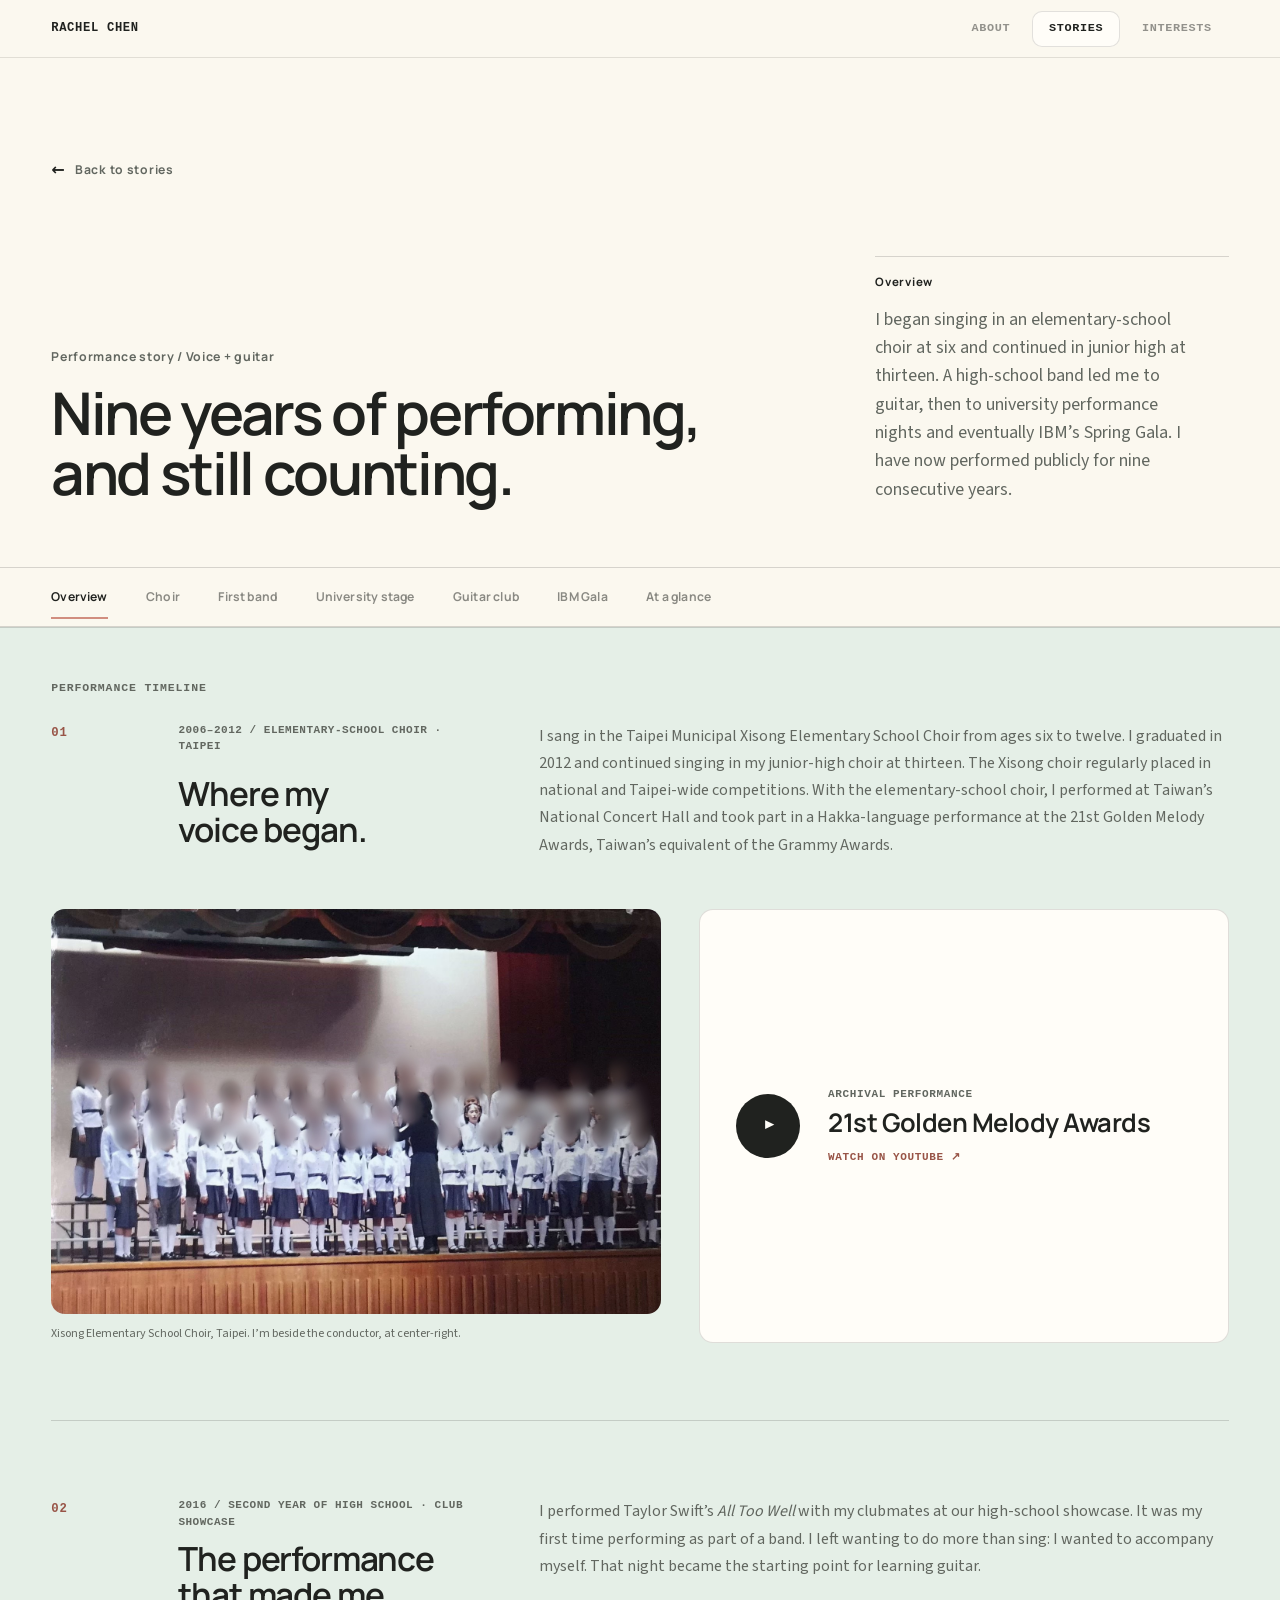
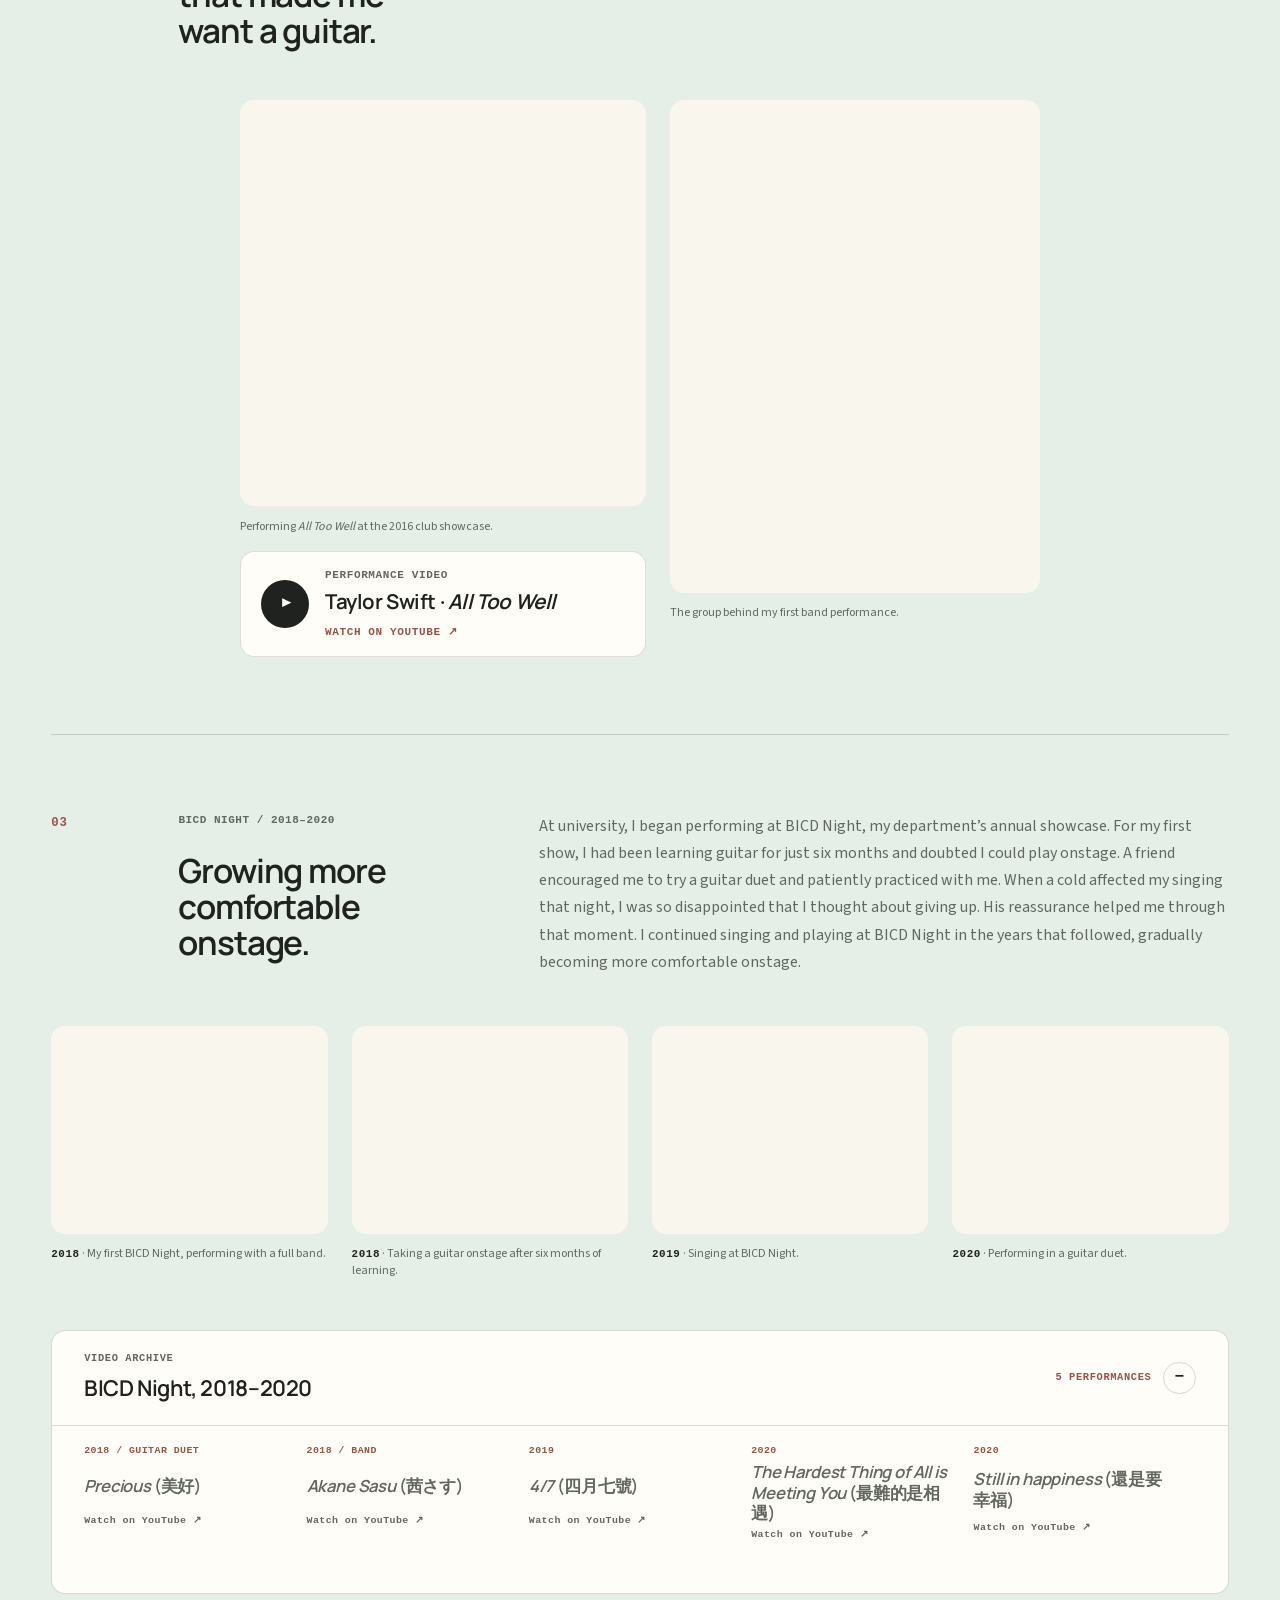
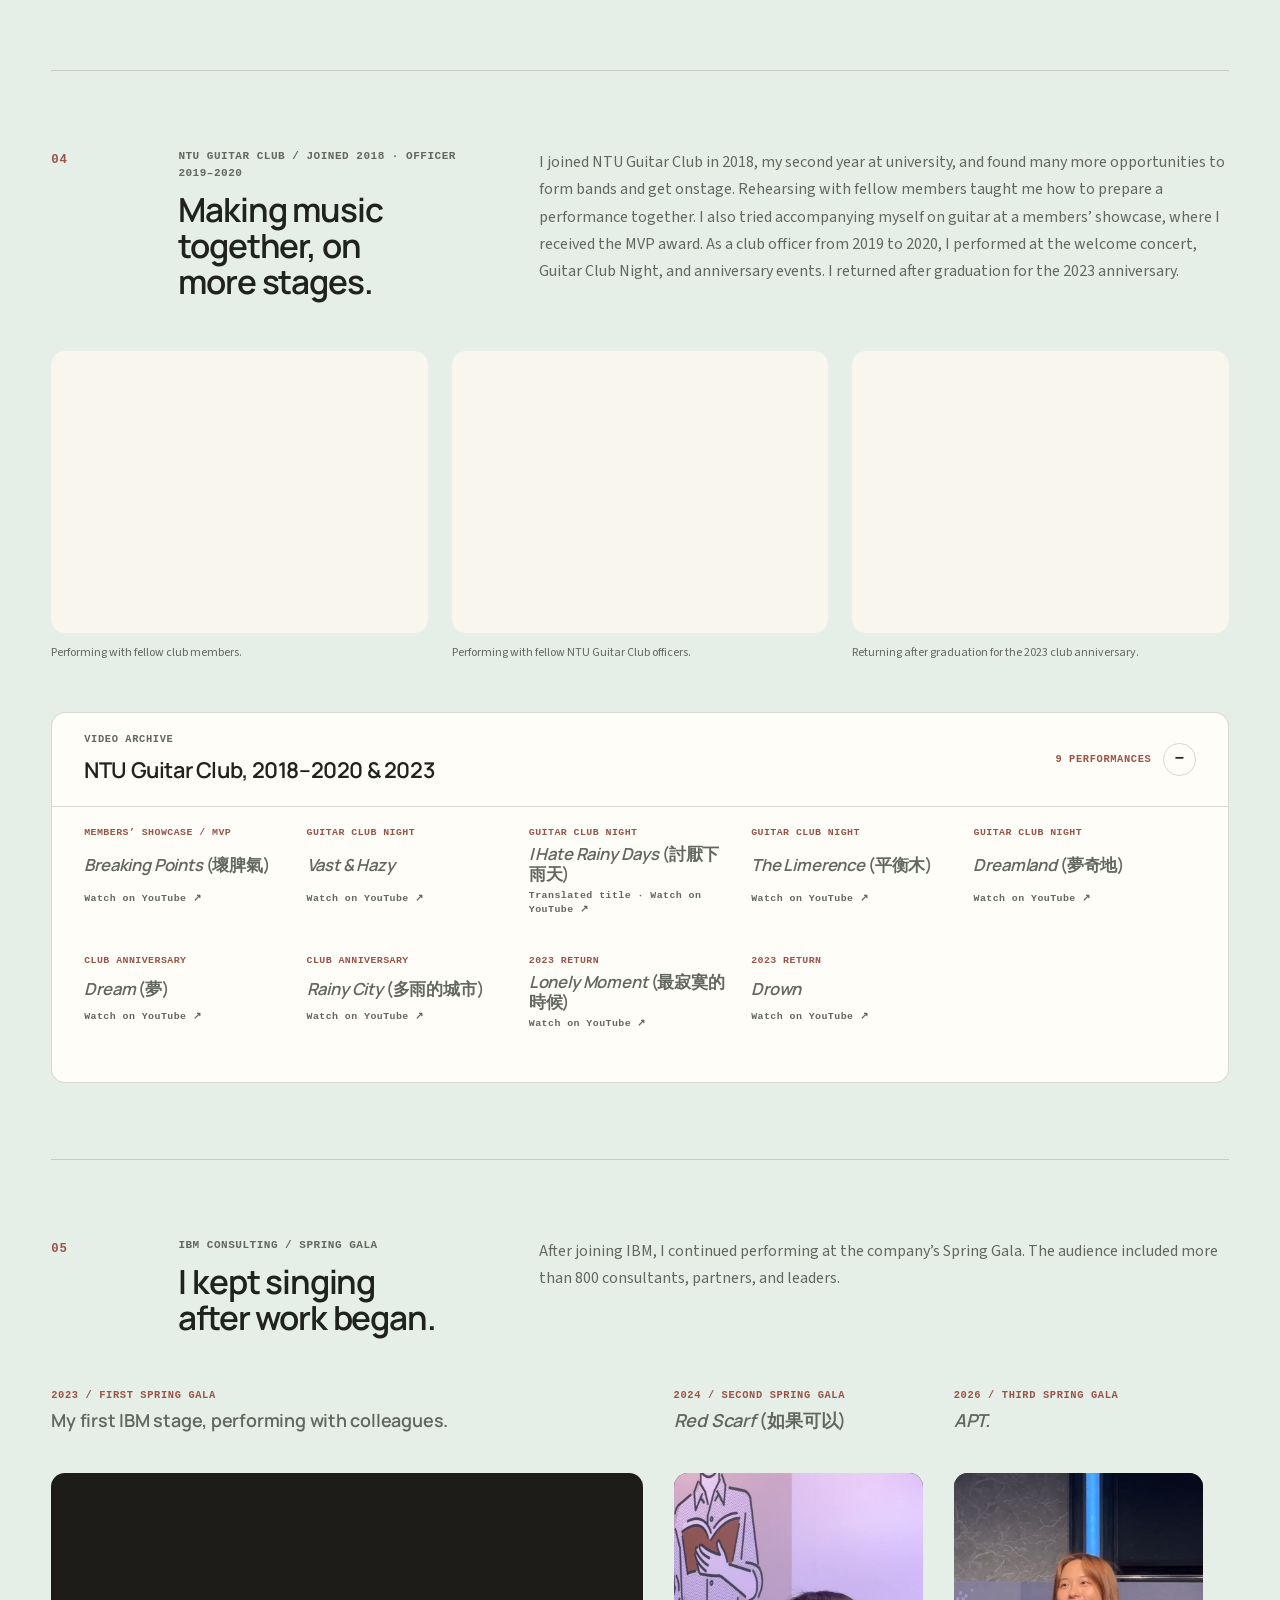
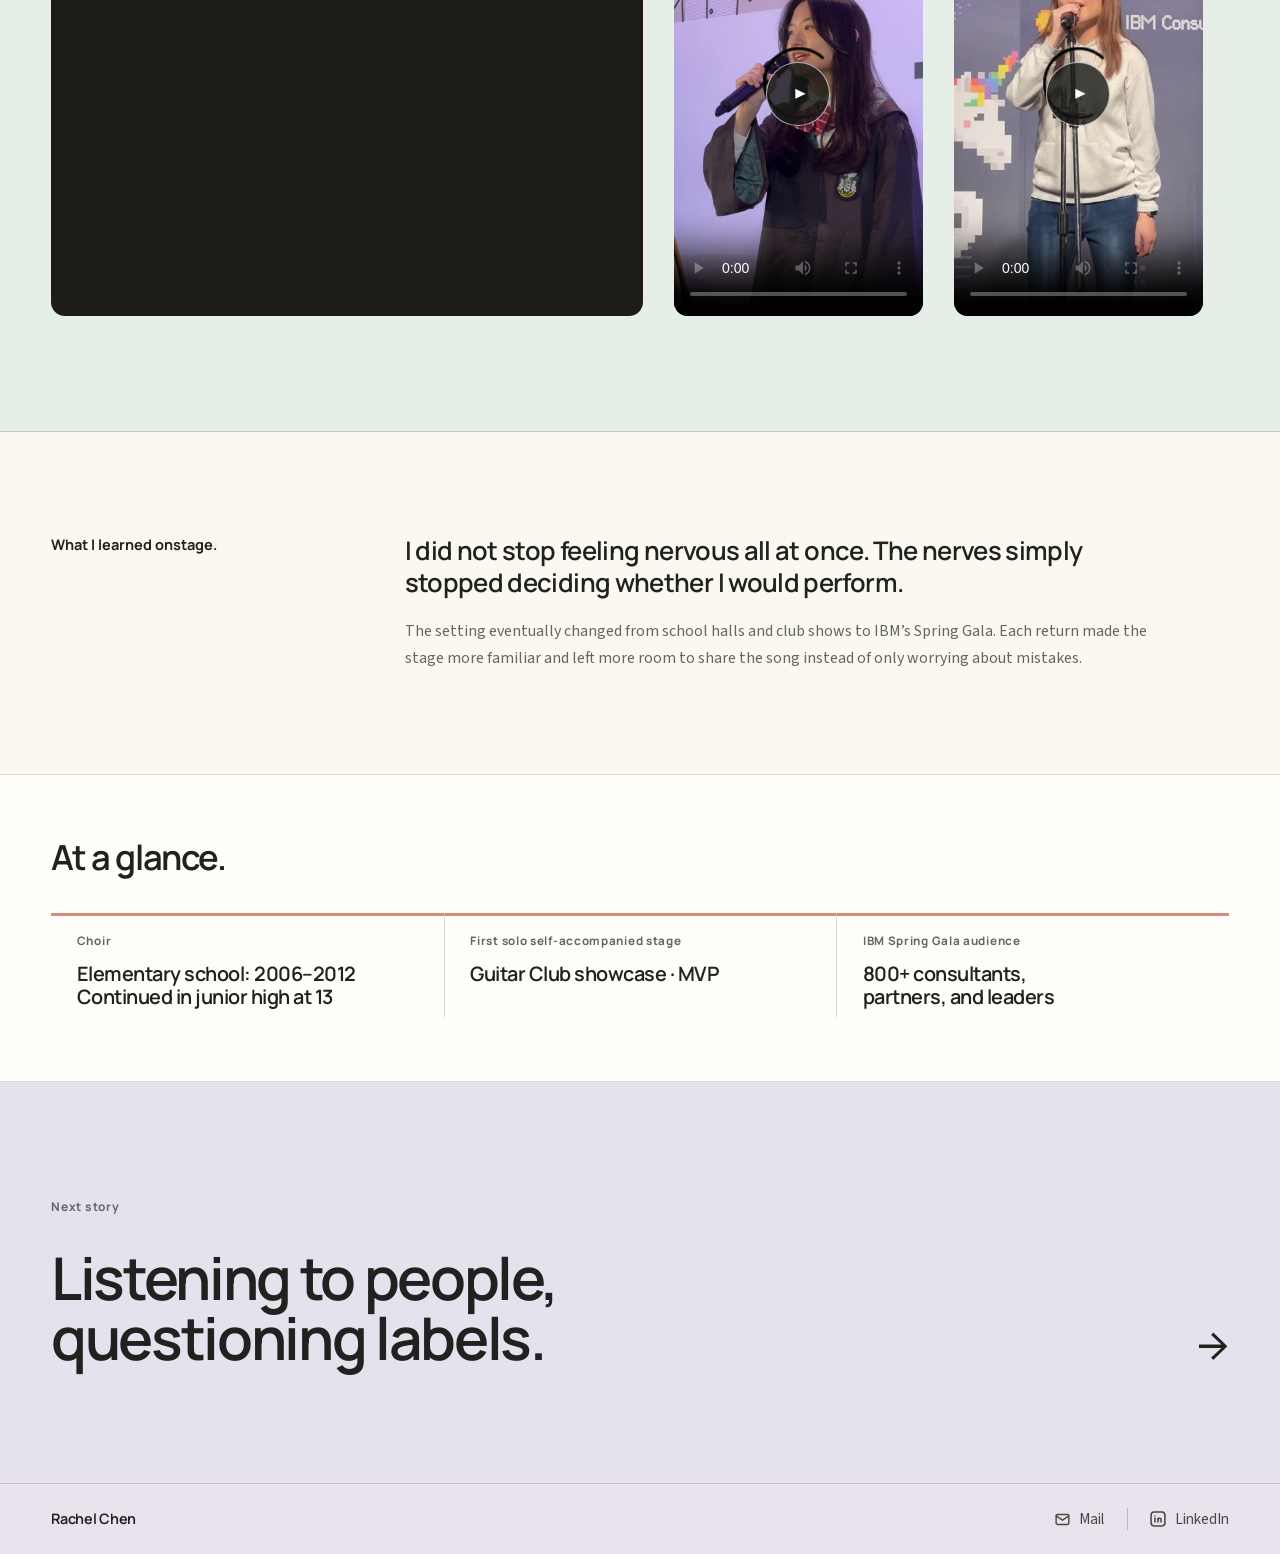
==== commit b20cc92f: "Add production-only Cloudflare Web Analytics" ====
--- a/stories/performance-archive.html
+++ b/stories/performance-archive.html
@@ -3,7 +3,7 @@
 <head>
   <meta charset="utf-8">
   <meta name="referrer" content="strict-origin-when-cross-origin">
-  <meta http-equiv="Content-Security-Policy" content="default-src 'self'; script-src 'self'; style-src 'self'; img-src 'self' data:; font-src 'self'; media-src 'self'; frame-src https://www.youtube-nocookie.com; connect-src 'none'; object-src 'none'; base-uri 'none'; form-action 'none'">
+  <meta http-equiv="Content-Security-Policy" content="default-src 'self'; script-src 'self' https://static.cloudflareinsights.com/beacon.min.js; style-src 'self'; img-src 'self' data:; font-src 'self'; media-src 'self'; frame-src https://www.youtube-nocookie.com; connect-src https://cloudflareinsights.com/cdn-cgi/rum; object-src 'none'; base-uri 'none'; form-action 'none'">
   <meta name="viewport" content="width=device-width, initial-scale=1">
   <meta name="robots" content="noindex, nofollow">
   <meta name="description" content="Rachel Chen's performance archive, from childhood choir and student performances to IBM's Spring Gala.">
@@ -291,5 +291,6 @@
     </div>
   </footer>
   <script src="../assets/project.js?v=release-20260906"></script>
+  <script src="../assets/web-analytics.js" defer></script>
 </body>
 </html>
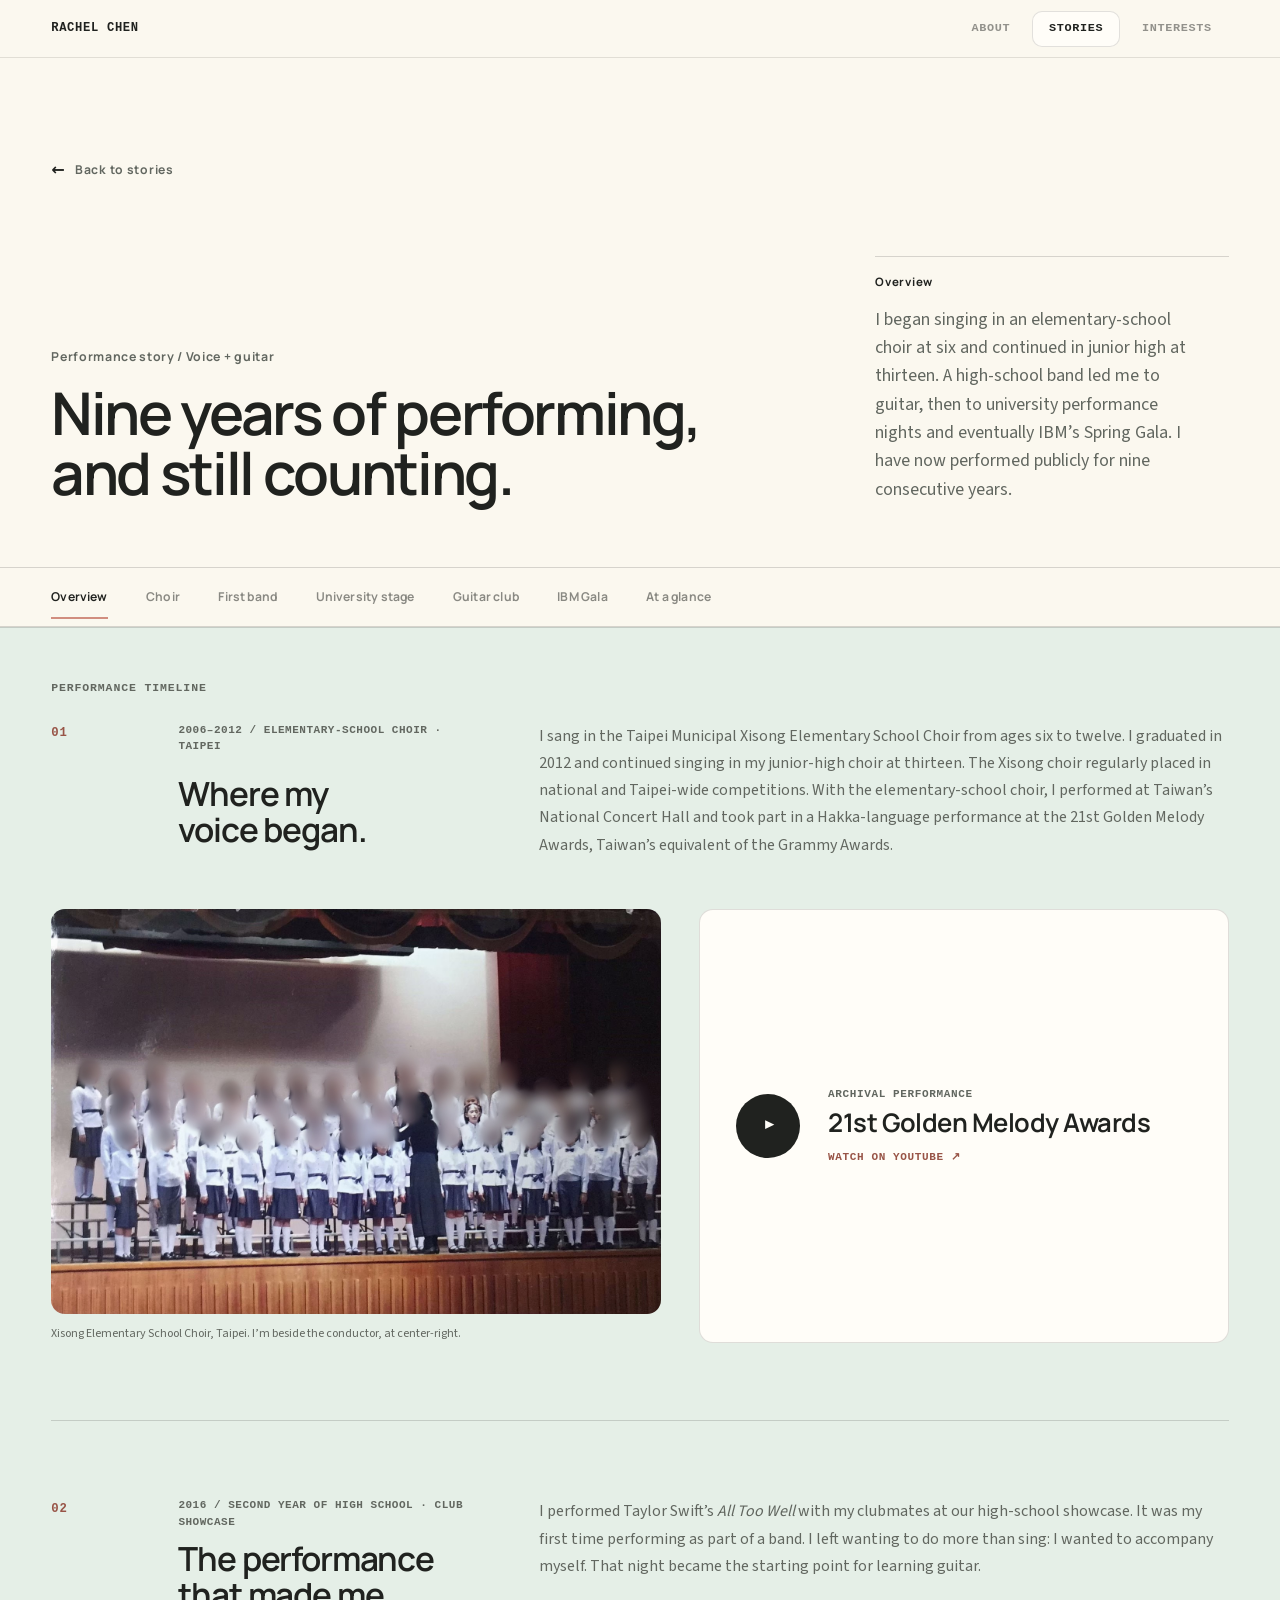
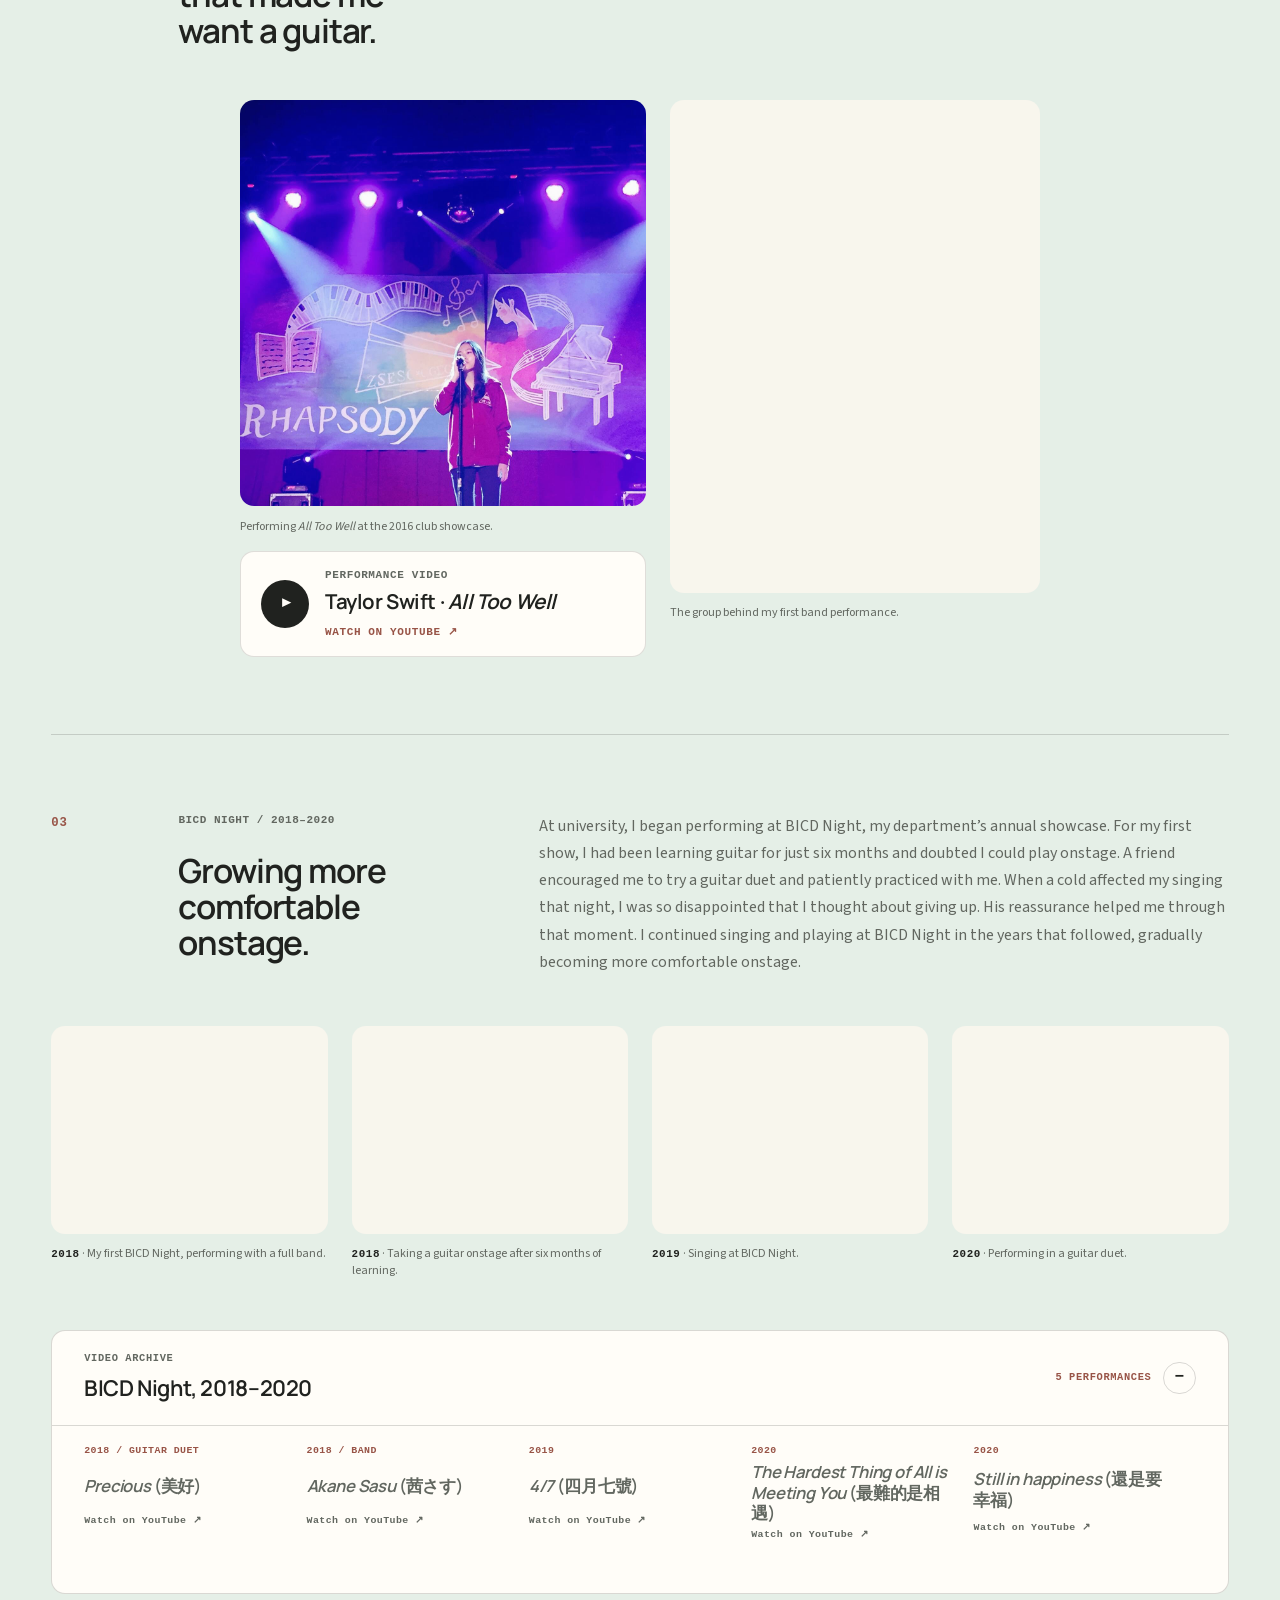
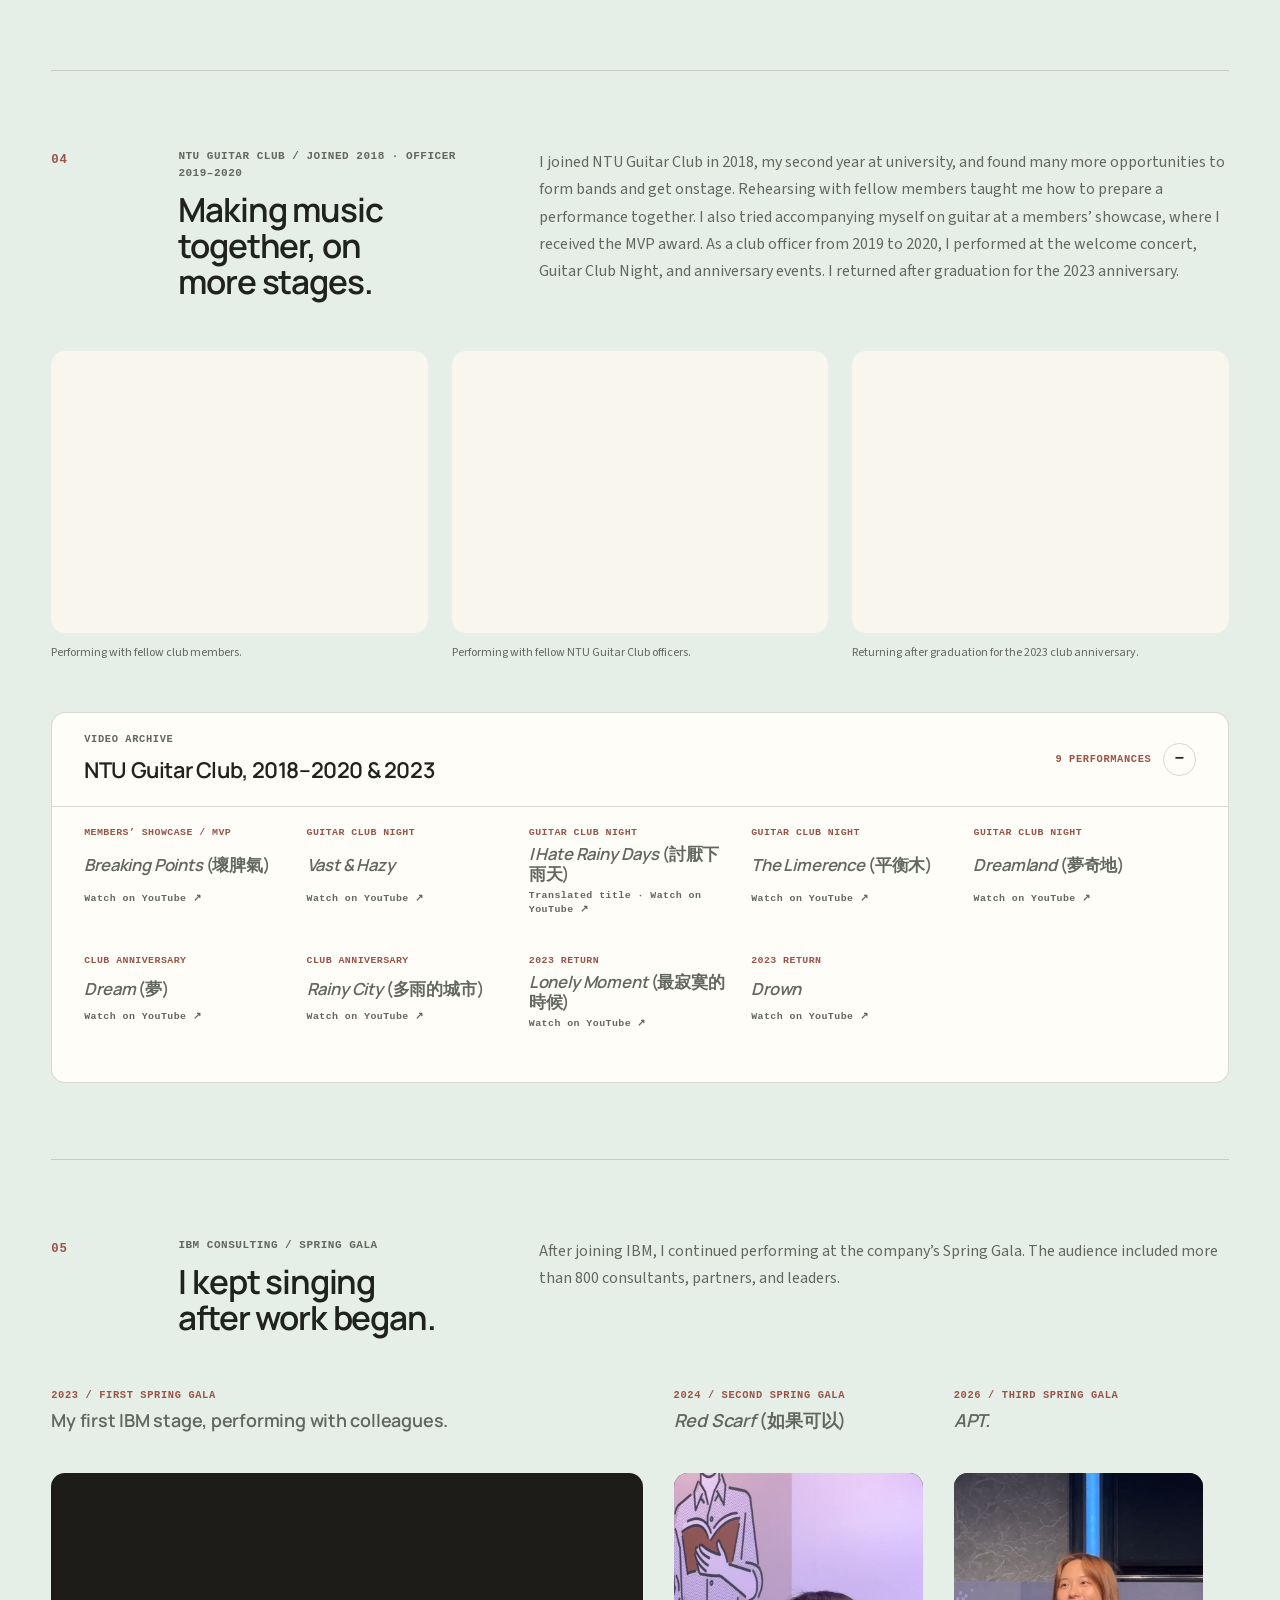
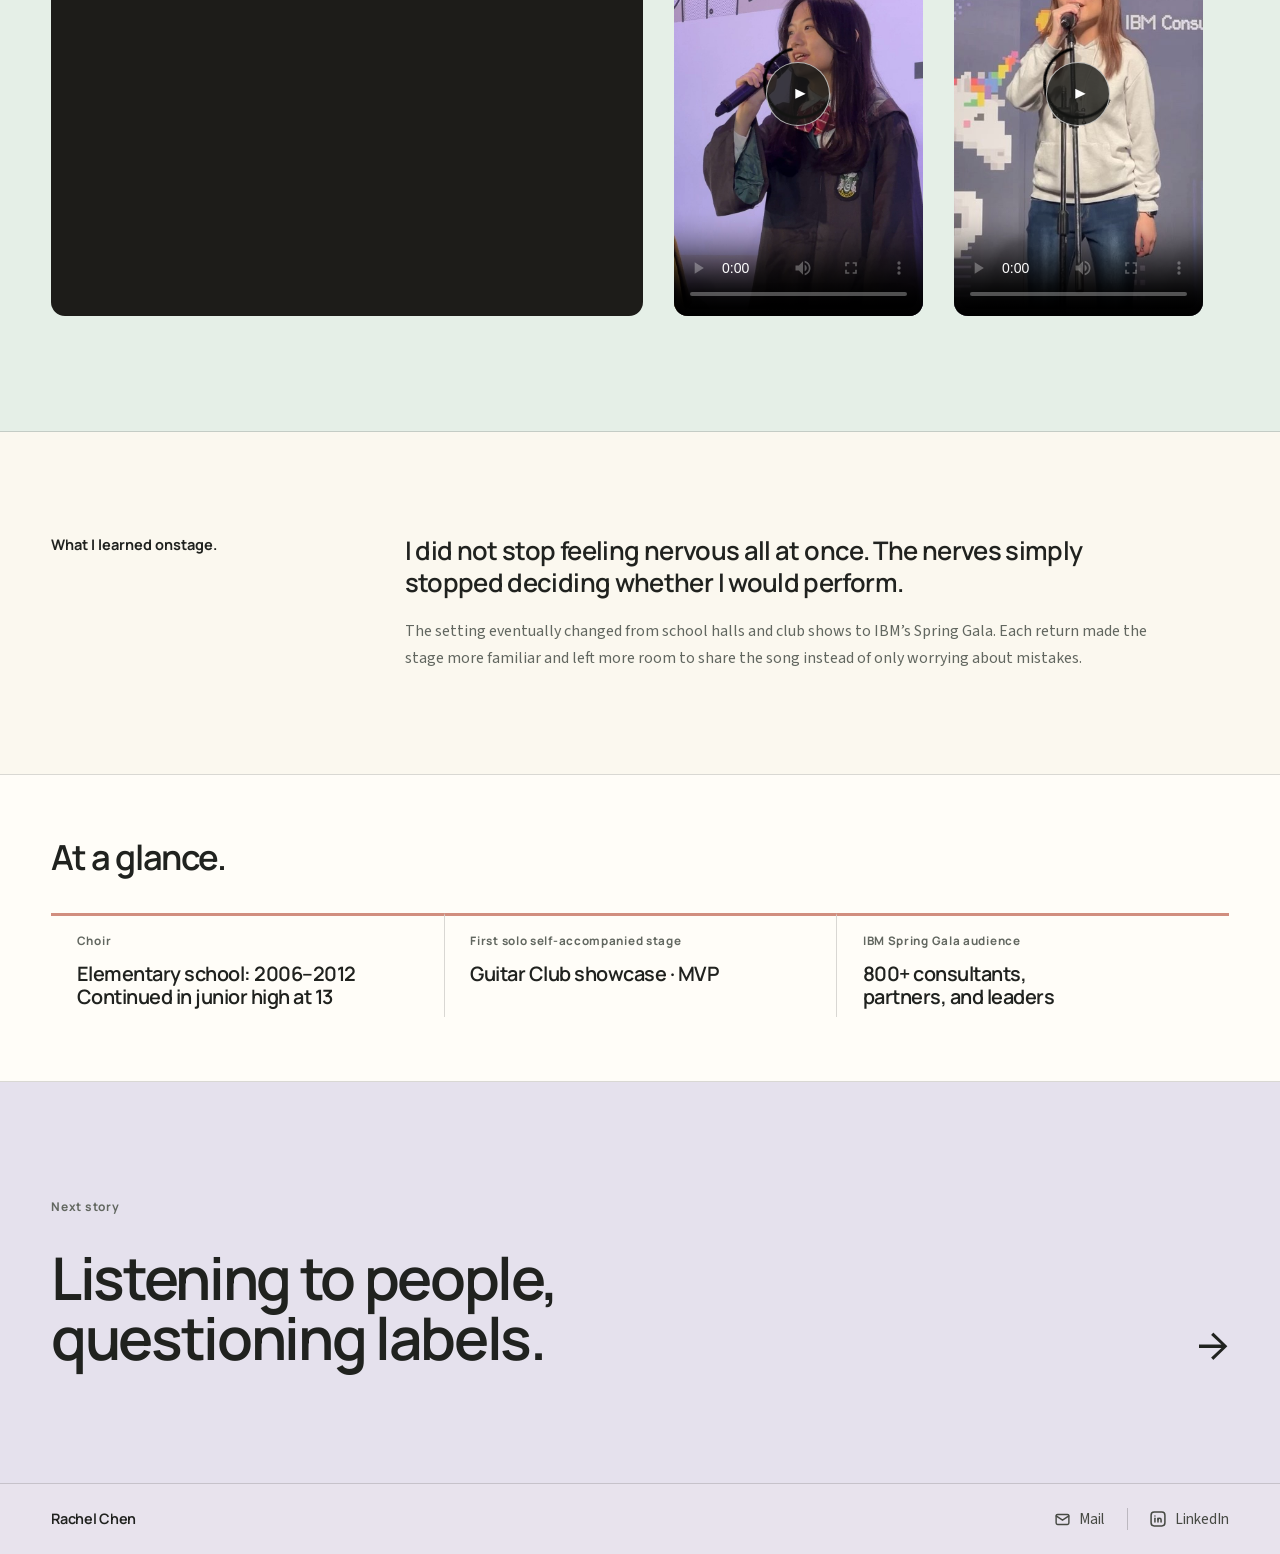
==== commit 74d30d5d: "Clarify story navigation and stabilize reading layouts" ====
--- a/stories/performance-archive.html
+++ b/stories/performance-archive.html
@@ -10,8 +10,10 @@
   <link rel="canonical" href="https://yu11123.github.io/stories/performance-archive.html">
   <title>Performance Archive | Rachel Chen</title>
   <link rel="icon" href="data:,">
+  <link rel="preload" href="../assets/fonts/manrope-latin-variable.woff2" as="font" type="font/woff2" crossorigin>
+  <link rel="preload" href="../assets/fonts/source-sans-3-latin-variable.woff2" as="font" type="font/woff2" crossorigin>
   <link rel="stylesheet" href="../assets/project.css?v=release-20260906">
-  <link rel="stylesheet" href="../assets/site-brand.css?v=footer-20260906">
+  <link rel="stylesheet" href="../assets/site-brand.css?v=stable-reading-20260907">
 </head>
 <body>
   <a class="site-skip-link" href="#main-content">Skip to content</a>
--- a/assets/site-brand.css
+++ b/assets/site-brand.css
@@ -3,7 +3,8 @@
   src: url("fonts/manrope-latin-variable.woff2") format("woff2");
   font-style: normal;
   font-weight: 200 800;
-  font-display: swap;
+  /* Preloaded on content pages; a slow font must not reflow an active reader. */
+  font-display: optional;
 }
 
 @font-face {
@@ -11,7 +12,7 @@
   src: url("fonts/source-sans-3-latin-variable.woff2") format("woff2");
   font-style: normal;
   font-weight: 200 900;
-  font-display: swap;
+  font-display: optional;
 }
 
 :root {
@@ -21,6 +22,11 @@
   --font-body: "Rachel Source Sans", "Segoe UI", system-ui, sans-serif;
   --accent-text: #985447;
   --color-accent-text: #985447;
+}
+
+#stories .section-intro {
+  max-width: none;
+  text-wrap: wrap;
 }
 
 .site-header .home-mark {
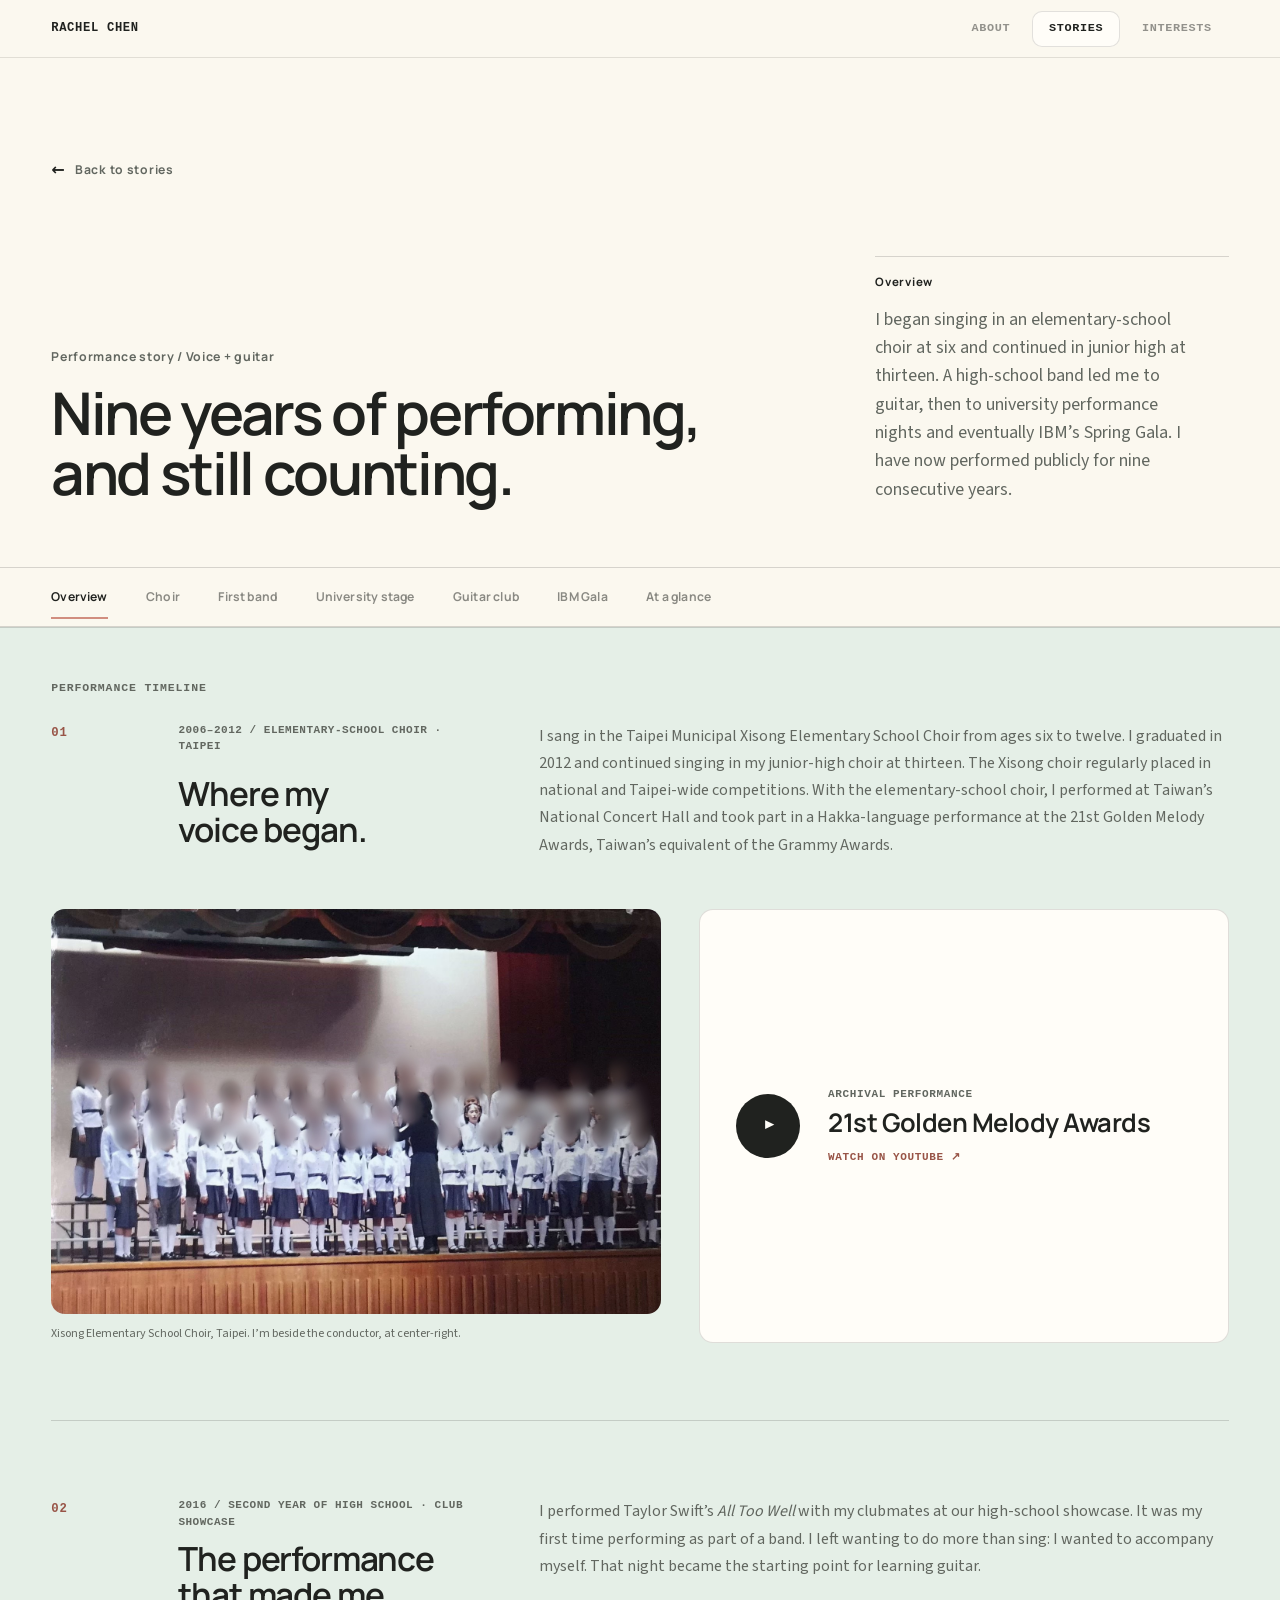
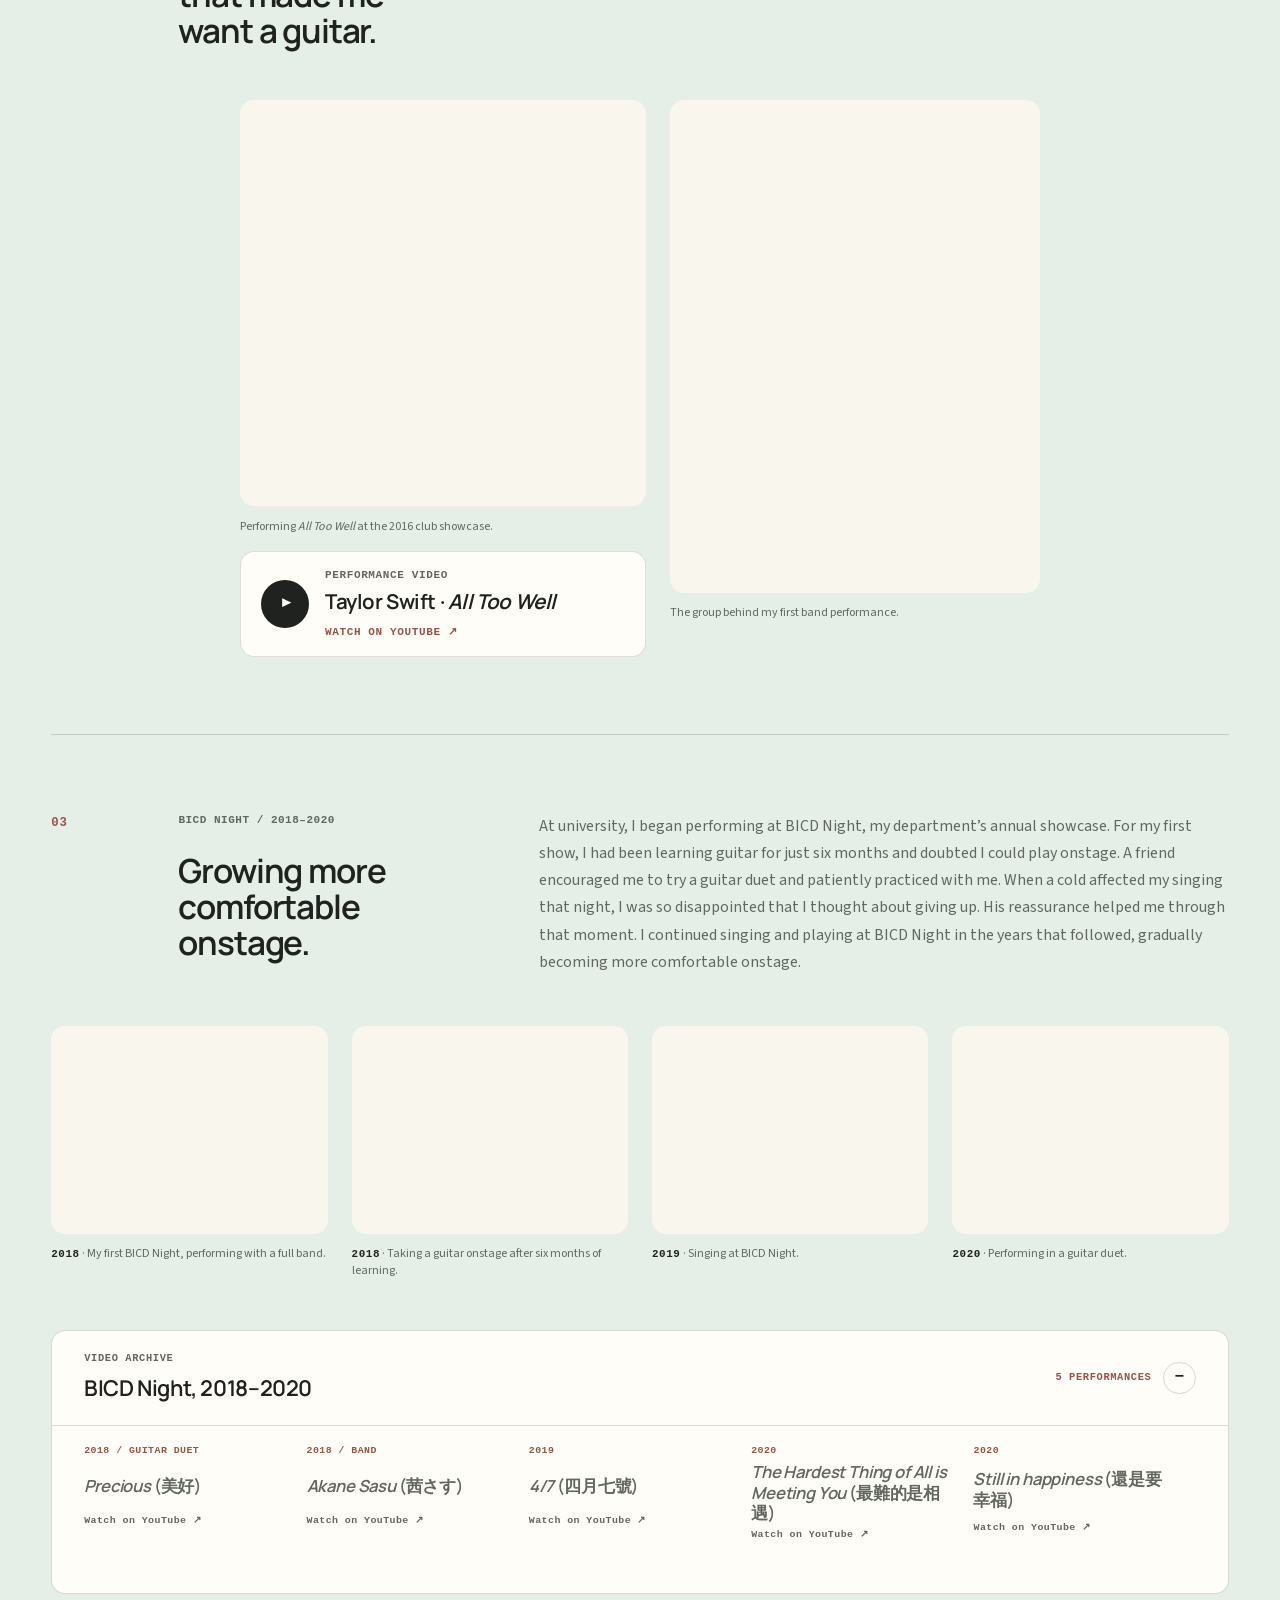
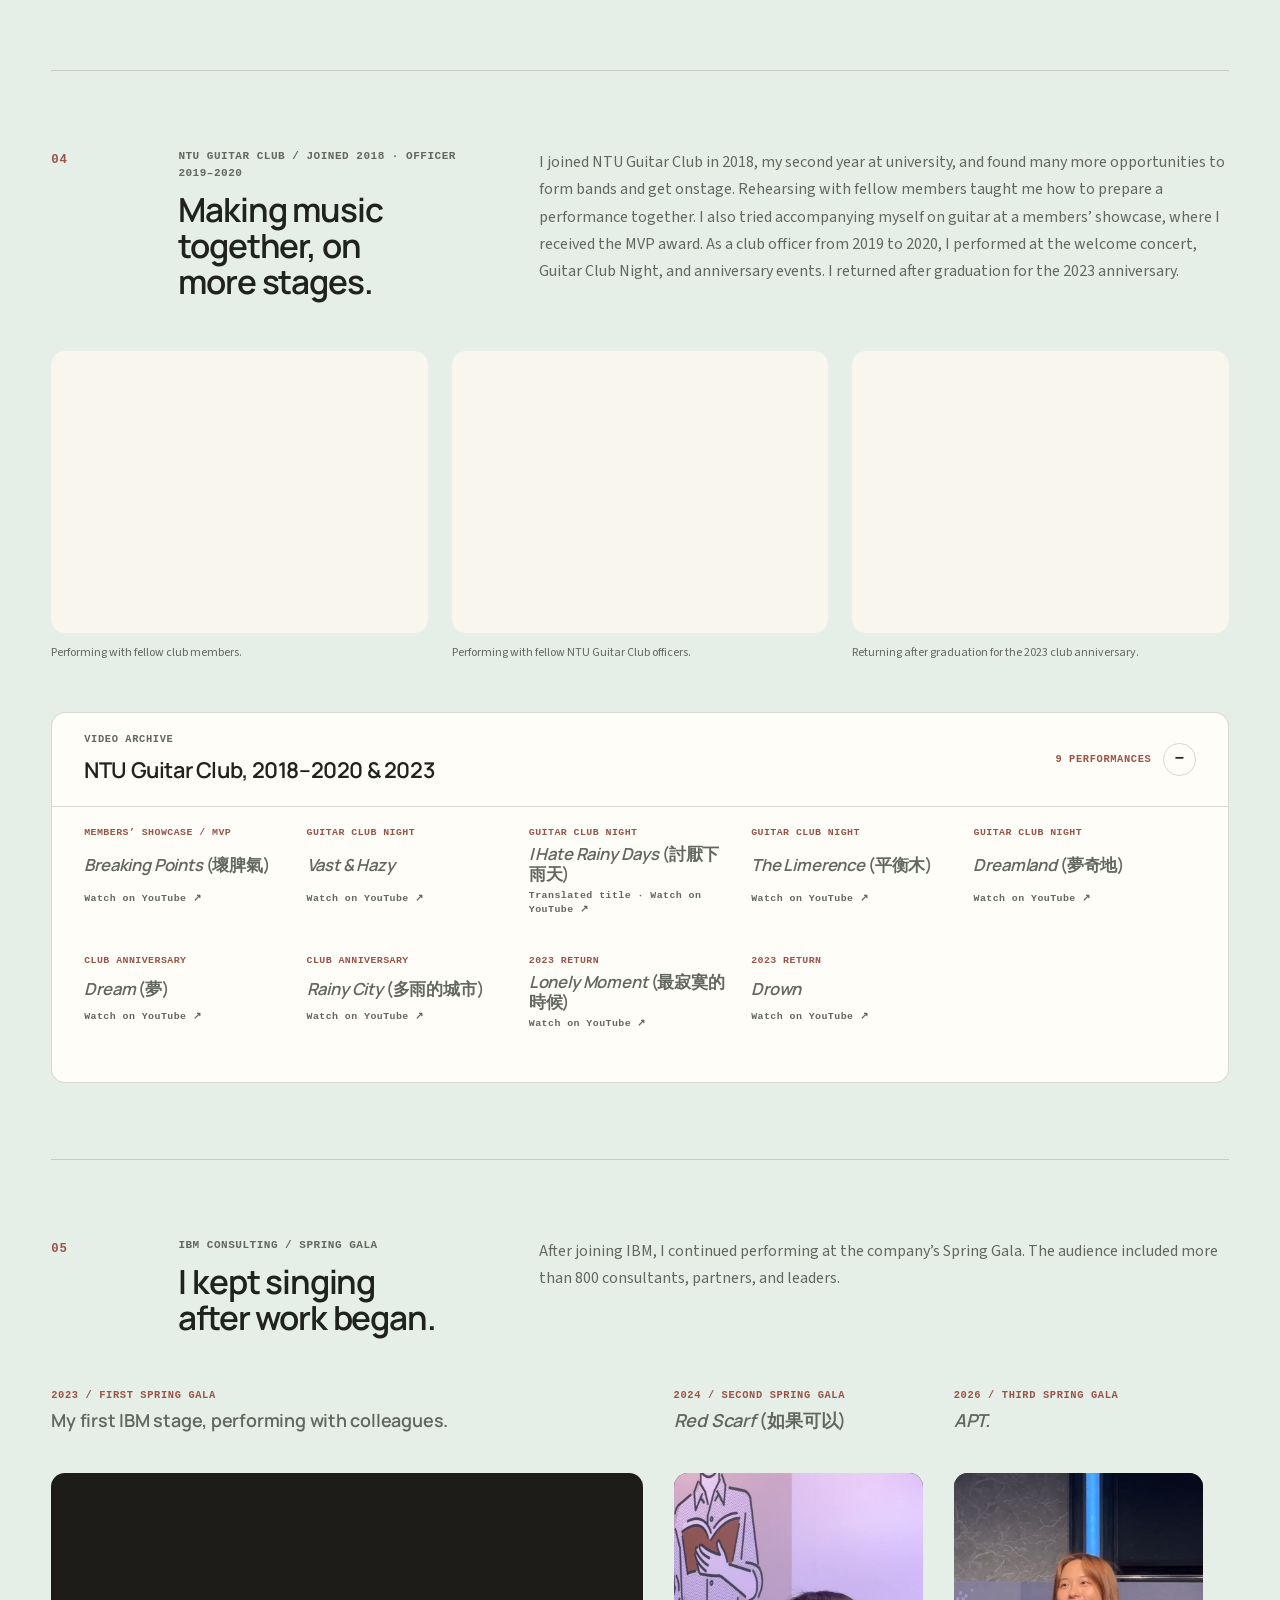
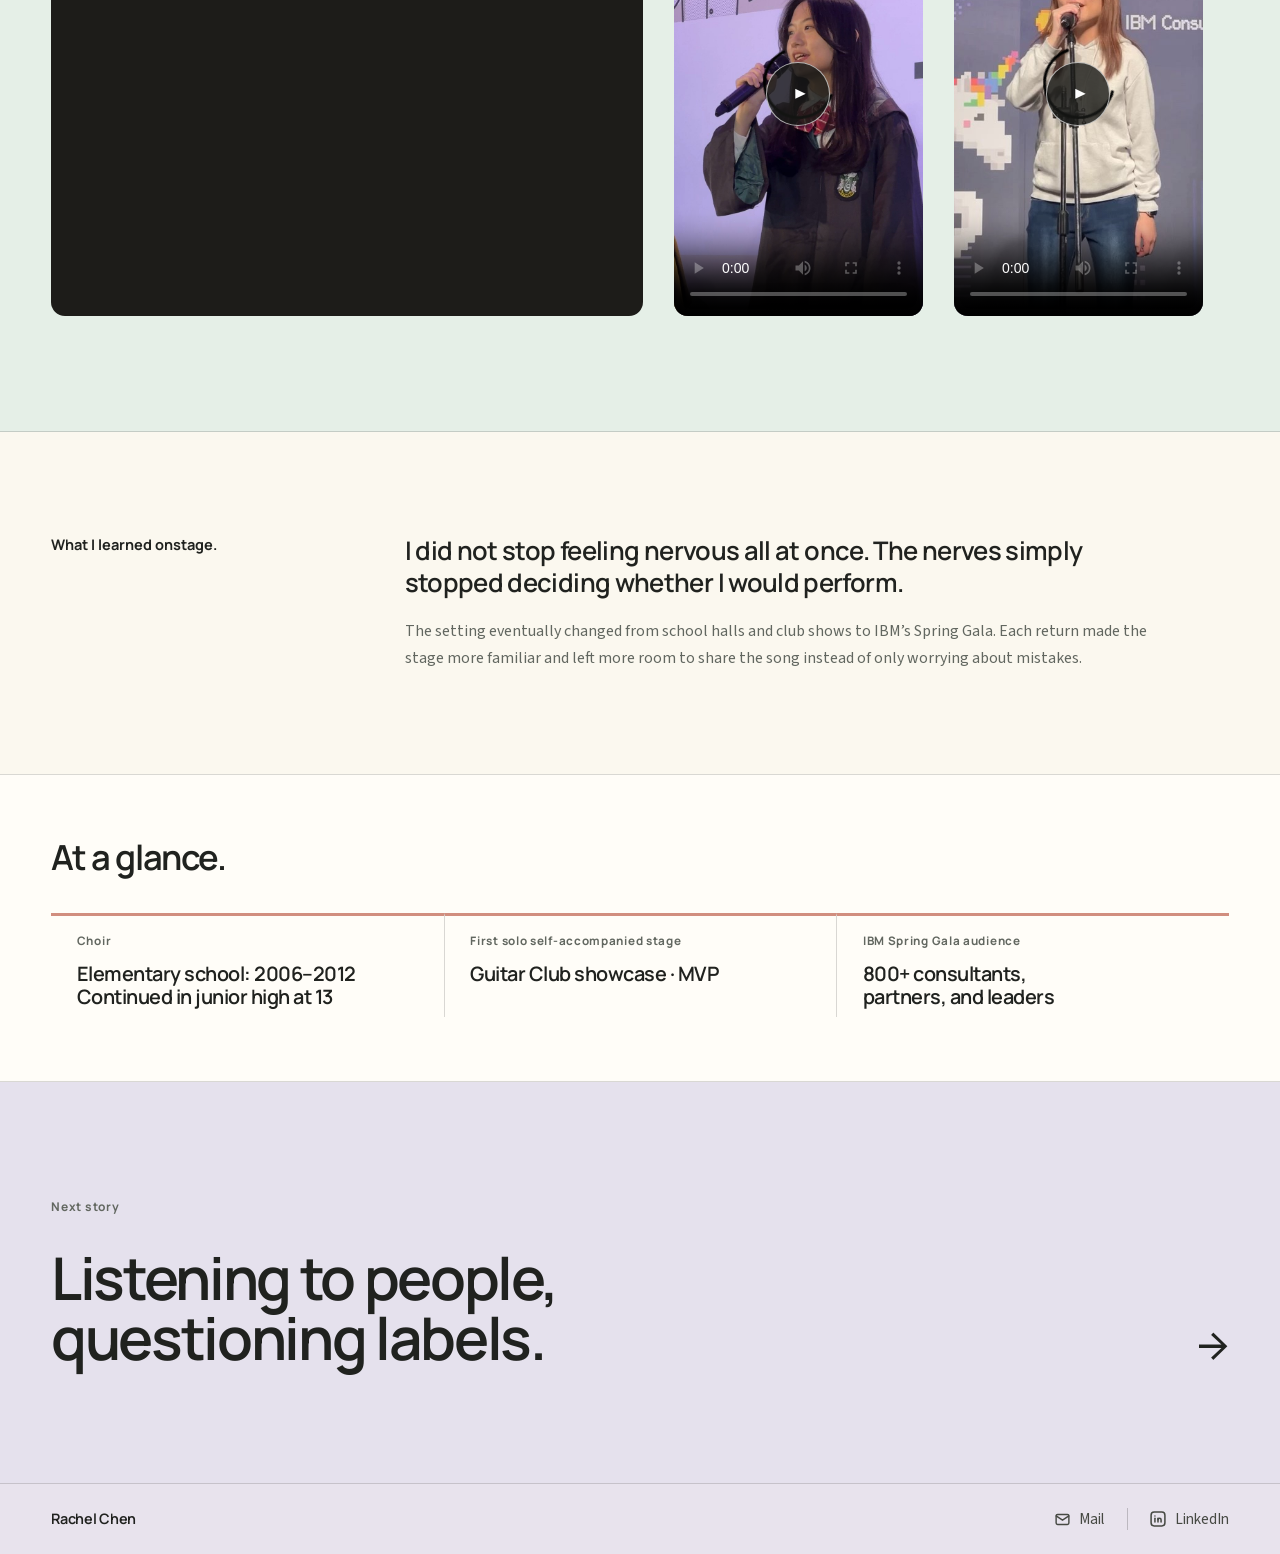
==== commit c9fdd6c3: "Add Google Analytics tracking" ====
--- a/stories/performance-archive.html
+++ b/stories/performance-archive.html
@@ -3,7 +3,10 @@
 <head>
   <meta charset="utf-8">
   <meta name="referrer" content="strict-origin-when-cross-origin">
-  <meta http-equiv="Content-Security-Policy" content="default-src 'self'; script-src 'self' https://static.cloudflareinsights.com/beacon.min.js; style-src 'self'; img-src 'self' data:; font-src 'self'; media-src 'self'; frame-src https://www.youtube-nocookie.com; connect-src https://cloudflareinsights.com/cdn-cgi/rum; object-src 'none'; base-uri 'none'; form-action 'none'">
+  <meta http-equiv="Content-Security-Policy" content="default-src 'self'; script-src 'self' https://static.cloudflareinsights.com/beacon.min.js https://www.googletagmanager.com; style-src 'self'; img-src 'self' data: https://*.google-analytics.com https://www.googletagmanager.com; font-src 'self'; media-src 'self'; frame-src https://www.youtube-nocookie.com; connect-src https://cloudflareinsights.com/cdn-cgi/rum https://*.google-analytics.com https://*.analytics.google.com https://www.googletagmanager.com; object-src 'none'; base-uri 'none'; form-action 'none'">
+  <!-- Google tag (gtag.js) -->
+  <script async src="https://www.googletagmanager.com/gtag/js?id=G-XL81V7DV9M"></script>
+  <script src="../assets/google-analytics.js"></script>
   <meta name="viewport" content="width=device-width, initial-scale=1">
   <meta name="robots" content="noindex, nofollow">
   <meta name="description" content="Rachel Chen's performance archive, from childhood choir and student performances to IBM's Spring Gala.">
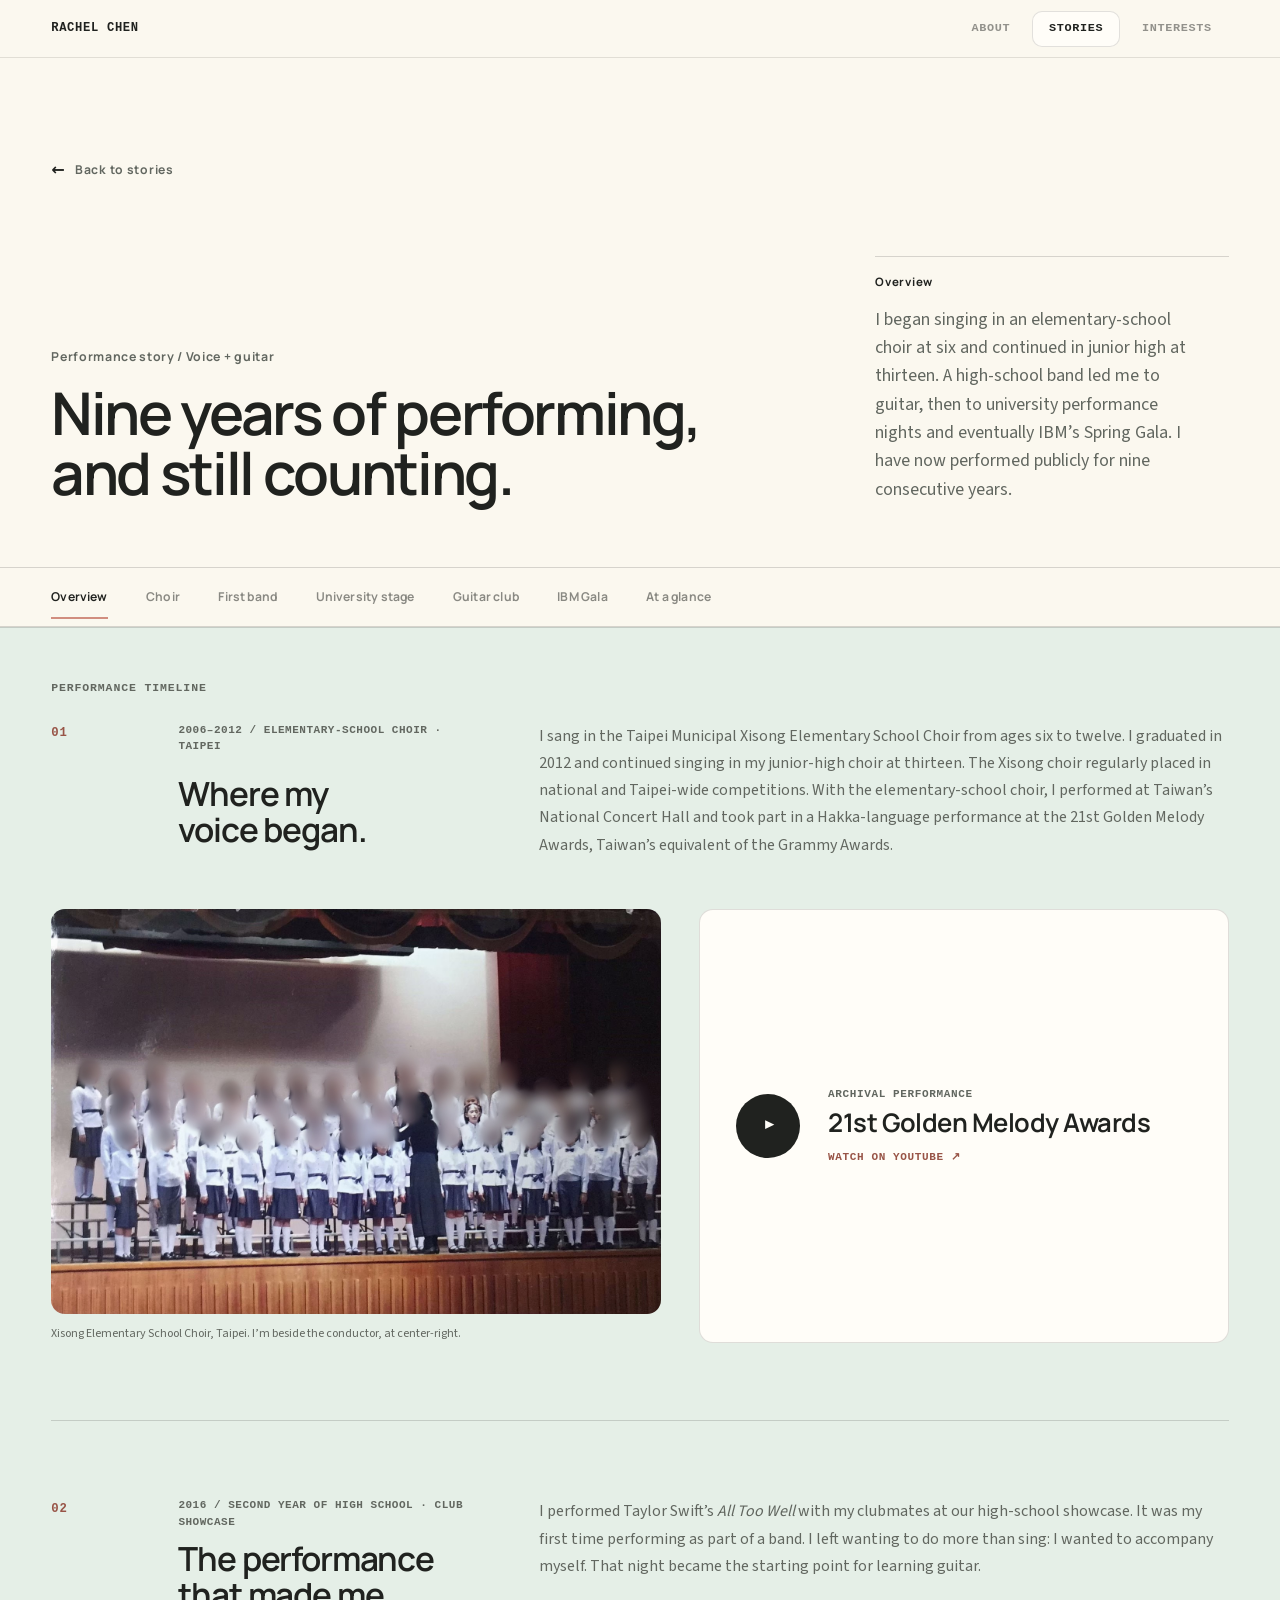
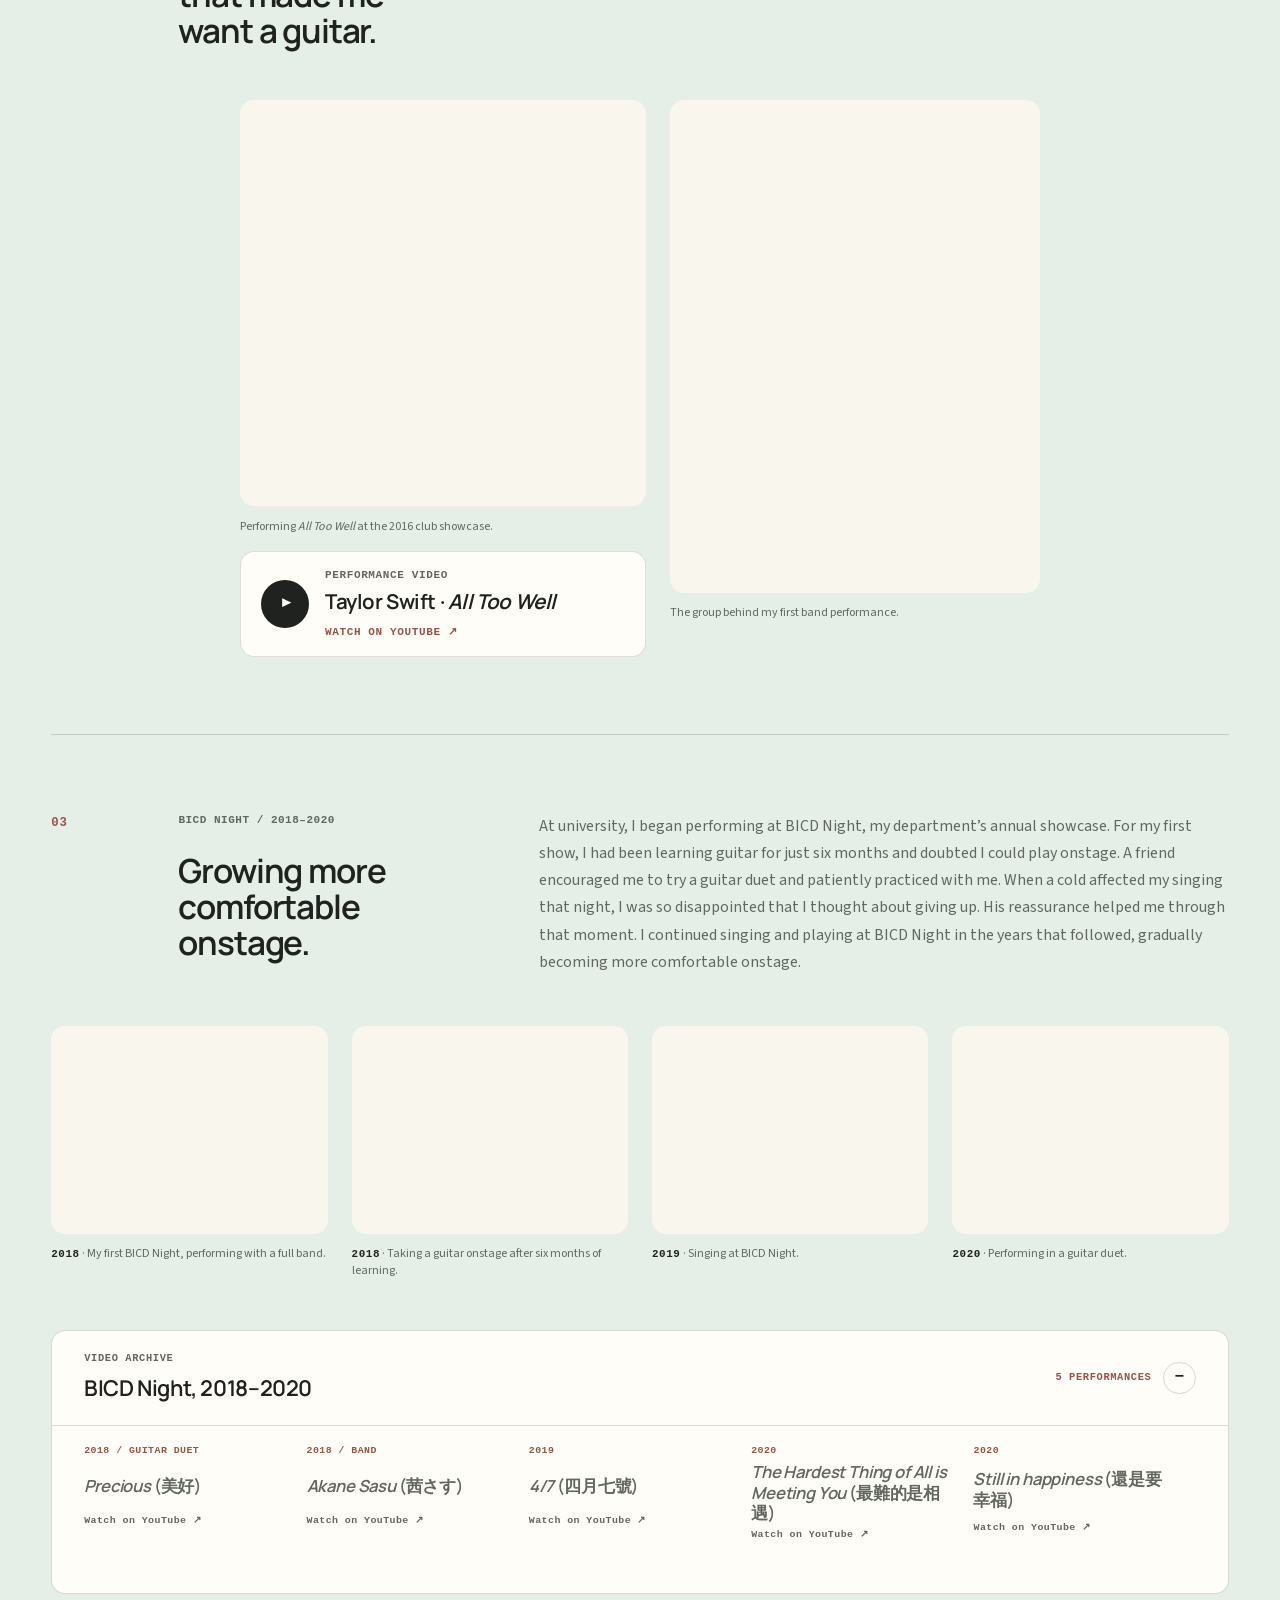
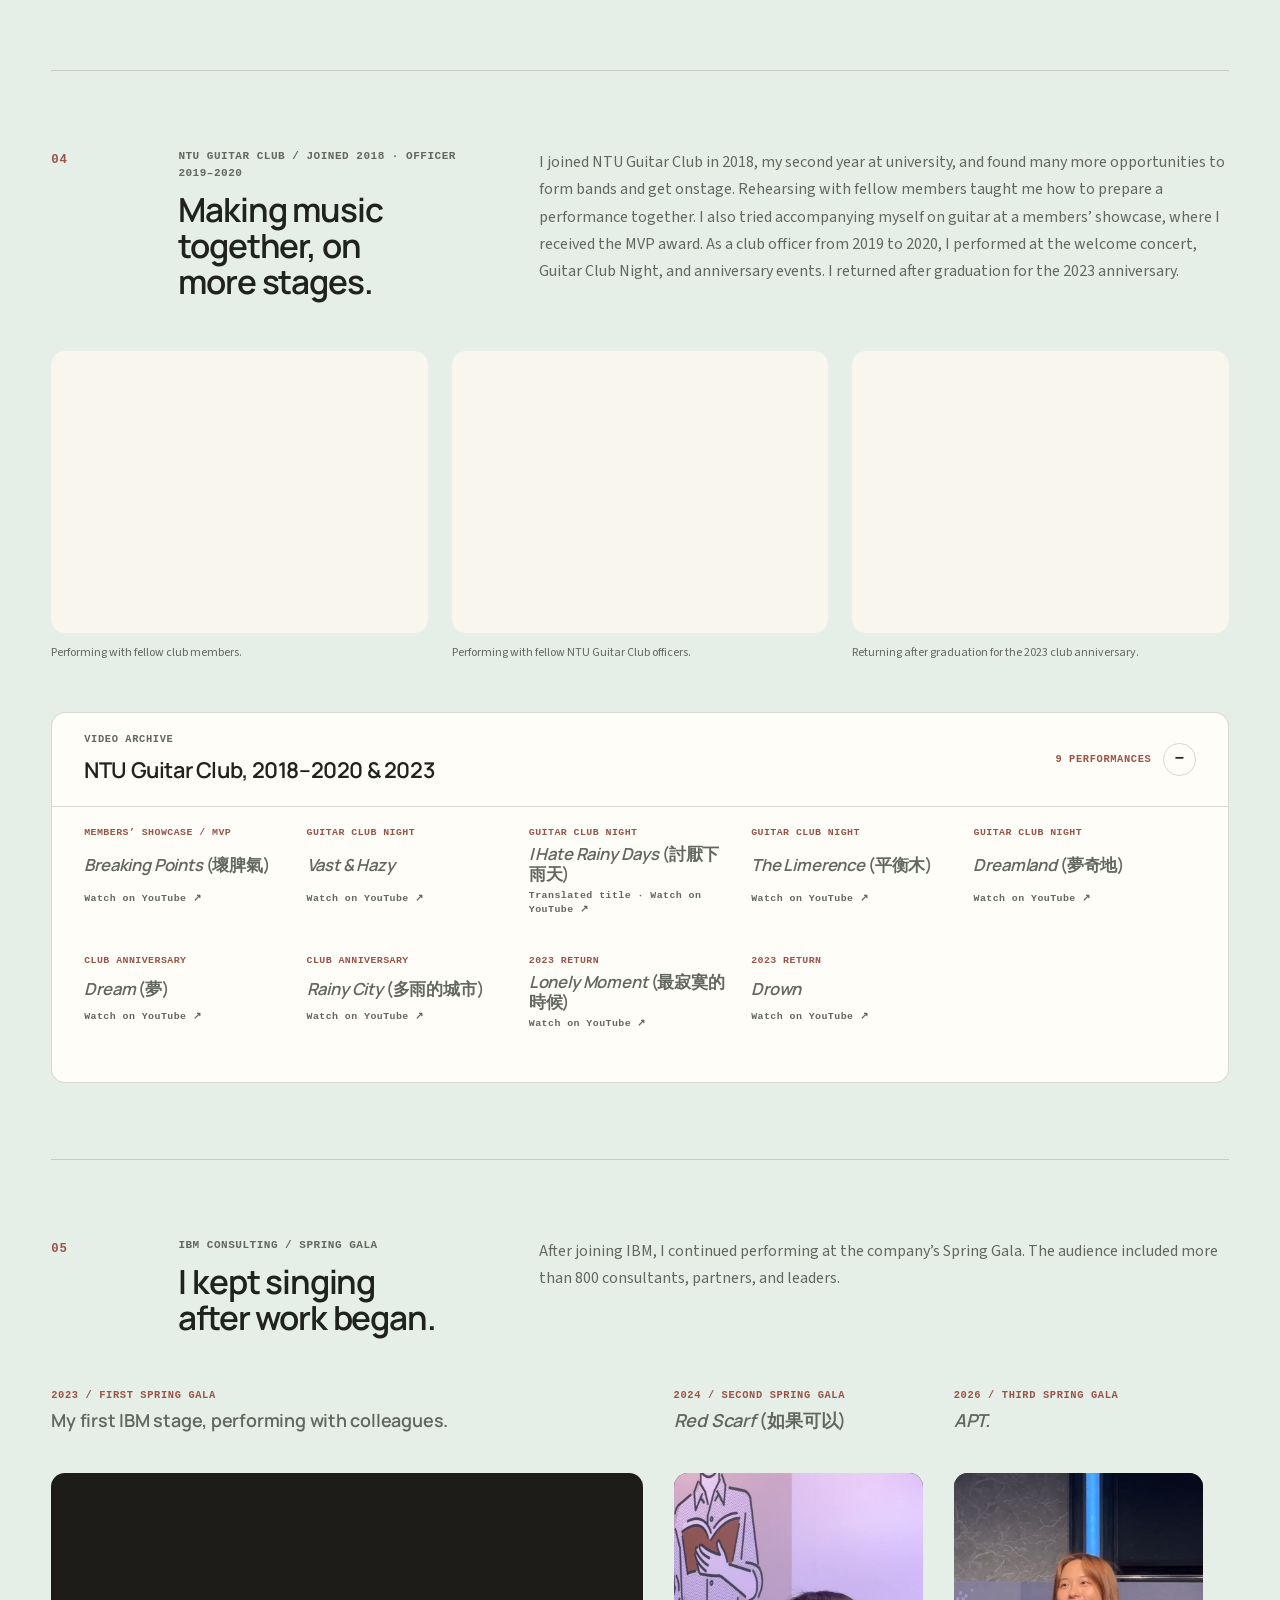
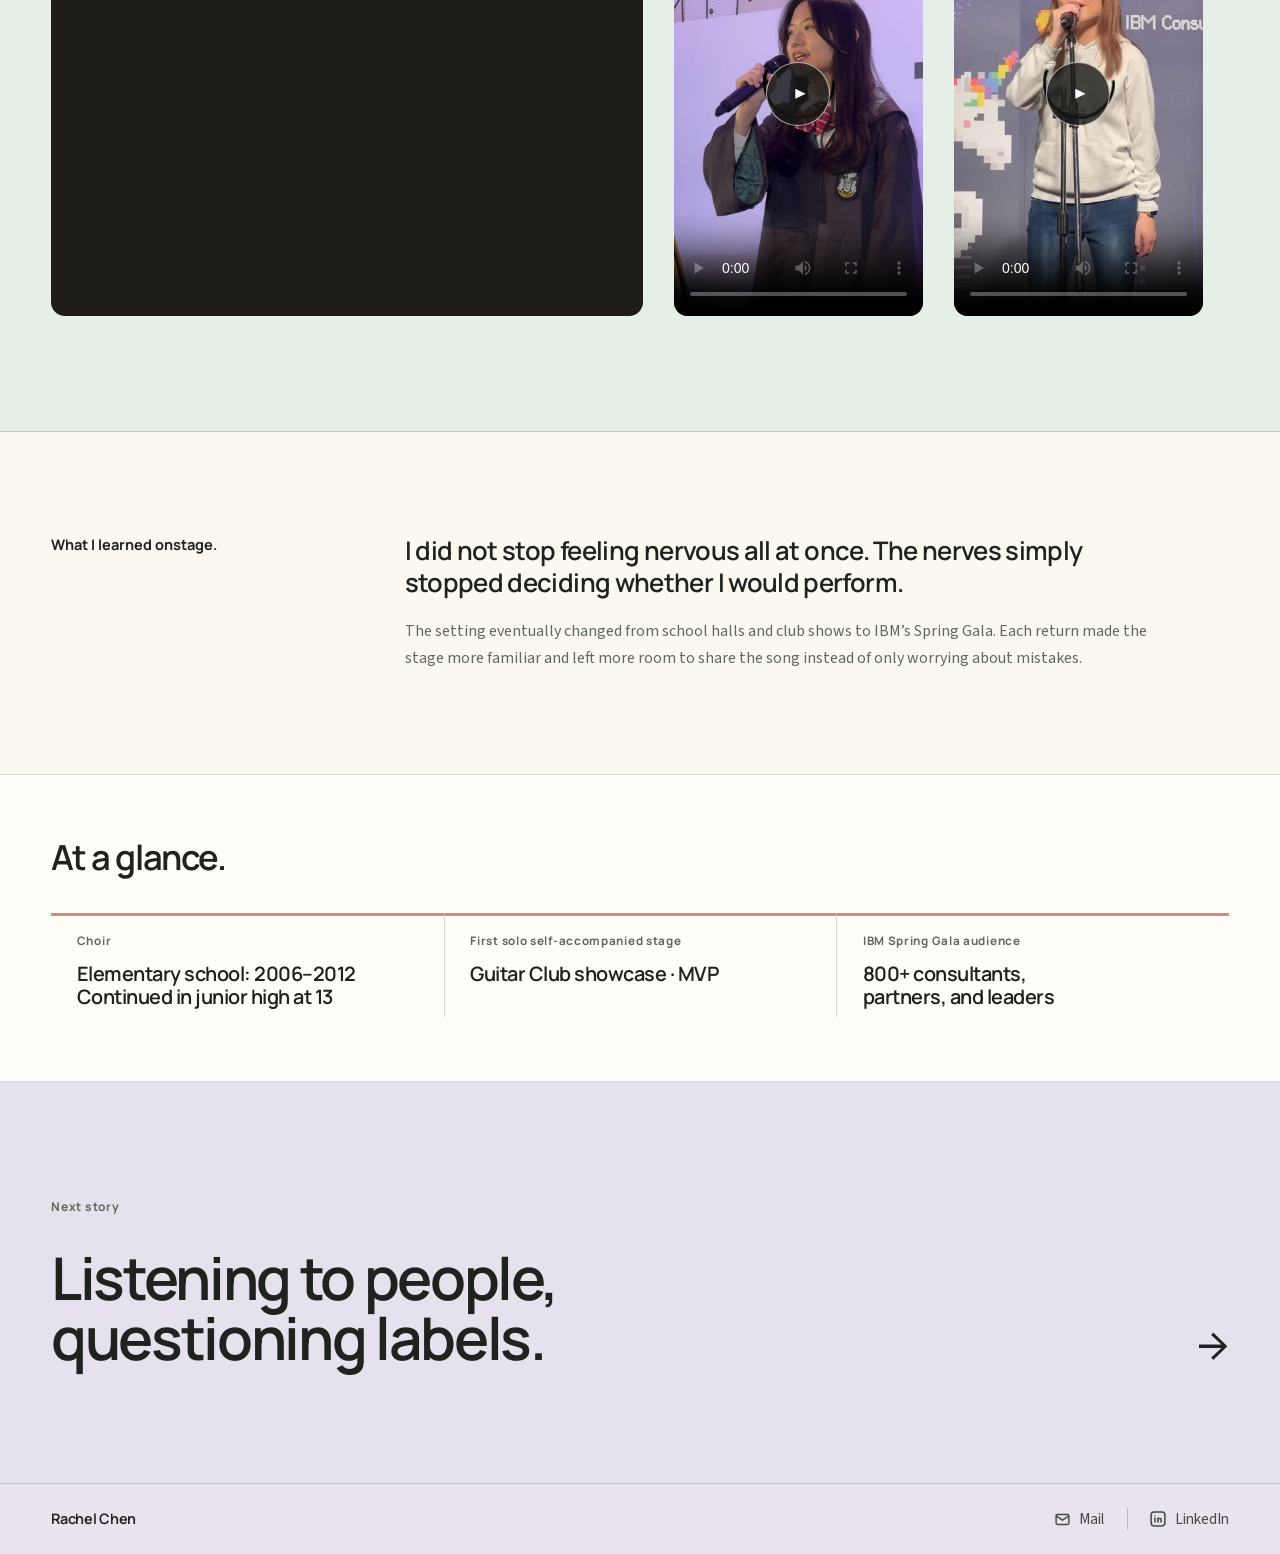
==== commit 2fef6401: "Defer analytics initialization and reserve gallery image space" ====
--- a/stories/performance-archive.html
+++ b/stories/performance-archive.html
@@ -6,7 +6,7 @@
   <meta http-equiv="Content-Security-Policy" content="default-src 'self'; script-src 'self' https://static.cloudflareinsights.com/beacon.min.js https://www.googletagmanager.com; style-src 'self'; img-src 'self' data: https://*.google-analytics.com https://www.googletagmanager.com; font-src 'self'; media-src 'self'; frame-src https://www.youtube-nocookie.com; connect-src https://cloudflareinsights.com/cdn-cgi/rum https://*.google-analytics.com https://*.analytics.google.com https://www.googletagmanager.com; object-src 'none'; base-uri 'none'; form-action 'none'">
   <!-- Google tag (gtag.js) -->
   <script async src="https://www.googletagmanager.com/gtag/js?id=G-XL81V7DV9M"></script>
-  <script src="../assets/google-analytics.js"></script>
+  <script src="../assets/google-analytics.js" defer></script>
   <meta name="viewport" content="width=device-width, initial-scale=1">
   <meta name="robots" content="noindex, nofollow">
   <meta name="description" content="Rachel Chen's performance archive, from childhood choir and student performances to IBM's Spring Gala.">
@@ -15,7 +15,7 @@
   <link rel="icon" href="data:,">
   <link rel="preload" href="../assets/fonts/manrope-latin-variable.woff2" as="font" type="font/woff2" crossorigin>
   <link rel="preload" href="../assets/fonts/source-sans-3-latin-variable.woff2" as="font" type="font/woff2" crossorigin>
-  <link rel="stylesheet" href="../assets/project.css?v=release-20260906">
+  <link rel="stylesheet" href="../assets/project.css?v=stable-gallery-20260911">
   <link rel="stylesheet" href="../assets/site-brand.css?v=stable-reading-20260907">
 </head>
 <body>
--- a/assets/project.css
+++ b/assets/project.css
@@ -841,7 +841,7 @@
 .capstone-gallery img {
   width: 100%;
   height: auto;
-  aspect-ratio: auto;
+  /* Preserve the width/height attributes' ratio while lazy images load. */
   object-fit: contain;
   border-radius: 10px;
   background: transparent;
